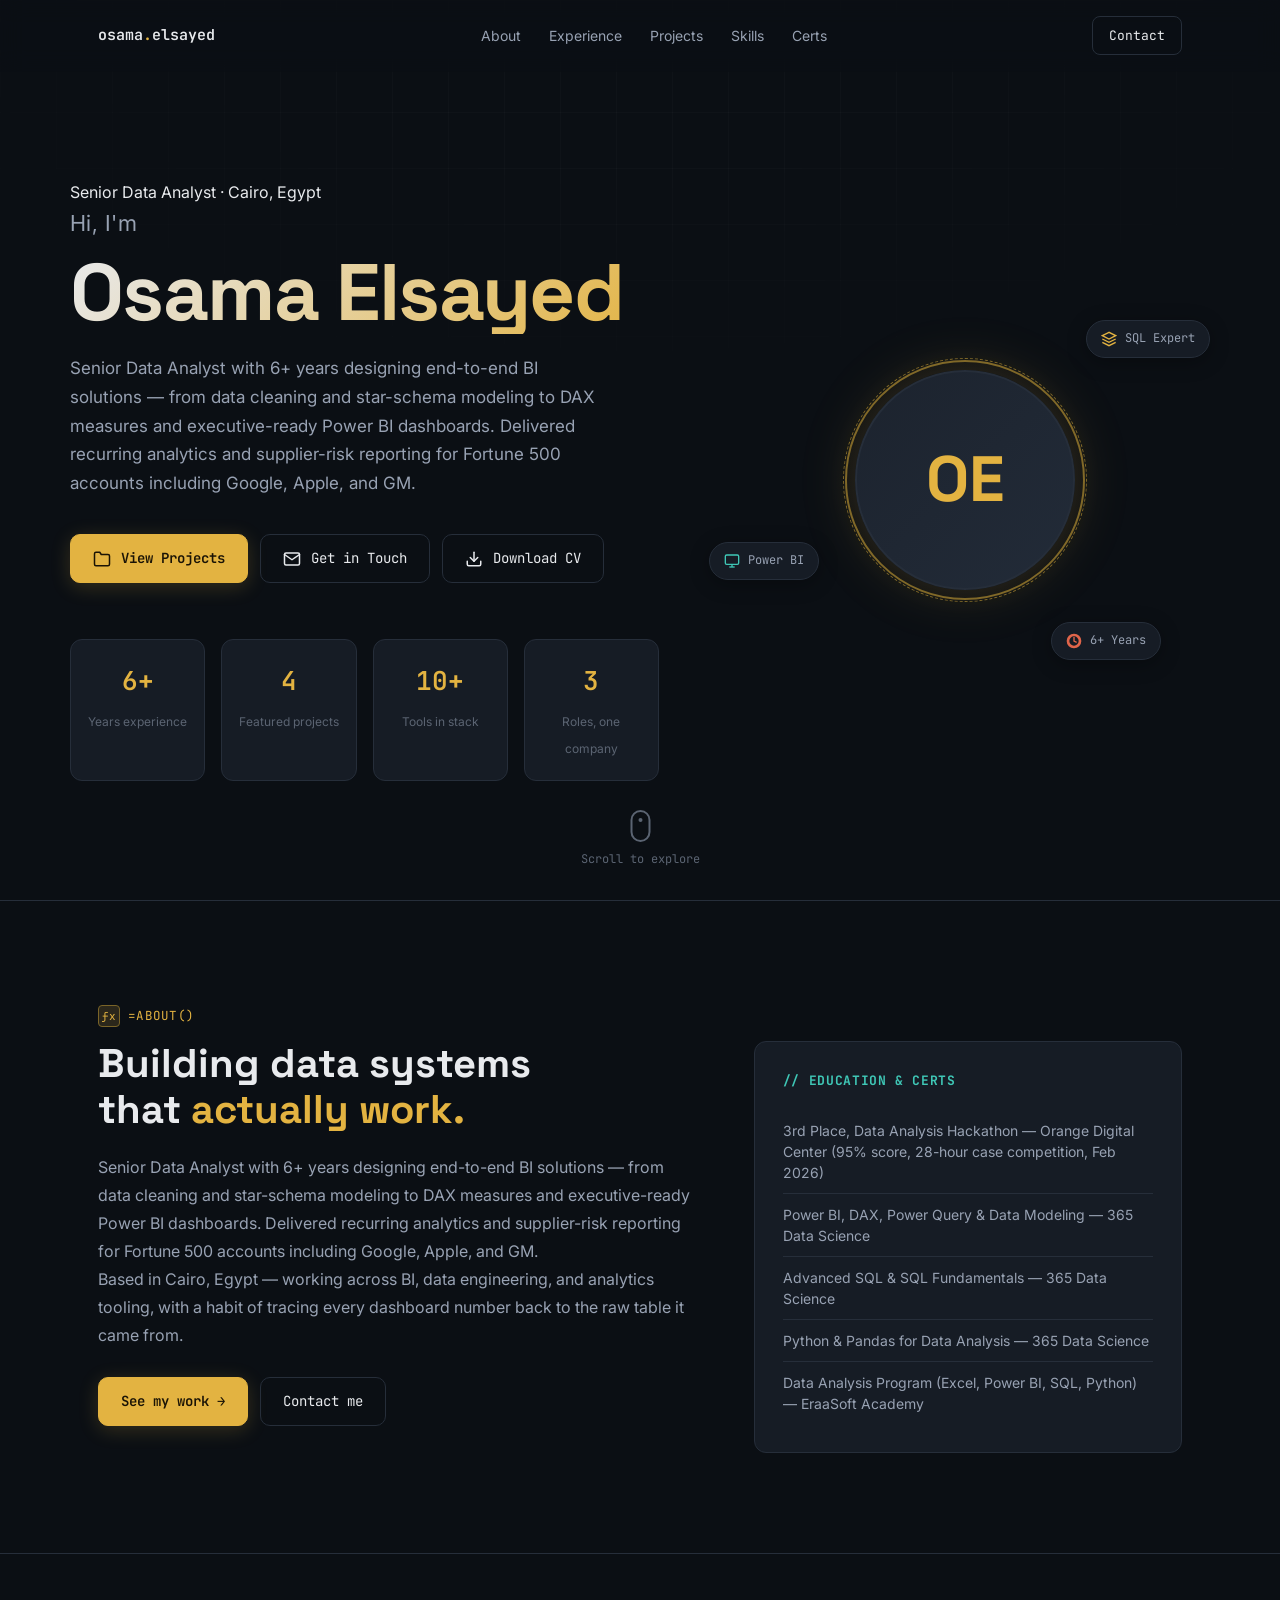
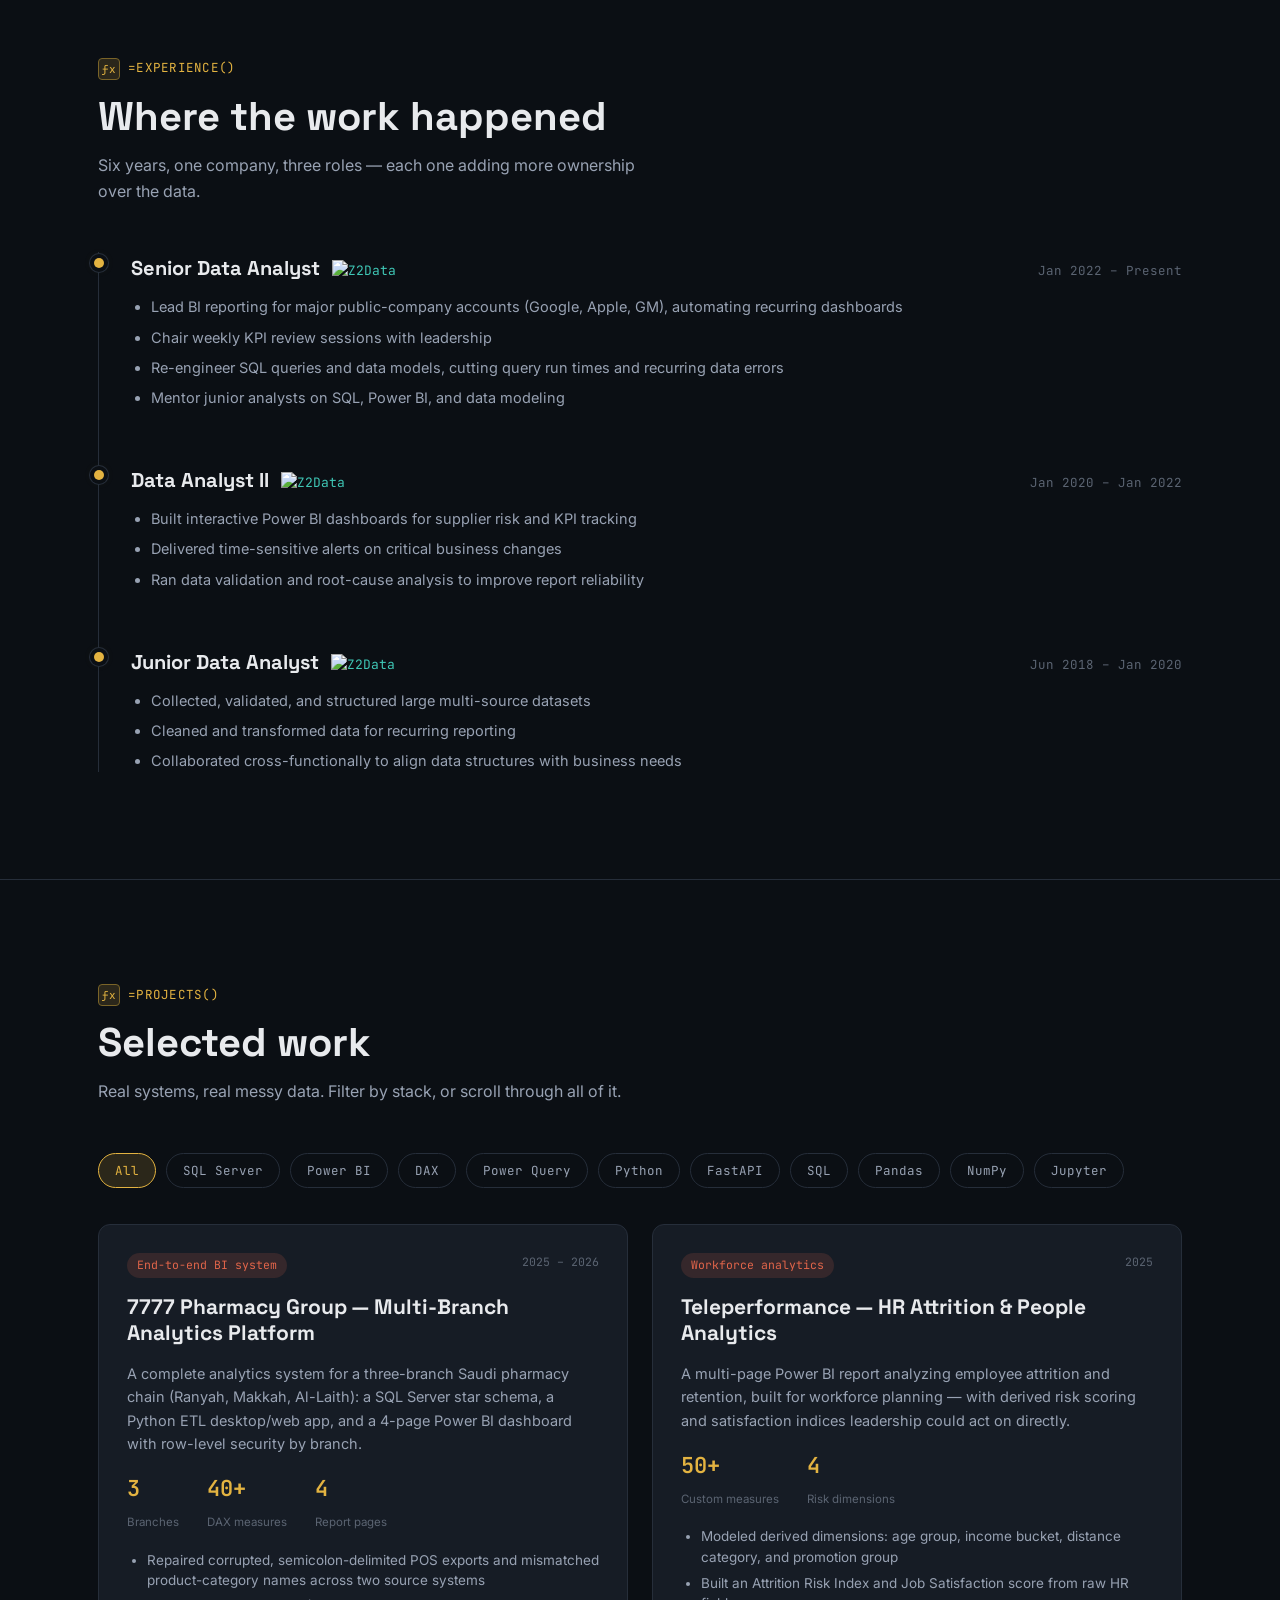
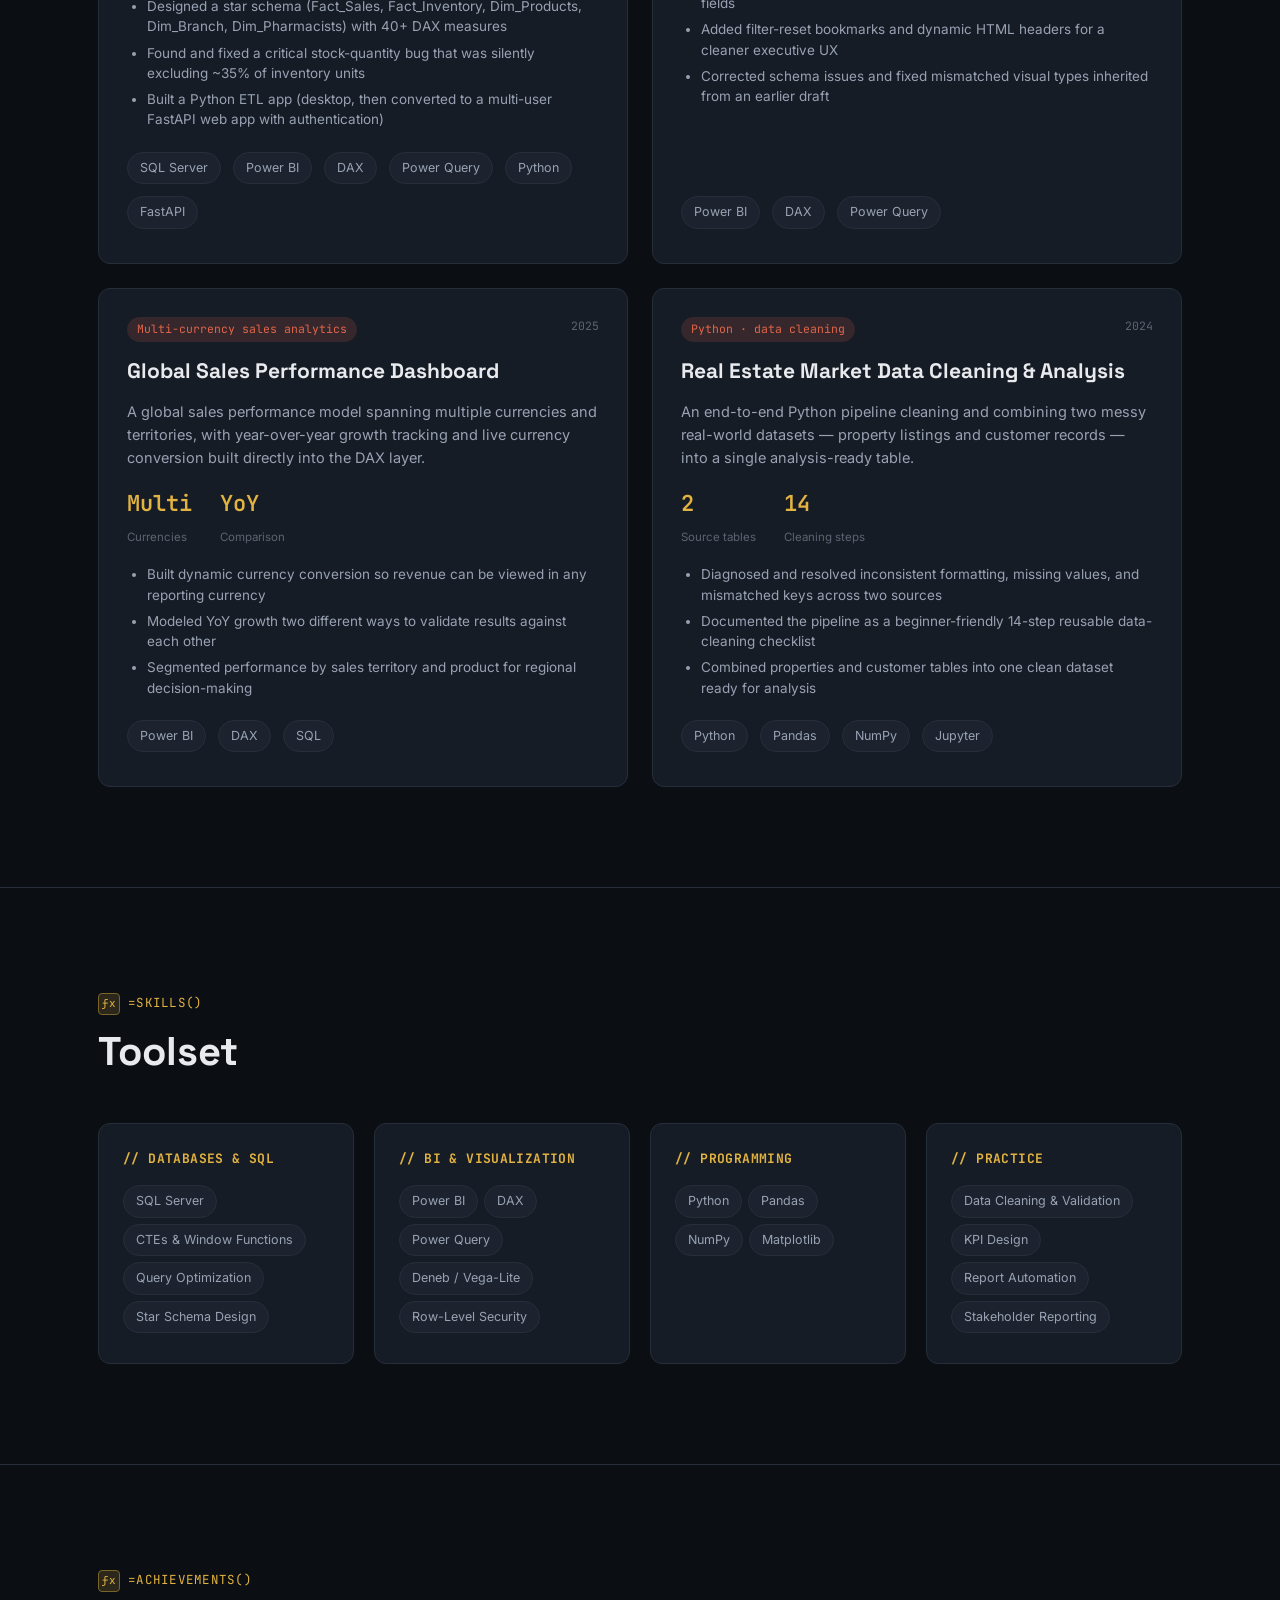
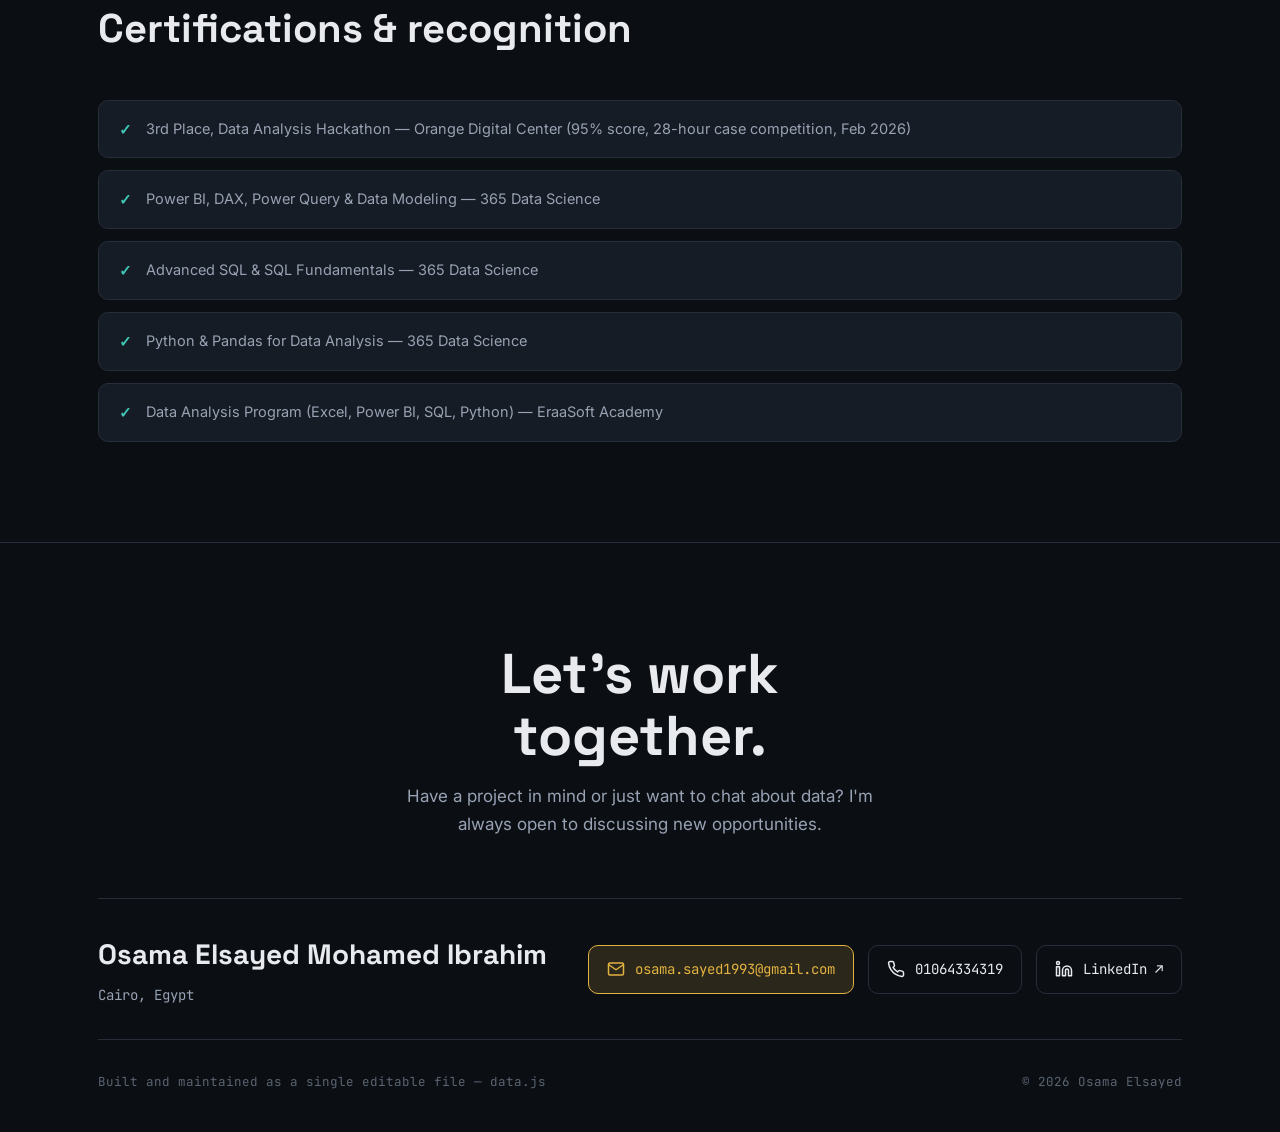
==== index.html @ 9bac0411 "Refactor hero section and update CV button logic Replaced formula bar with a new hero tagline and ad" ====
<!DOCTYPE html>
<html lang="en">
<head>
<meta charset="UTF-8">
<meta name="viewport" content="width=device-width, initial-scale=1.0">
<title>Osama Elsayed — Senior Data Analyst</title>
<meta name="description" content="Osama Elsayed — Senior Data Analyst specializing in SQL, Power BI, DAX, and Python analytics.">
<meta property="og:title" content="Osama Elsayed — Senior Data Analyst">
<meta property="og:description" content="6+ years designing end-to-end BI solutions. SQL, Power BI, DAX, Python.">
<meta property="og:type" content="website">
<meta property="og:url" content="https://osama-elsayed.github.io/osama-portfolio/">
<meta name="twitter:card" content="summary_large_image">
<link rel="preconnect" href="https://fonts.googleapis.com">
<link rel="preconnect" href="https://fonts.gstatic.com" crossorigin>
<link href="https://fonts.googleapis.com/css2?family=Space+Grotesk:wght@400;500;600;700&family=Inter:wght@300;400;500;600;700&family=JetBrains+Mono:wght@400;500;600&display=swap" rel="stylesheet">
<link rel="stylesheet" href="style.css">
<base target="_blank">
</head>
<body>

<!-- Progress bar -->
<div class="progress-bar" id="progressBar"></div>

<!-- Nav -->
<nav class="nav" id="navbar">
  <div class="wrap">
    <a href="#" class="nav-mark">osama<span>.</span>elsayed</a>
    <div class="nav-links" id="navLinks">
      <a href="#about">About</a>
      <a href="#experience">Experience</a>
      <a href="#projects">Projects</a>
      <a href="#skills">Skills</a>
      <a href="#achievements">Certs</a>
    </div>
    <button class="nav-toggle" id="navToggle" aria-label="Toggle menu">
      <span></span><span></span><span></span>
    </button>
    <a class="nav-cta" href="#contact">Contact</a>
  </div>
</nav>

<!-- Hero -->
<header class="hero wrap">
  <div class="hero-inner">
    <div class="hero-content">
      <!-- New clean tag instead of formula bar -->
      <div class="hero-tagline">
        <span class="tagline-dot"></span>
        <span>Senior Data Analyst · Cairo, Egypt</span>
      </div>

      <h1>
        <span class="hero-greeting">Hi, I'm</span>
        <span class="hero-name">Osama Elsayed</span>
      </h1>

      <p class="lede" id="heroSummary"></p>

      <div class="hero-actions">
        <a class="btn btn-primary" href="#projects">
          <svg width="18" height="18" viewBox="0 0 24 24" fill="none" stroke="currentColor" stroke-width="2" stroke-linecap="round" stroke-linejoin="round"><path d="M22 19a2 2 0 0 1-2 2H4a2 2 0 0 1-2-2V5a2 2 0 0 1 2-2h5l2 3h9a2 2 0 0 1 2 2z"></path></svg>
          View Projects
        </a>
        <a class="btn btn-ghost" href="#contact">
          <svg width="18" height="18" viewBox="0 0 24 24" fill="none" stroke="currentColor" stroke-width="2" stroke-linecap="round" stroke-linejoin="round"><path d="M4 4h16c1.1 0 2 .9 2 2v12c0 1.1-.9 2-2 2H4c-1.1 0-2-.9-2-2V6c0-1.1.9-2 2-2z"></path><polyline points="22,6 12,13 2,6"></polyline></svg>
          Get in Touch
        </a>
        <a class="btn btn-cv" id="cvBtn" href="#" target="_blank">
          <svg width="18" height="18" viewBox="0 0 24 24" fill="none" stroke="currentColor" stroke-width="2" stroke-linecap="round" stroke-linejoin="round"><path d="M21 15v4a2 2 0 0 1-2 2H5a2 2 0 0 1-2-2v-4"></path><polyline points="7 10 12 15 17 10"></polyline><line x1="12" y1="15" x2="12" y2="3"></line></svg>
          <span id="cvBtnText">Download CV</span>
        </a>
      </div>

      <div class="hero-stats" id="heroStats"></div>
    </div>

    <div class="hero-visual">
      <div class="hero-avatar">
        <div class="avatar-ring"></div>
        <div class="avatar-inner">
          <span>OE</span>
        </div>
        <div class="avatar-glow"></div>
      </div>
      <div class="hero-floating-badge" style="--delay:0s">
        <svg width="16" height="16" viewBox="0 0 24 24" fill="none" stroke="var(--gold)" stroke-width="2"><path d="M12 2L2 7l10 5 10-5-10-5z"/><path d="M2 17l10 5 10-5"/><path d="M2 12l10 5 10-5"/></svg>
        <span>SQL Expert</span>
      </div>
      <div class="hero-floating-badge" style="--delay:0.5s">
        <svg width="16" height="16" viewBox="0 0 24 24" fill="none" stroke="var(--teal)" stroke-width="2"><rect x="2" y="3" width="20" height="14" rx="2"/><line x1="8" y1="21" x2="16" y2="21"/><line x1="12" y1="17" x2="12" y2="21"/></svg>
        <span>Power BI</span>
      </div>
      <div class="hero-floating-badge" style="--delay:1s">
        <svg width="16" height="16" viewBox="0 0 24 24" fill="none" stroke="var(--coral)" stroke-width="2"><path d="M12 2a10 10 0 1 0 10 10A10 10 0 0 0 12 2zm0 18a8 8 0 1 1 8-8 8 8 0 0 1-8 8z"/><path d="M12 6v6l4 2"/></svg>
        <span>6+ Years</span>
      </div>
    </div>
  </div>

  <div class="scroll-indicator">
    <div class="mouse">
      <div class="wheel"></div>
    </div>
    <span>Scroll to explore</span>
  </div>
</header>

<section id="about">
  <div class="wrap">
    <div class="fx">=ABOUT()</div>
    <div class="about-grid">
      <div class="about-main">
        <h2 class="section-title">Building data systems<br>that <span class="accent">actually work.</span></h2>
        <p id="aboutSummary"></p>
        <p id="aboutSummary2">Based in Cairo, Egypt — working across BI, data engineering, and analytics tooling, with a habit of tracing every dashboard number back to the raw table it came from.</p>
        <div class="about-cta">
          <a href="#projects" class="btn btn-primary">See my work →</a>
          <a href="#contact" class="btn btn-ghost">Contact me</a>
        </div>
      </div>
      <div class="about-card">
        <h4>// EDUCATION & CERTS</h4>
        <ul id="certList"></ul>
      </div>
    </div>
  </div>
</section>

<section id="experience">
  <div class="wrap">
    <div class="section-head">
      <div class="fx">=EXPERIENCE()</div>
      <h2>Where the work happened</h2>
      <p>Six years, one company, three roles — each one adding more ownership over the data.</p>
    </div>
    <div class="timeline" id="timeline"></div>
  </div>
</section>

<section id="projects">
  <div class="wrap">
    <div class="section-head">
      <div class="fx">=PROJECTS()</div>
      <h2>Selected work</h2>
      <p>Real systems, real messy data. Filter by stack, or scroll through all of it.</p>
    </div>
    <div class="filters" id="filters"></div>
    <div class="project-grid" id="projectGrid"></div>
  </div>
</section>

<section id="skills">
  <div class="wrap">
    <div class="section-head">
      <div class="fx">=SKILLS()</div>
      <h2>Toolset</h2>
    </div>
    <div class="skills-grid" id="skillsGrid"></div>
  </div>
</section>

<section id="achievements">
  <div class="wrap">
    <div class="section-head">
      <div class="fx">=ACHIEVEMENTS()</div>
      <h2>Certifications & recognition</h2>
    </div>
    <div class="ach-list" id="achList"></div>
  </div>
</section>

<footer id="contact">
  <div class="wrap">
    <div class="contact-hero">
      <h2>Let's work<br>together.</h2>
      <p>Have a project in mind or just want to chat about data? I'm always open to discussing new opportunities.</p>
    </div>
    <div class="contact-row">
      <div class="contact-info">
        <h3 id="footName"></h3>
        <p class="contact-location" id="footLoc"></p>
      </div>
      <div class="contact-links" id="contactLinks"></div>
    </div>
    <div class="foot-note">
      <span>Built and maintained as a single editable file — data.js</span>
      <span>© 2026 Osama Elsayed</span>
    </div>
  </div>
</footer>

<button class="back-to-top" id="backToTop" aria-label="Back to top">
  <svg width="20" height="20" viewBox="0 0 24 24" fill="none" stroke="currentColor" stroke-width="2.5" stroke-linecap="round" stroke-linejoin="round"><polyline points="18 15 12 9 6 15"></polyline></svg>
</button>

<div class="toast" id="toast">
  <svg width="18" height="18" viewBox="0 0 24 24" fill="none" stroke="var(--teal)" stroke-width="2.5" stroke-linecap="round" stroke-linejoin="round"><polyline points="20 6 9 17 4 12"></polyline></svg>
  <span id="toastMsg">Copied!</span>
</div>

<script src="data.js"></script>
<script>
/* ============================================================
   Rendering layer
   ============================================================ */

// ---- Hero ----
document.getElementById('heroSummary').textContent = PROFILE.summary;
document.getElementById('aboutSummary').textContent = PROFILE.summary;
document.getElementById('footName').textContent = PROFILE.fullName;
document.getElementById('footLoc').textContent = PROFILE.location;

// CV button logic
const cvBtn = document.getElementById('cvBtn');
const cvBtnText = document.getElementById('cvBtnText');
if (PROFILE.cvLink && PROFILE.cvLink.trim() !== '') {
  cvBtn.href = PROFILE.cvLink;
} else {
  cvBtn.href = '#';
  cvBtn.addEventListener('click', (e) => {
    e.preventDefault();
    showToast('CV coming soon — add your PDF link in data.js');
  });
}

document.getElementById('contactLinks').innerHTML = `
  <a href="mailto:${PROFILE.email}" class="contact-link contact-link--primary">
    <svg width="18" height="18" viewBox="0 0 24 24" fill="none" stroke="currentColor" stroke-width="2" stroke-linecap="round" stroke-linejoin="round"><path d="M4 4h16c1.1 0 2 .9 2 2v12c0 1.1-.9 2-2 2H4c-1.1 0-2-.9-2-2V6c0-1.1.9-2 2-2z"></path><polyline points="22,6 12,13 2,6"></polyline></svg>
    ${PROFILE.email}
  </a>
  <a href="tel:${PROFILE.phone}" class="contact-link">
    <svg width="18" height="18" viewBox="0 0 24 24" fill="none" stroke="currentColor" stroke-width="2" stroke-linecap="round" stroke-linejoin="round"><path d="M22 16.92v3a2 2 0 0 1-2.18 2 19.79 19.79 0 0 1-8.63-3.07 19.5 19.5 0 0 1-6-6 19.79 19.79 0 0 1-3.07-8.67A2 2 0 0 1 4.11 2h3a2 2 0 0 1 2 1.72 12.84 12.84 0 0 0 .7 2.81 2 2 0 0 1-.45 2.11L8.09 9.91a16 16 0 0 0 6 6l1.27-1.27a2 2 0 0 1 2.11-.45 12.84 12.84 0 0 0 2.81.7A2 2 0 0 1 22 16.92z"></path></svg>
    ${PROFILE.phone}
  </a>
  <a href="${PROFILE.linkedin}" target="_blank" rel="noopener" class="contact-link">
    <svg width="18" height="18" viewBox="0 0 24 24" fill="none" stroke="currentColor" stroke-width="2" stroke-linecap="round" stroke-linejoin="round"><path d="M16 8a6 6 0 0 1 6 6v7h-4v-7a2 2 0 0 0-2-2 2 2 0 0 0-2 2v7h-4v-7a6 6 0 0 1 6-6z"></path><rect x="2" y="9" width="4" height="12"></rect><circle cx="4" cy="4" r="2"></circle></svg>
    LinkedIn ↗
  </a>
`;

document.getElementById('certList').innerHTML = PROFILE.achievements
  .slice(0, 6)
  .map(a => `<li>${a}</li>`).join('');
document.getElementById('achList').innerHTML = PROFILE.achievements
  .map(a => `<div class="ach-item">${a}</div>`).join('');

// Hero stats
const totalProjects = PROJECTS.length;
const totalTools = new Set(PROJECTS.flatMap(p => p.stack)).size;
document.getElementById('heroStats').innerHTML = `
  <div class="stat-card"><span class="num">6+</span><span class="lbl">Years experience</span></div>
  <div class="stat-card"><span class="num">${totalProjects}</span><span class="lbl">Featured projects</span></div>
  <div class="stat-card"><span class="num">${totalTools}+</span><span class="lbl">Tools in stack</span></div>
  <div class="stat-card"><span class="num">3</span><span class="lbl">Roles, one company</span></div>
`;

// ---- Toast ----
function showToast(msg) {
  const toast = document.getElementById('toast');
  document.getElementById('toastMsg').textContent = msg;
  toast.classList.add('show');
  setTimeout(() => toast.classList.remove('show'), 3000);
}

// ---- Experience timeline ----
document.getElementById('timeline').innerHTML = EXPERIENCE.map((job, idx) => `
  <div class="tl-item" style="--delay:${idx * 0.1}s">
    <div class="tl-head">
      <h3>${job.role}</h3>
      <span class="org">
        ${job.org === 'Z2Data' ? '<img src="Z2_Logo_NEG_RGB.png" alt="Z2Data" class="org-logo">' : job.org}
      </span>
      <span class="period">${job.period}</span>
    </div>
    <ul>${job.points.map(p => `<li>${p}</li>`).join('')}</ul>
  </div>
`).join('');

// ---- Skills ----
document.getElementById('skillsGrid').innerHTML = SKILLS.map((g, idx) => `
  <div class="skill-card" style="--delay:${idx * 0.08}s">
    <h4>// ${g.group.toUpperCase()}</h4>
    <div>${g.items.map(s => `<span class="chip">${s}</span>`).join('')}</div>
  </div>
`).join('');

// ---- Projects + filters ----
const grid = document.getElementById('projectGrid');
const filterBar = document.getElementById('filters');

function renderProjects(list){
  grid.innerHTML = list.map((p, idx) => `
    <article class="project-card" style="--delay:${idx * 0.08}s">
      <div class="pc-top">
        <span class="pc-tag">${p.tag}</span>
        <span class="pc-period">${p.period}</span>
      </div>
      <h3>${p.title}</h3>
      <p class="summary">${p.summary}</p>
      ${p.metrics && p.metrics.length ? `
      <div class="metrics">
        ${p.metrics.map(m => `<div><span class="num">${m.value}</span><span class="lbl">${m.label}</span></div>`).join('')}
      </div>` : ''}
      <ul class="highlights">
        ${p.highlights.slice(0,4).map(h => `<li>${h}</li>`).join('')}
      </ul>
      <div class="stack-row">
        ${p.stack.map(s => `<span class="chip">${s}</span>`).join('')}
      </div>
      ${p.link ? `<a class="pc-link" href="${p.link}" target="_blank" rel="noopener">View project →</a>` : ''}
    </article>
  `).join('');
}

const allTools = ['All', ...Array.from(new Set(PROJECTS.flatMap(p => p.stack)))];
filterBar.innerHTML = allTools.map((t,idx) =>
  `<button class="filter-btn ${idx===0 ? 'active':''}" data-tool="${t}">${t}</button>`
).join('');

filterBar.addEventListener('click', e => {
  const btn = e.target.closest('.filter-btn');
  if(!btn) return;
  filterBar.querySelectorAll('.filter-btn').forEach(b => b.classList.remove('active'));
  btn.classList.add('active');
  const tool = btn.dataset.tool;
  renderProjects(tool === 'All' ? PROJECTS : PROJECTS.filter(p => p.stack.includes(tool)));
});

renderProjects(PROJECTS);

// ---- Mobile nav ----
const navToggle = document.getElementById('navToggle');
const navLinks = document.getElementById('navLinks');
navToggle.addEventListener('click', () => {
  navLinks.classList.toggle('open');
  navToggle.classList.toggle('open');
});

navLinks.querySelectorAll('a').forEach(link => {
  link.addEventListener('click', () => {
    navLinks.classList.remove('open');
    navToggle.classList.remove('open');
  });
});

// ---- Scroll effects ----
const navbar = document.getElementById('navbar');
const backToTop = document.getElementById('backToTop');
const progressBar = document.getElementById('progressBar');

window.addEventListener('scroll', () => {
  const scrollY = window.scrollY;
  const docHeight = document.documentElement.scrollHeight - window.innerHeight;
  const progress = (scrollY / docHeight) * 100;

  progressBar.style.width = progress + '%';

  if (scrollY > 50) {
    navbar.classList.add('scrolled');
  } else {
    navbar.classList.remove('scrolled');
  }

  if (scrollY > 600) {
    backToTop.classList.add('show');
  } else {
    backToTop.classList.remove('show');
  }
});

backToTop.addEventListener('click', () => {
  window.scrollTo({ top: 0, behavior: 'smooth' });
});

// ---- Intersection Observer ----
const observerOptions = {
  threshold: 0.1,
  rootMargin: '0px 0px -50px 0px'
};

const observer = new IntersectionObserver((entries) => {
  entries.forEach(entry => {
    if (entry.isIntersecting) {
      entry.target.classList.add('in-view');
      observer.unobserve(entry.target);
    }
  });
}, observerOptions);

document.querySelectorAll('section, .tl-item, .skill-card, .project-card, .ach-item').forEach(el => {
  el.classList.add('reveal');
  observer.observe(el);
});

// ---- Active nav link ----
const sections = document.querySelectorAll('section[id]');
const navItems = document.querySelectorAll('.nav-links a');

window.addEventListener('scroll', () => {
  let current = '';
  sections.forEach(section => {
    const sectionTop = section.offsetTop;
    if (scrollY >= sectionTop - 200) {
      current = section.getAttribute('id');
    }
  });

  navItems.forEach(link => {
    link.classList.remove('active');
    if (link.getAttribute('href') === '#' + current) {
      link.classList.add('active');
    }
  });
});
</script>
</body>
</html>
---- style.css ----
/* =========================================================
   Design Tokens
   ========================================================= */
:root{
  --bg:        #0B0F14;
  --bg-raise:  #11161D;
  --surface:   #161C25;
  --surface-2: #1C232E;
  --surface-3: #222B38;
  --border:    #262E3A;
  --border-light: #2E3847;
  --text:      #E8EAED;
  --text-dim:  #98A2B3;
  --text-faint:#5B6472;
  --gold:      #E3B341;
  --gold-dim:  #7A6428;
  --gold-glow: rgba(227,179,65,0.15);
  --teal:      #3FC7B6;
  --teal-dim:  rgba(63,199,182,0.15);
  --coral:     #E1654A;
  --coral-dim: rgba(225,101,74,0.15);
  --font-display: "Space Grotesk", "Segoe UI", sans-serif;
  --font-body: "Inter", "Segoe UI", sans-serif;
  --font-mono: "JetBrains Mono", "SFMono-Regular", Consolas, monospace;
  --radius: 12px;
  --radius-sm: 8px;
  --maxw: 1140px;
  --transition: all 0.3s cubic-bezier(0.4, 0, 0.2, 1);
}

*{ box-sizing: border-box; margin: 0; padding: 0; }
html{ scroll-behavior: smooth; }
body{
  background: var(--bg);
  color: var(--text);
  font-family: var(--font-body);
  line-height: 1.65;
  -webkit-font-smoothing: antialiased;
  overflow-x: hidden;
}

/* Subtle grid background */
body::before{
  content:"";
  position: fixed; inset:0;
  background-image:
    linear-gradient(rgba(255,255,255,0.018) 1px, transparent 1px),
    linear-gradient(90deg, rgba(255,255,255,0.018) 1px, transparent 1px);
  background-size: 56px 56px;
  pointer-events: none;
  z-index: 0;
  mask-image: radial-gradient(ellipse 80% 60% at 50% 0%, black 30%, transparent 80%);
}

a{ color: inherit; text-decoration: none; }
::selection{ background: var(--gold-dim); color: var(--text); }

/* Scrollbar */
::-webkit-scrollbar{ width: 8px; }
::-webkit-scrollbar-track{ background: var(--bg); }
::-webkit-scrollbar-thumb{ background: var(--border); border-radius: 4px; }
::-webkit-scrollbar-thumb:hover{ background: var(--text-faint); }

/* =========================================================
   Progress Bar
   ========================================================= */
.progress-bar{
  position: fixed;
  top: 0; left: 0; height: 2px;
  background: linear-gradient(90deg, var(--gold), var(--teal));
  z-index: 1000;
  width: 0%;
  transition: width 0.1s linear;
}

/* =========================================================
   Layout
   ========================================================= */
.wrap{ max-width: var(--maxw); margin: 0 auto; padding: 0 28px; position: relative; z-index: 1; }

:focus-visible{ outline: 2px solid var(--gold); outline-offset: 3px; }

/* =========================================================
   Formula-bar motif
   ========================================================= */
.fx{
  display: inline-flex;
  align-items: center;
  gap: 8px;
  font-family: var(--font-mono);
  font-size: 12.5px;
  color: var(--gold);
  letter-spacing: 0.02em;
  margin-bottom: 14px;
}
.fx::before{
  content: "ƒx";
  display:inline-flex;
  align-items:center;
  justify-content:center;
  width:20px; height:20px;
  border:1px solid var(--gold-dim);
  border-radius:4px;
  font-size:11px;
  color: var(--gold);
  background: var(--gold-glow);
}

/* =========================================================
   Nav
   ========================================================= */
.nav{
  position: fixed; top:0; left:0; right:0; z-index: 50;
  backdrop-filter: blur(12px);
  background: rgba(11,15,20,0.75);
  border-bottom: 1px solid transparent;
  transition: var(--transition);
}
.nav.scrolled{
  background: rgba(11,15,20,0.92);
  border-bottom-color: var(--border);
}
.nav .wrap{ display:flex; align-items:center; justify-content:space-between; padding: 16px 28px; }
.nav-mark{ 
  font-family: var(--font-mono); 
  font-weight:600; 
  font-size:15px; 
  color: var(--text);
  transition: var(--transition);
}
.nav-mark:hover{ color: var(--gold); }
.nav-mark span{ color: var(--gold); }

.nav-links{ display:flex; gap: 28px; font-size: 14px; color: var(--text-dim); align-items: center; }
.nav-links a{ 
  position: relative; 
  padding: 4px 0;
  transition: color 0.2s;
}
.nav-links a::after{
  content: '';
  position: absolute;
  bottom: -2px; left: 0;
  width: 0; height: 2px;
  background: var(--gold);
  border-radius: 2px;
  transition: width 0.3s cubic-bezier(0.4, 0, 0.2, 1);
}
.nav-links a:hover,
.nav-links a.active{ color: var(--text); }
.nav-links a:hover::after,
.nav-links a.active::after{ width: 100%; }

.nav-cta{
  font-family: var(--font-mono); font-size: 13px;
  border: 1px solid var(--border); padding: 8px 16px; border-radius: 8px;
  color: var(--text);
  transition: var(--transition);
}
.nav-cta:hover{ 
  border-color: var(--gold); 
  color: var(--gold); 
  background: var(--gold-glow);
}

/* Mobile toggle */
.nav-toggle{
  display:none;
  flex-direction: column;
  gap: 5px;
  background: none;
  border: none;
  cursor: pointer;
  padding: 4px;
  z-index: 60;
}
.nav-toggle span{
  display: block;
  width: 24px;
  height: 2px;
  background: var(--text);
  border-radius: 2px;
  transition: var(--transition);
}
.nav-toggle.open span:nth-child(1){ transform: rotate(45deg) translate(5px, 5px); }
.nav-toggle.open span:nth-child(2){ opacity: 0; }
.nav-toggle.open span:nth-child(3){ transform: rotate(-45deg) translate(5px, -5px); }

/* =========================================================
   Hero
   ========================================================= */
.hero{ 
  padding: 140px 0 80px; 
  min-height: 100vh;
  display: flex;
  flex-direction: column;
  justify-content: center;
  position: relative;
}

.hero-inner{
  display: grid;
  grid-template-columns: 1.2fr 1fr;
  gap: 60px;
  align-items: center;
}

/* Formula bar */
.formula-bar{
  font-family: var(--font-mono);
  font-size: 13px;
  color: var(--text-dim);
  background: var(--surface);
  border: 1px solid var(--border);
  border-radius: 10px;
  padding: 12px 18px;
  display: flex; align-items: center; gap: 12px;
  max-width: 540px;
  margin-bottom: 32px;
  box-shadow: 0 4px 24px rgba(0,0,0,0.2);
}
.formula-bar .cell-ref{
  color: var(--text-faint);
  border-right: 1px solid var(--border);
  padding-right: 12px;
  font-weight: 500;
}
.formula-bar .typed::after{
  content: "";
  display:inline-block;
  width: 7px; height: 16px;
  background: var(--gold);
  margin-left: 2px;
  vertical-align: -2px;
  animation: blink 1s steps(2) infinite;
}
@keyframes blink{ 50%{ opacity:0; } }

/* Hero badge */
.hero-badge{
  display: inline-flex;
  align-items: center;
  gap: 8px;
  background: var(--surface);
  border: 1px solid var(--border);
  border-radius: 100px;
  padding: 6px 14px;
  font-size: 13px;
  color: var(--text-dim);
  margin-bottom: 20px;
  width: fit-content;
}
.badge-dot{
  width: 8px; height: 8px;
  background: var(--teal);
  border-radius: 50%;
  box-shadow: 0 0 8px var(--teal);
  animation: pulse 2s ease-in-out infinite;
}
@keyframes pulse{
  0%, 100%{ opacity: 1; transform: scale(1); }
  50%{ opacity: 0.6; transform: scale(0.9); }
}

/* Hero typography */
.hero h1{ margin: 0 0 20px; }
.hero-greeting{
  display: block;
  font-family: var(--font-body);
  font-size: clamp(18px, 2.5vw, 22px);
  font-weight: 400;
  color: var(--text-dim);
  margin-bottom: 8px;
  letter-spacing: 0.02em;
}
.hero-name{
  display: block;
  font-family: var(--font-display);
  font-size: clamp(48px, 7vw, 80px);
  font-weight: 700;
  line-height: 1.05;
  letter-spacing: -0.02em;
  background: linear-gradient(135deg, var(--text) 0%, var(--gold) 100%);
  -webkit-background-clip: text;
  -webkit-text-fill-color: transparent;
  background-clip: text;
  position: relative;
}

.role-line{
  font-family: var(--font-mono);
  color: var(--teal);
  font-size: 15px;
  margin-bottom: 24px;
  display: flex;
  align-items: center;
  gap: 10px;
}
.role-line::before{
  content: '>';
  color: var(--gold);
}

.lede{
  max-width: 540px;
  font-size: 17px;
  color: var(--text-dim);
  margin-bottom: 36px;
  line-height: 1.7;
}

/* Buttons */
.hero-actions{ display:flex; gap:12px; flex-wrap:wrap; align-items: center; }
.btn{
  font-family: var(--font-mono);
  font-size: 14px;
  padding: 12px 22px;
  border-radius: 10px;
  display: inline-flex; align-items:center; gap:10px;
  border: 1px solid var(--border);
  cursor: pointer;
  transition: var(--transition);
  background: transparent;
  color: var(--text);
}
.btn svg{ flex-shrink: 0; }

.btn-primary{ 
  background: var(--gold); 
  color: #1a1305; 
  border-color: var(--gold); 
  font-weight: 600; 
  box-shadow: 0 4px 20px rgba(227,179,65,0.2);
}
.btn-primary:hover{ 
  background: #f0c458; 
  border-color: #f0c458;
  transform: translateY(-2px);
  box-shadow: 0 8px 30px rgba(227,179,65,0.3);
}

.btn-ghost:hover{ 
  border-color: var(--text-dim); 
  background: var(--surface);
  transform: translateY(-2px);
}

.btn-secondary{
  border-color: var(--border);
  color: var(--text-dim);
}
.btn-secondary:hover{
  border-color: var(--teal);
  color: var(--teal);
  background: var(--teal-dim);
  transform: translateY(-2px);
}

/* Hero stats */
.hero-stats{
  display:grid; 
  grid-template-columns: repeat(4, 1fr);
  gap: 16px; 
  margin-top: 56px;
}
.stat-card{
  background: var(--surface);
  border: 1px solid var(--border);
  border-radius: var(--radius);
  padding: 20px 16px;
  text-align: center;
  transition: var(--transition);
}
.stat-card:hover{
  border-color: var(--border-light);
  transform: translateY(-3px);
  box-shadow: 0 8px 32px rgba(0,0,0,0.3);
}
.stat-card .num{ 
  font-family: var(--font-mono); 
  color: var(--gold); 
  font-size: 26px; 
  font-weight: 600;
  display:block; 
  margin-bottom: 4px;
}
.stat-card .lbl{ 
  font-size: 12px; 
  color: var(--text-faint); 
  line-height: 1.4;
}

/* Hero visual (right side) */
.hero-visual{
  position: relative;
  display: flex;
  align-items: center;
  justify-content: center;
  min-height: 400px;
}

.hero-avatar{
  position: relative;
  width: 220px;
  height: 220px;
}
.avatar-ring{
  position: absolute;
  inset: -10px;
  border: 2px solid var(--gold-dim);
  border-radius: 50%;
  animation: spin-slow 20s linear infinite;
}
.avatar-ring::before{
  content: '';
  position: absolute;
  inset: -4px;
  border: 1px dashed var(--gold-dim);
  border-radius: 50%;
  animation: spin-slow 30s linear infinite reverse;
}
@keyframes spin-slow{
  from{ transform: rotate(0deg); }
  to{ transform: rotate(360deg); }
}

.avatar-inner{
  width: 100%;
  height: 100%;
  border-radius: 50%;
  background: linear-gradient(135deg, var(--surface-2), var(--surface-3));
  border: 2px solid var(--border);
  display: flex;
  align-items: center;
  justify-content: center;
  font-family: var(--font-display);
  font-size: 64px;
  font-weight: 700;
  color: var(--gold);
  position: relative;
  z-index: 2;
  box-shadow: 0 0 60px var(--gold-glow);
}

.avatar-glow{
  position: absolute;
  inset: -30px;
  background: radial-gradient(circle, var(--gold-glow) 0%, transparent 70%);
  border-radius: 50%;
  z-index: 1;
  animation: pulse-glow 4s ease-in-out infinite;
}
@keyframes pulse-glow{
  0%, 100%{ opacity: 0.5; transform: scale(1); }
  50%{ opacity: 0.8; transform: scale(1.05); }
}

.hero-floating-badge{
  position: absolute;
  display: flex;
  align-items: center;
  gap: 8px;
  background: var(--surface);
  border: 1px solid var(--border);
  border-radius: 100px;
  padding: 8px 14px;
  font-size: 12px;
  font-family: var(--font-mono);
  color: var(--text-dim);
  box-shadow: 0 4px 20px rgba(0,0,0,0.3);
  animation: float 6s ease-in-out infinite;
  animation-delay: var(--delay);
}
.hero-floating-badge:nth-child(2){ top: 10%; right: 0; }
.hero-floating-badge:nth-child(3){ bottom: 25%; left: -10px; }
.hero-floating-badge:nth-child(4){ bottom: 5%; right: 10%; }

@keyframes float{
  0%, 100%{ transform: translateY(0); }
  50%{ transform: translateY(-10px); }
}

/* Scroll indicator */
.scroll-indicator{
  position: absolute;
  bottom: 30px;
  left: 50%;
  transform: translateX(-50%);
  display: flex;
  flex-direction: column;
  align-items: center;
  gap: 8px;
  color: var(--text-faint);
  font-size: 12px;
  font-family: var(--font-mono);
  animation: fade-in-up 1s ease 2s both;
}
.mouse{
  width: 20px;
  height: 32px;
  border: 2px solid var(--text-faint);
  border-radius: 12px;
  position: relative;
}
.wheel{
  width: 4px;
  height: 4px;
  background: var(--text-faint);
  border-radius: 50%;
  position: absolute;
  top: 6px;
  left: 50%;
  transform: translateX(-50%);
  animation: scroll-wheel 2s ease-in-out infinite;
}
@keyframes scroll-wheel{
  0%{ top: 6px; opacity: 1; }
  100%{ top: 18px; opacity: 0; }
}
@keyframes fade-in-up{
  from{ opacity: 0; transform: translateX(-50%) translateY(10px); }
  to{ opacity: 1; transform: translateX(-50%) translateY(0); }
}

/* =========================================================
   Section shell
   ========================================================= */
section{ padding: 100px 0; border-top: 1px solid var(--border); position: relative; }
.section-head{ margin-bottom: 48px; }
.section-head h2{
  font-family: var(--font-display);
  font-size: clamp(28px, 3.6vw, 40px);
  margin: 0 0 12px;
  line-height: 1.15;
}
.section-head p{ color: var(--text-dim); max-width: 560px; margin:0; font-size: 16px; }

.section-title{
  font-family: var(--font-display);
  font-size: clamp(28px, 3.6vw, 40px);
  margin-bottom: 20px;
  line-height: 1.15;
}
.accent{ color: var(--gold); }

/* =========================================================
   About
   ========================================================= */
.about-grid{ display:grid; grid-template-columns: 1.4fr 1fr; gap: 56px; align-items: start; }
.about-main p{ color: var(--text-dim); font-size: 16px; line-height: 1.75; }
.about-cta{ display: flex; gap: 12px; margin-top: 28px; flex-wrap: wrap; }

.about-card{
  background: var(--surface); 
  border: 1px solid var(--border); 
  border-radius: var(--radius);
  padding: 28px;
  position: sticky;
  top: 100px;
}
.about-card h4{ 
  font-family: var(--font-mono); 
  font-size:13px; 
  color: var(--teal); 
  margin: 0 0 18px; 
  letter-spacing: 0.05em;
}
.about-card ul{ margin:0; padding:0; list-style:none; }
.about-card li{
  font-size: 14px; 
  color: var(--text-dim);
  padding: 10px 0; 
  border-bottom: 1px solid var(--border);
  line-height: 1.5;
}
.about-card li:last-child{ border-bottom:none; }

/* =========================================================
   Skills
   ========================================================= */
.skills-grid{ display:grid; grid-template-columns: repeat(4, 1fr); gap: 20px; }
.skill-card{ 
  background: var(--surface); 
  border:1px solid var(--border); 
  border-radius: var(--radius); 
  padding: 24px;
  transition: var(--transition);
}
.skill-card:hover{
  border-color: var(--border-light);
  transform: translateY(-4px);
  box-shadow: 0 12px 40px rgba(0,0,0,0.25);
}
.skill-card h4{ 
  font-family: var(--font-mono); 
  font-size: 13px; 
  color: var(--gold); 
  margin: 0 0 16px;
  letter-spacing: 0.03em;
}
.chip{
  display:inline-block; 
  font-size: 12.5px; 
  color: var(--text-dim);
  border: 1px solid var(--border); 
  border-radius: 20px; 
  padding: 5px 12px;
  margin: 0 6px 6px 0; 
  background: var(--surface-2);
  transition: var(--transition);
}
.chip:hover{
  border-color: var(--gold-dim);
  color: var(--text);
  background: var(--gold-glow);
}

/* =========================================================
   Experience timeline
   ========================================================= */
.timeline{ position:relative; padding-left: 32px; border-left: 1px solid var(--border); }
.tl-item{ position: relative; padding-bottom: 48px; }
.tl-item:last-child{ padding-bottom: 0; }
.tl-item::before{
  content:""; 
  position:absolute; 
  left:-37px; 
  top:6px;
  width:10px; 
  height:10px; 
  border-radius:50%;
  background: var(--gold); 
  box-shadow: 0 0 0 4px var(--bg), 0 0 0 5px var(--border), 0 0 12px var(--gold-glow);
  transition: var(--transition);
}
.tl-item:hover::before{
  background: var(--teal);
  box-shadow: 0 0 0 4px var(--bg), 0 0 0 5px var(--teal), 0 0 16px var(--teal-dim);
}
.tl-head{ display:flex; align-items:baseline; gap:12px; flex-wrap:wrap; margin-bottom:10px; }
.tl-head h3{ font-family: var(--font-display); font-size: 20px; margin:0; }
.tl-head .org{ color: var(--teal); font-family: var(--font-mono); font-size: 13px; }
.tl-head .period{ color: var(--text-faint); font-family: var(--font-mono); font-size: 12.5px; margin-left:auto; }
.tl-item ul{ margin: 0; padding-left: 20px; color: var(--text-dim); font-size: 14.5px; }
.tl-item li{ margin-bottom: 7px; line-height: 1.6; }

/* =========================================================
   Projects
   ========================================================= */
.filters{ display:flex; gap:10px; flex-wrap:wrap; margin-bottom: 36px; }
.filter-btn{
  font-family: var(--font-mono); 
  font-size: 12.5px;
  border: 1px solid var(--border); 
  border-radius: 20px;
  padding: 8px 16px; 
  color: var(--text-dim); 
  background: transparent; 
  cursor: pointer;
  transition: var(--transition);
}
.filter-btn:hover{ 
  border-color: var(--border-light); 
  color: var(--text);
  background: var(--surface);
}
.filter-btn.active{ 
  border-color: var(--gold); 
  color: var(--gold); 
  background: var(--gold-glow);
}

.project-grid{ display:grid; grid-template-columns: repeat(2, 1fr); gap: 24px; }
.project-card{
  background: var(--surface); 
  border: 1px solid var(--border); 
  border-radius: var(--radius);
  padding: 28px; 
  display:flex; 
  flex-direction:column; 
  gap: 16px;
  transition: var(--transition);
  position: relative;
  overflow: hidden;
}
.project-card::before{
  content: '';
  position: absolute;
  top: 0; left: 0; right: 0;
  height: 3px;
  background: linear-gradient(90deg, var(--gold), var(--teal));
  opacity: 0;
  transition: opacity 0.3s;
}
.project-card:hover{ 
  transform: translateY(-5px); 
  border-color: var(--border-light);
  box-shadow: 0 16px 48px rgba(0,0,0,0.3);
}
.project-card:hover::before{ opacity: 1; }

.pc-top{ display:flex; justify-content:space-between; align-items:flex-start; gap: 12px; }
.pc-tag{ 
  font-family: var(--font-mono); 
  font-size: 11.5px; 
  color: var(--coral);
  background: var(--coral-dim);
  padding: 3px 10px;
  border-radius: 100px;
}
.pc-period{ font-family: var(--font-mono); font-size: 11.5px; color: var(--text-faint); white-space:nowrap; }
.project-card h3{ font-family: var(--font-display); font-size: 21px; margin: 0; line-height: 1.25; }
.project-card .summary{ color: var(--text-dim); font-size: 14.5px; margin:0; line-height: 1.6; }
.project-card .metrics{ display:flex; gap: 28px; }
.project-card .metrics div span.num{ 
  font-family: var(--font-mono); 
  color: var(--gold); 
  font-size: 22px; 
  font-weight: 600;
  display:block; 
}
.project-card .metrics div span.lbl{ font-size: 11.5px; color: var(--text-faint); }
.project-card .highlights{ margin:0; padding-left: 20px; color: var(--text-dim); font-size: 13.5px; }
.project-card .highlights li{ margin-bottom: 6px; line-height: 1.5; }
.stack-row{ display:flex; flex-wrap:wrap; gap: 6px; margin-top: auto; }
.pc-link{ 
  font-family: var(--font-mono); 
  font-size: 13px; 
  color: var(--teal); 
  margin-top: 4px;
  display: inline-flex;
  align-items: center;
  gap: 6px;
  transition: var(--transition);
}
.pc-link:hover{ 
  color: var(--gold);
  gap: 10px;
}
.pc-link::after{
  content: '→';
  transition: transform 0.3s;
}
.pc-link:hover::after{ transform: translateX(4px); }

/* =========================================================
   Achievements
   ========================================================= */
.ach-list{ display:grid; gap: 12px; }
.ach-item{
  display:flex; 
  gap: 14px; 
  align-items:flex-start;
  background: var(--surface); 
  border:1px solid var(--border); 
  border-radius: 10px;
  padding: 16px 20px; 
  font-size: 14.5px; 
  color: var(--text-dim);
  transition: var(--transition);
}
.ach-item:hover{
  border-color: var(--border-light);
  transform: translateX(4px);
}
.ach-item::before{ 
  content:"✓"; 
  color: var(--teal); 
  font-family: var(--font-mono); 
  font-weight: 600;
  flex-shrink: 0;
  margin-top: 1px;
}

/* =========================================================
   Footer / Contact
   ========================================================= */
footer{ padding: 100px 0 40px; border-top: 1px solid var(--border); }

.contact-hero{
  text-align: center;
  margin-bottom: 60px;
}
.contact-hero h2{
  font-family: var(--font-display);
  font-size: clamp(36px, 5vw, 56px);
  margin-bottom: 16px;
  line-height: 1.1;
}
.contact-hero p{
  color: var(--text-dim);
  font-size: 17px;
  max-width: 480px;
  margin: 0 auto;
}

.contact-row{ 
  display:flex; 
  justify-content:space-between; 
  align-items:center; 
  flex-wrap:wrap; 
  gap: 28px;
  padding: 32px 0;
  border-top: 1px solid var(--border);
  border-bottom: 1px solid var(--border);
  margin-bottom: 32px;
}
.contact-info h3{ 
  font-family: var(--font-display); 
  font-size: clamp(22px, 3vw, 28px); 
  margin:0 0 6px; 
}
.contact-location{ 
  color: var(--text-dim); 
  font-family: var(--font-mono); 
  font-size: 14px;
}

.contact-links{ display:flex; gap: 14px; flex-wrap:wrap; }
.contact-link{
  font-family: var(--font-mono); 
  font-size: 14px; 
  color: var(--text);
  border: 1px solid var(--border); 
  border-radius: 10px; 
  padding: 12px 18px;
  display: inline-flex;
  align-items: center;
  gap: 10px;
  transition: var(--transition);
}
.contact-link:hover{ 
  border-color: var(--gold); 
  color: var(--gold); 
  background: var(--gold-glow);
  transform: translateY(-2px);
}
.contact-link--primary{
  border-color: var(--gold);
  color: var(--gold);
  background: var(--gold-glow);
}
.contact-link--primary:hover{
  background: var(--gold);
  color: #1a1305;
}

.foot-note{ 
  display: flex;
  justify-content: space-between;
  align-items: center;
  font-size: 12.5px; 
  color: var(--text-faint); 
  font-family: var(--font-mono);
  flex-wrap: wrap;
  gap: 8px;
}

/* =========================================================
   Back to top
   ========================================================= */
.back-to-top{
  position: fixed;
  bottom: 28px;
  right: 28px;
  width: 44px;
  height: 44px;
  border-radius: 50%;
  background: var(--surface);
  border: 1px solid var(--border);
  color: var(--text-dim);
  display: flex;
  align-items: center;
  justify-content: center;
  cursor: pointer;
  opacity: 0;
  transform: translateY(20px);
  transition: var(--transition);
  z-index: 100;
}
.back-to-top.show{
  opacity: 1;
  transform: translateY(0);
}
.back-to-top:hover{
  border-color: var(--gold);
  color: var(--gold);
  background: var(--gold-glow);
  transform: translateY(-4px);
}

/* =========================================================
   Toast notification
   ========================================================= */
.toast{
  position: fixed;
  bottom: 28px;
  left: 50%;
  transform: translateX(-50%) translateY(100px);
  background: var(--surface);
  border: 1px solid var(--border);
  border-radius: 10px;
  padding: 14px 24px;
  display: flex;
  align-items: center;
  gap: 10px;
  font-size: 14px;
  color: var(--text);
  box-shadow: 0 8px 32px rgba(0,0,0,0.4);
  z-index: 200;
  opacity: 0;
  transition: all 0.4s cubic-bezier(0.4, 0, 0.2, 1);
  pointer-events: none;
}
.toast.show{
  transform: translateX(-50%) translateY(0);
  opacity: 1;
}

/* =========================================================
   Scroll reveal animations
   ========================================================= */
.reveal{
  opacity: 0;
  transform: translateY(30px);
  transition: opacity 0.7s cubic-bezier(0.4, 0, 0.2, 1), transform 0.7s cubic-bezier(0.4, 0, 0.2, 1);
}
.reveal.in-view{
  opacity: 1;
  transform: translateY(0);
}

/* Stagger children */
.tl-item.reveal{ transition-delay: var(--delay, 0s); }
.skill-card.reveal{ transition-delay: var(--delay, 0s); }
.project-card.reveal{ transition-delay: var(--delay, 0s); }

/* =========================================================
   Responsive
   ========================================================= */
@media (max-width: 960px){
  .hero-inner{ grid-template-columns: 1fr; text-align: center; gap: 48px; }
  .hero-content{ order: 2; }
  .hero-visual{ order: 1; min-height: 280px; }
  .formula-bar{ margin: 0 auto 28px; }
  .hero-badge{ margin: 0 auto 20px; }
  .lede{ margin: 0 auto 32px; }
  .hero-actions{ justify-content: center; }
  .hero-stats{ grid-template-columns: repeat(2, 1fr); }
  .about-grid{ grid-template-columns: 1fr; }
  .about-card{ position: static; }
  .skills-grid{ grid-template-columns: repeat(2, 1fr); }
  .project-grid{ grid-template-columns: 1fr; }
  .contact-row{ flex-direction:column; align-items:flex-start; }
  .contact-hero h2 br{ display: none; }
}

@media (max-width: 640px){
  .nav-links{ 
    display: none; 
    position: fixed;
    top: 0; left: 0; right: 0; bottom: 0;
    background: rgba(11,15,20,0.98);
    backdrop-filter: blur(20px);
    flex-direction: column;
    align-items: center;
    justify-content: center;
    gap: 32px;
    font-size: 18px;
    z-index: 55;
  }
  .nav-links.open{ display: flex; }
  .nav-toggle{ display: flex; }
  .nav-cta{ display: none; }
  .hero{ padding: 120px 0 60px; min-height: auto; }
  .hero-name{ font-size: 42px; }
  .hero-stats{ grid-template-columns: repeat(2, 1fr); gap: 10px; }
  .stat-card{ padding: 16px 12px; }
  .stat-card .num{ font-size: 22px; }
  .skills-grid{ grid-template-columns: 1fr; }
  section{ padding: 64px 0; }
  .foot-note{ flex-direction: column; text-align: center; }
}

@media (prefers-reduced-motion: reduce){
  *{ animation-duration: 0.001ms !important; transition-duration: 0.001ms !important; }
  .reveal{ opacity: 1; transform: none; }
}
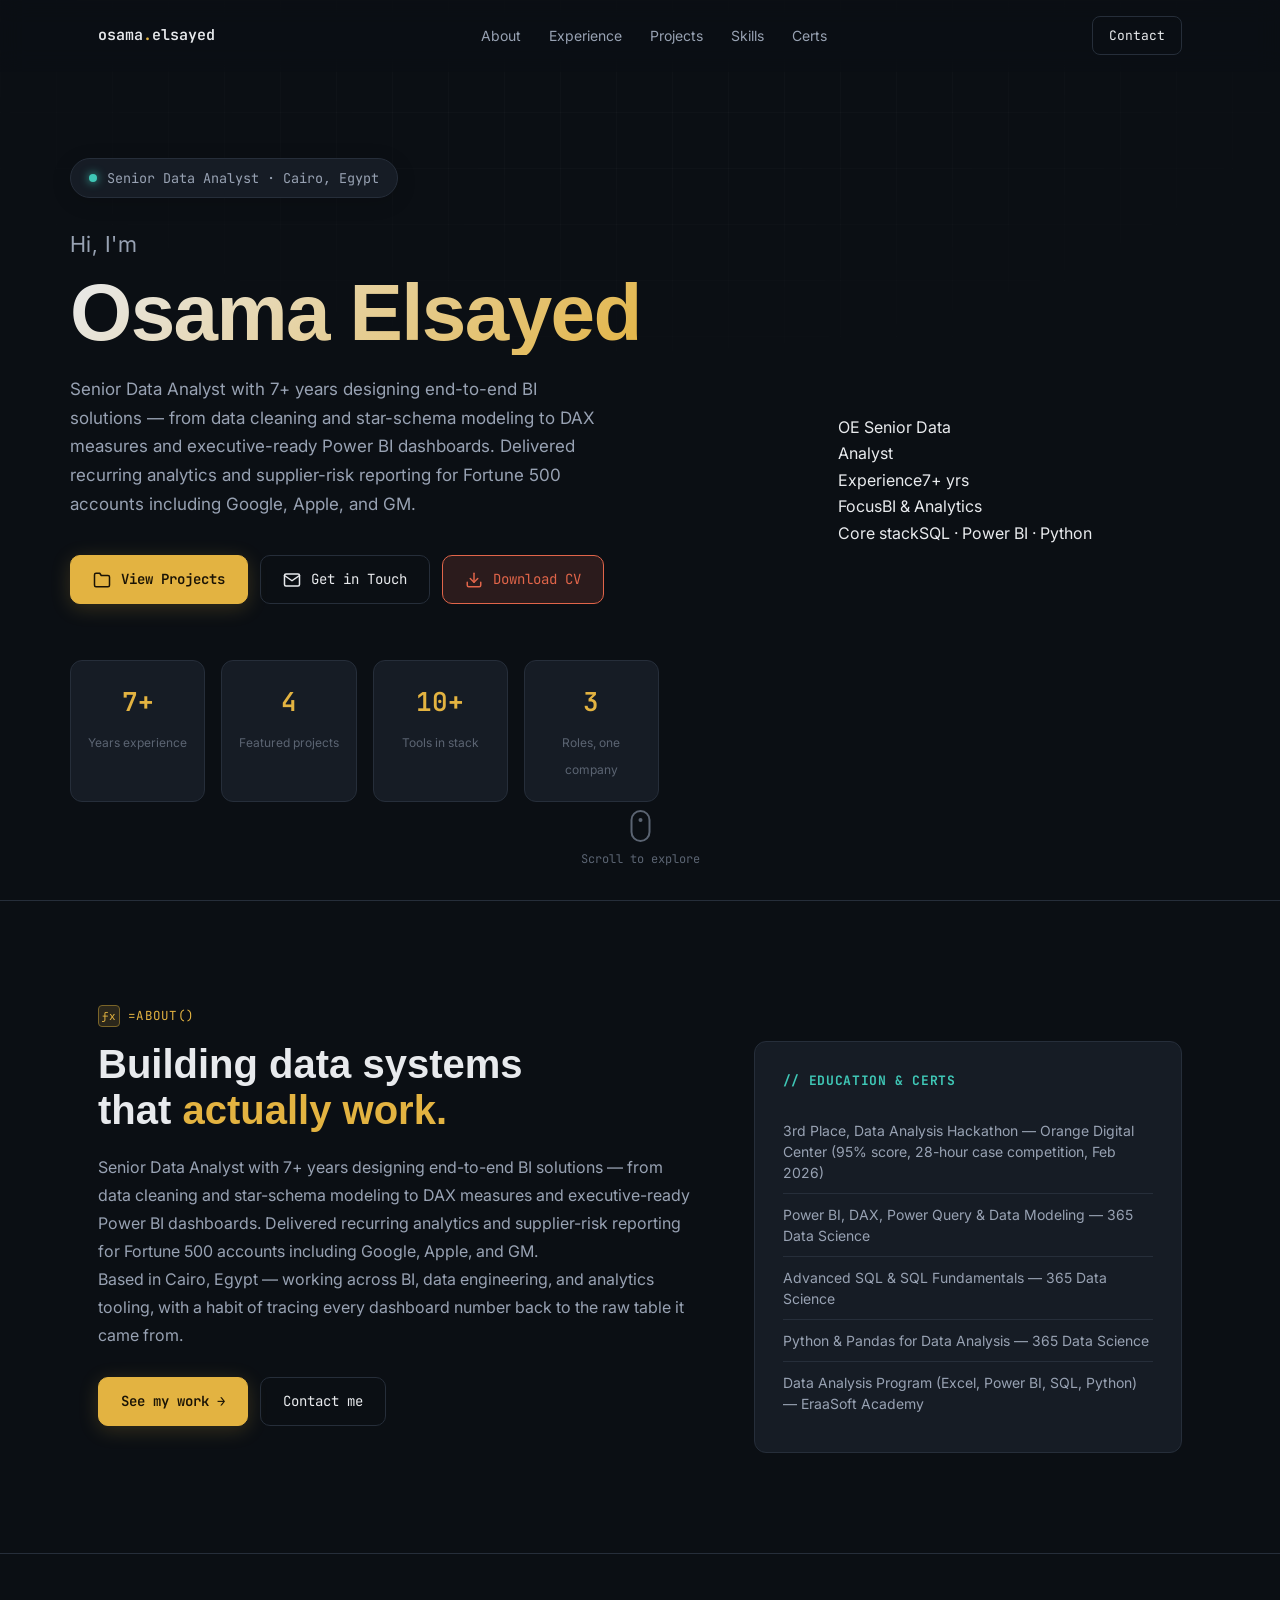
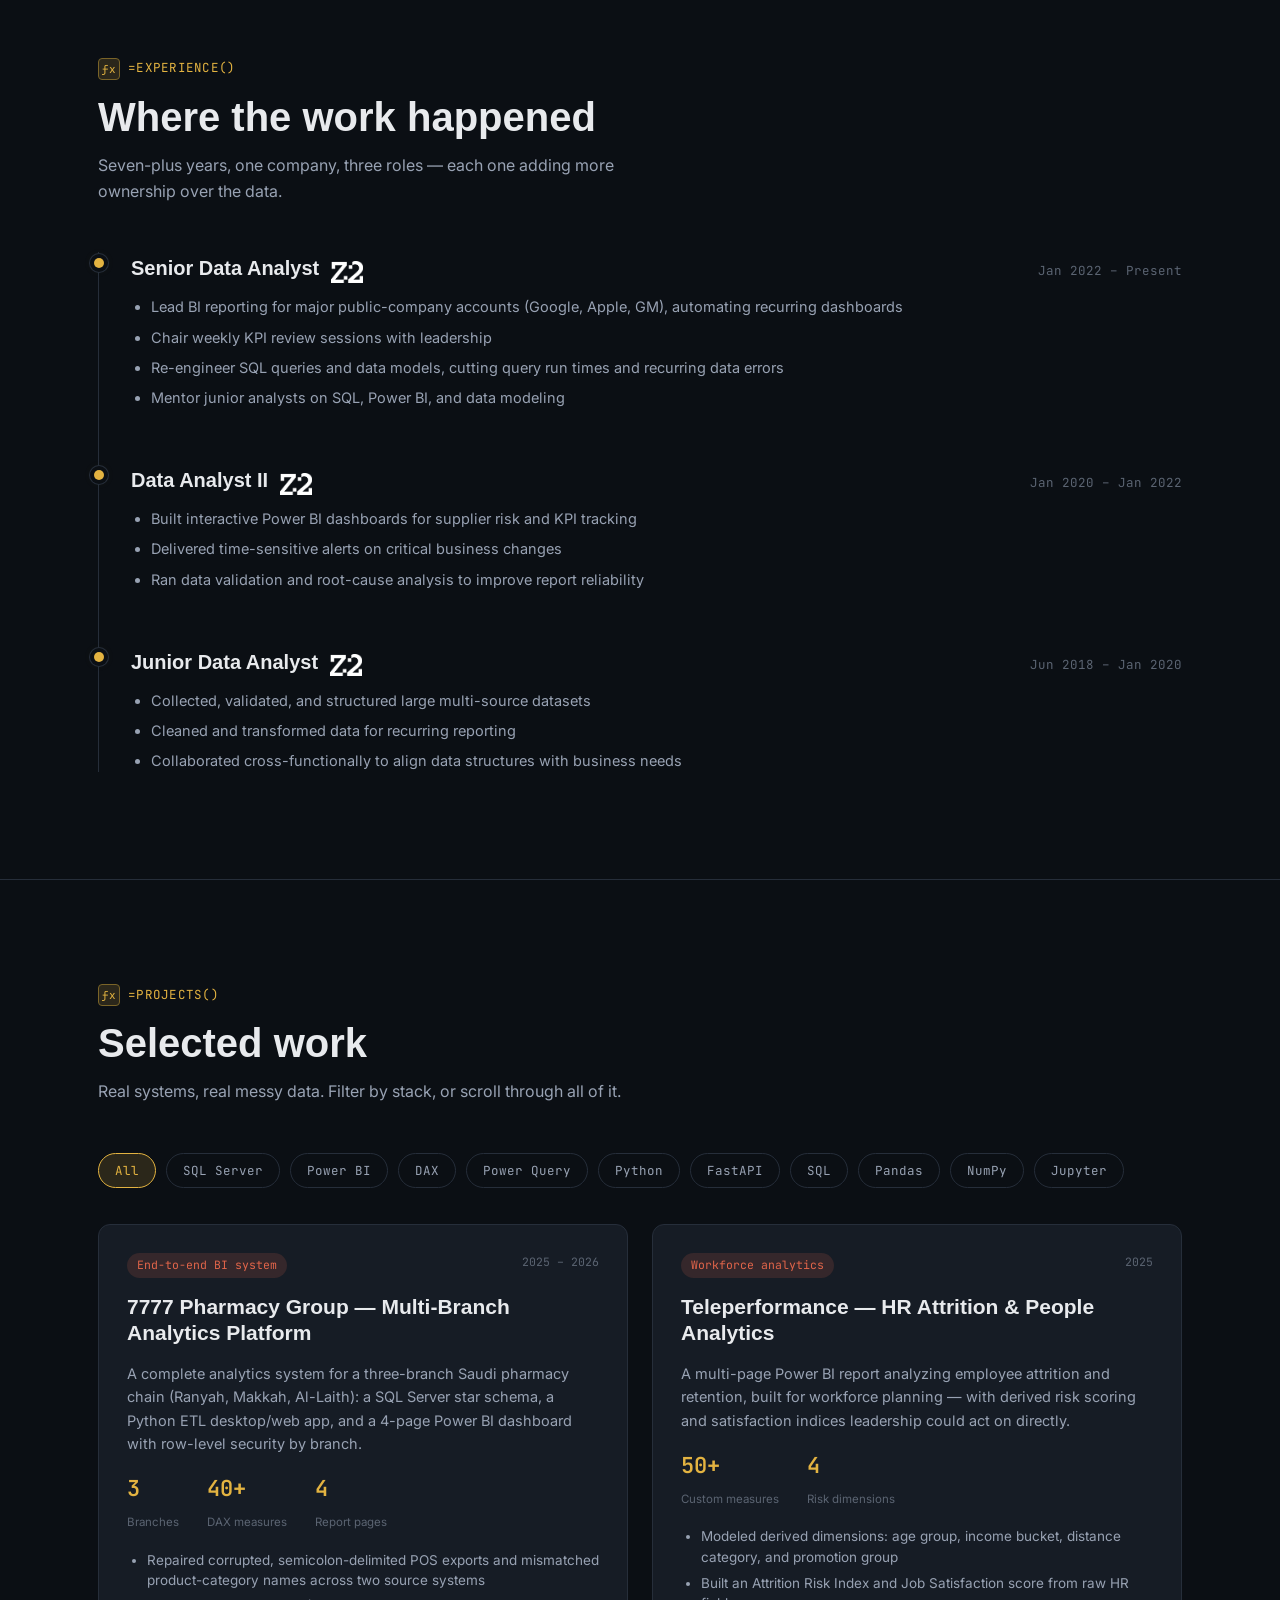
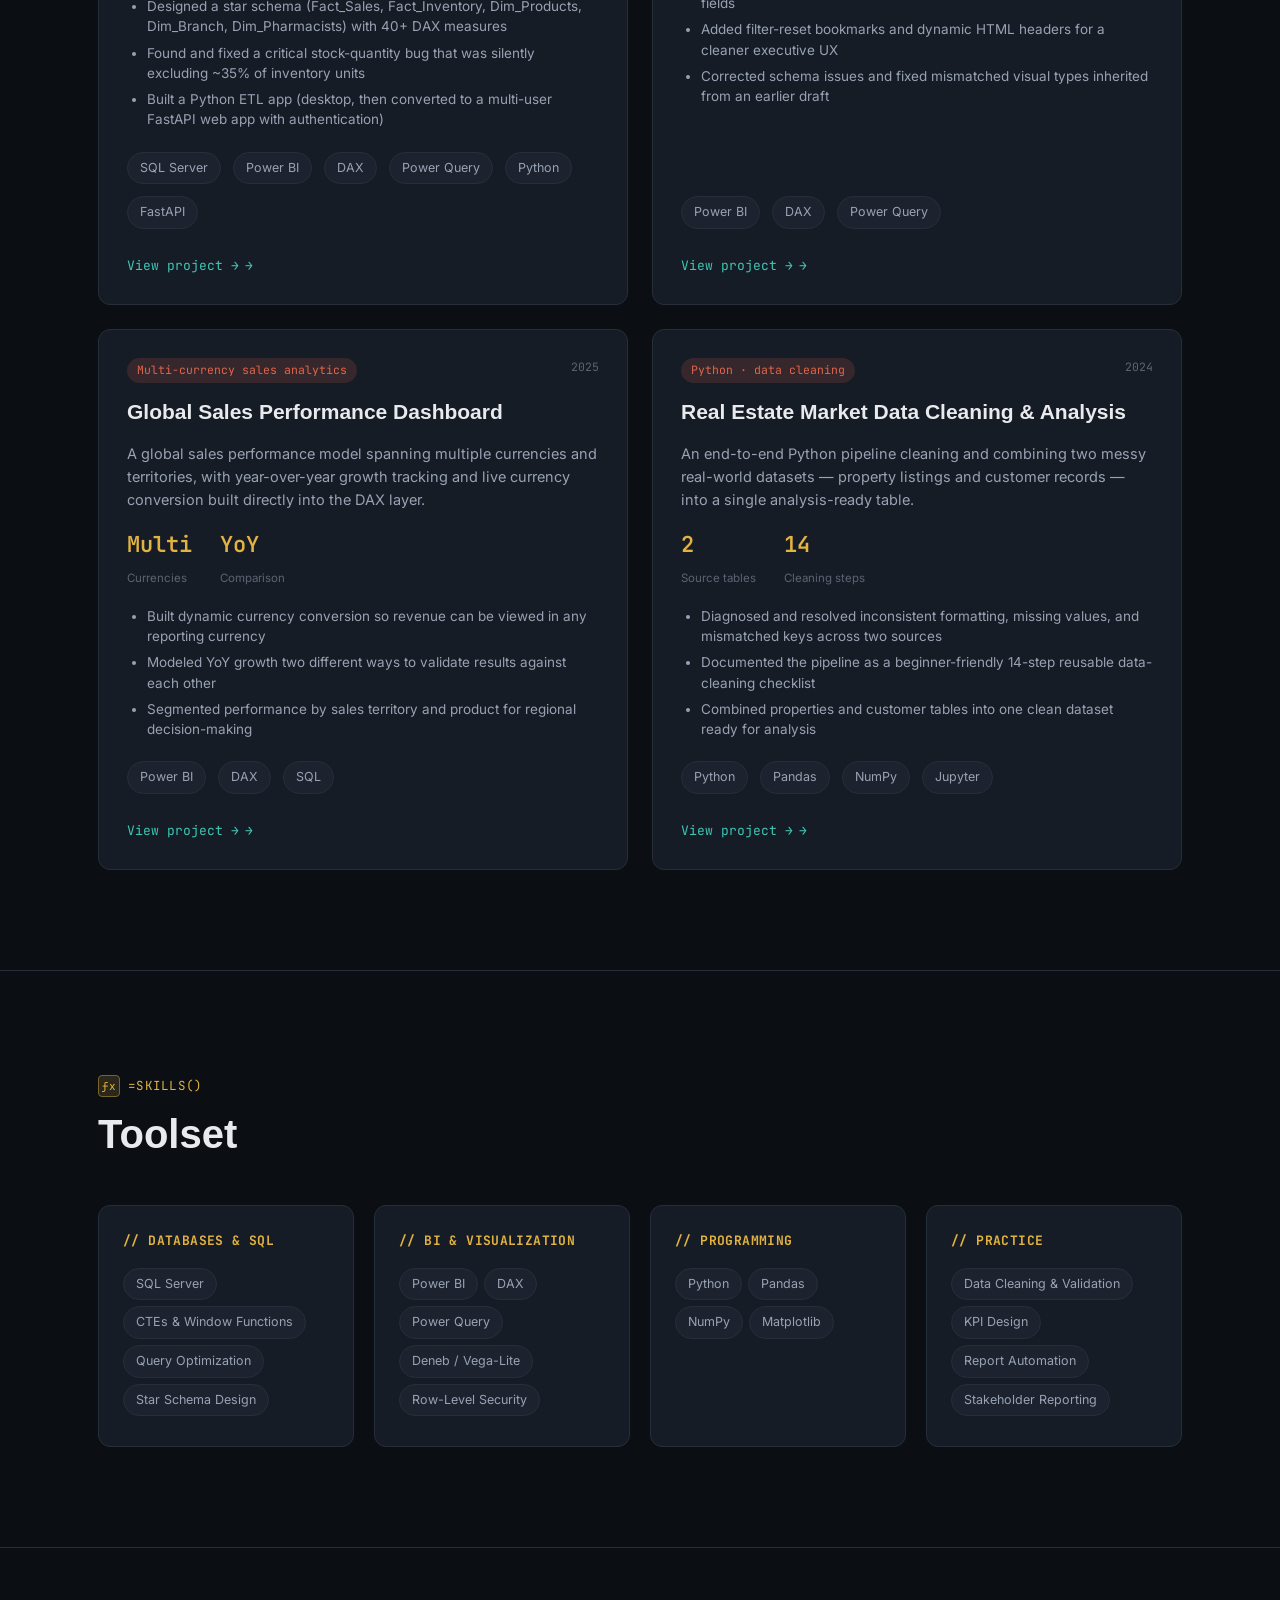
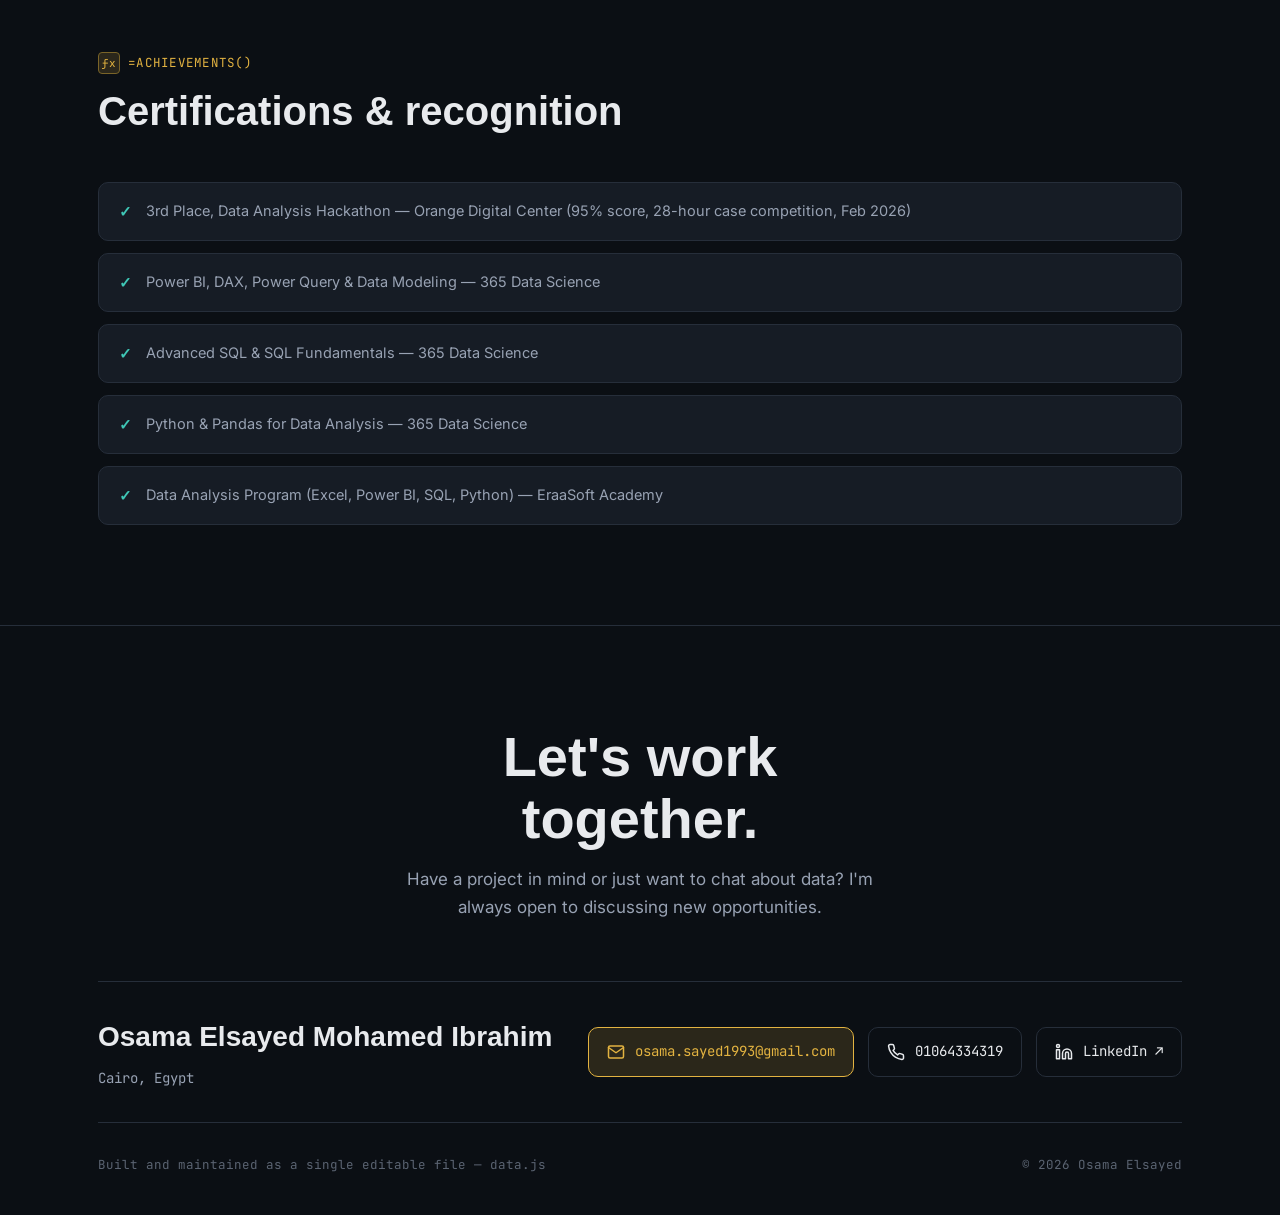
==== commit 1c35d6eb: "Update experience years from 6 to 7" ====
--- a/index.html
+++ b/index.html
@@ -6,15 +6,14 @@
 <title>Osama Elsayed — Senior Data Analyst</title>
 <meta name="description" content="Osama Elsayed — Senior Data Analyst specializing in SQL, Power BI, DAX, and Python analytics.">
 <meta property="og:title" content="Osama Elsayed — Senior Data Analyst">
-<meta property="og:description" content="6+ years designing end-to-end BI solutions. SQL, Power BI, DAX, Python.">
+<meta property="og:description" content="7+ years designing end-to-end BI solutions. SQL, Power BI, DAX, Python.">
 <meta property="og:type" content="website">
 <meta property="og:url" content="https://osama-elsayed.github.io/osama-portfolio/">
 <meta name="twitter:card" content="summary_large_image">
 <link rel="preconnect" href="https://fonts.googleapis.com">
 <link rel="preconnect" href="https://fonts.gstatic.com" crossorigin>
-<link href="https://fonts.googleapis.com/css2?family=Space+Grotesk:wght@400;500;600;700&family=Inter:wght@300;400;500;600;700&family=JetBrains+Mono:wght@400;500;600&display=swap" rel="stylesheet">
+<link href="https://fonts.googleapis.com/css2?family=Fraunces:opsz,wght@9..144,500;9..144,600;9..144,700&family=Inter:wght@300;400;500;600;700&family=JetBrains+Mono:wght@400;500;600&display=swap" rel="stylesheet">
 <link rel="stylesheet" href="style.css">
-<base target="_blank">
 </head>
 <body>
 
@@ -24,7 +23,7 @@
 <!-- Nav -->
 <nav class="nav" id="navbar">
   <div class="wrap">
-    <a href="#" class="nav-mark">osama<span>.</span>elsayed</a>
+    <a href="#top" class="nav-mark">osama<span>.</span>elsayed</a>
     <div class="nav-links" id="navLinks">
       <a href="#about">About</a>
       <a href="#experience">Experience</a>
@@ -40,10 +39,9 @@
 </nav>
 
 <!-- Hero -->
-<header class="hero wrap">
+<header class="hero wrap" id="top">
   <div class="hero-inner">
     <div class="hero-content">
-      <!-- New clean tag instead of formula bar -->
       <div class="hero-tagline">
         <span class="tagline-dot"></span>
         <span>Senior Data Analyst · Cairo, Egypt</span>
@@ -65,7 +63,7 @@
           <svg width="18" height="18" viewBox="0 0 24 24" fill="none" stroke="currentColor" stroke-width="2" stroke-linecap="round" stroke-linejoin="round"><path d="M4 4h16c1.1 0 2 .9 2 2v12c0 1.1-.9 2-2 2H4c-1.1 0-2-.9-2-2V6c0-1.1.9-2 2-2z"></path><polyline points="22,6 12,13 2,6"></polyline></svg>
           Get in Touch
         </a>
-        <a class="btn btn-cv" id="cvBtn" href="#" target="_blank">
+        <a class="btn btn-cv" id="cvBtn" href="#" target="_blank" rel="noopener">
           <svg width="18" height="18" viewBox="0 0 24 24" fill="none" stroke="currentColor" stroke-width="2" stroke-linecap="round" stroke-linejoin="round"><path d="M21 15v4a2 2 0 0 1-2 2H5a2 2 0 0 1-2-2v-4"></path><polyline points="7 10 12 15 17 10"></polyline><line x1="12" y1="15" x2="12" y2="3"></line></svg>
           <span id="cvBtnText">Download CV</span>
         </a>
@@ -75,24 +73,12 @@
     </div>
 
     <div class="hero-visual">
-      <div class="hero-avatar">
-        <div class="avatar-ring"></div>
-        <div class="avatar-inner">
-          <span>OE</span>
+      <div class="kpi-panel">
+        <div class="kpi-panel-head">
+          <span class="kpi-mark">OE</span>
+          <span class="kpi-role">Senior Data<br>Analyst</span>
         </div>
-        <div class="avatar-glow"></div>
-      </div>
-      <div class="hero-floating-badge" style="--delay:0s">
-        <svg width="16" height="16" viewBox="0 0 24 24" fill="none" stroke="var(--gold)" stroke-width="2"><path d="M12 2L2 7l10 5 10-5-10-5z"/><path d="M2 17l10 5 10-5"/><path d="M2 12l10 5 10-5"/></svg>
-        <span>SQL Expert</span>
-      </div>
-      <div class="hero-floating-badge" style="--delay:0.5s">
-        <svg width="16" height="16" viewBox="0 0 24 24" fill="none" stroke="var(--teal)" stroke-width="2"><rect x="2" y="3" width="20" height="14" rx="2"/><line x1="8" y1="21" x2="16" y2="21"/><line x1="12" y1="17" x2="12" y2="21"/></svg>
-        <span>Power BI</span>
-      </div>
-      <div class="hero-floating-badge" style="--delay:1s">
-        <svg width="16" height="16" viewBox="0 0 24 24" fill="none" stroke="var(--coral)" stroke-width="2"><path d="M12 2a10 10 0 1 0 10 10A10 10 0 0 0 12 2zm0 18a8 8 0 1 1 8-8 8 8 0 0 1-8 8z"/><path d="M12 6v6l4 2"/></svg>
-        <span>6+ Years</span>
+        <div class="kpi-rows" id="kpiRows"></div>
       </div>
     </div>
   </div>
@@ -131,7 +117,7 @@
     <div class="section-head">
       <div class="fx">=EXPERIENCE()</div>
       <h2>Where the work happened</h2>
-      <p>Six years, one company, three roles — each one adding more ownership over the data.</p>
+      <p>Seven-plus years, one company, three roles — each one adding more ownership over the data.</p>
     </div>
     <div class="timeline" id="timeline"></div>
   </div>
@@ -194,7 +180,7 @@
 </button>
 
 <div class="toast" id="toast">
-  <svg width="18" height="18" viewBox="0 0 24 24" fill="none" stroke="var(--teal)" stroke-width="2.5" stroke-linecap="round" stroke-linejoin="round"><polyline points="20 6 9 17 4 12"></polyline></svg>
+  <svg width="18" height="18" viewBox="0 0 24 24" fill="none" stroke="var(--gold)" stroke-width="2.5" stroke-linecap="round" stroke-linejoin="round"><polyline points="20 6 9 17 4 12"></polyline></svg>
   <span id="toastMsg">Copied!</span>
 </div>
 
@@ -210,12 +196,12 @@
 document.getElementById('footName').textContent = PROFILE.fullName;
 document.getElementById('footLoc').textContent = PROFILE.location;
 
-// CV button logic
+// CV button logic — this is the ONLY button that should always open a new tab
 const cvBtn = document.getElementById('cvBtn');
-const cvBtnText = document.getElementById('cvBtnText');
 if (PROFILE.cvLink && PROFILE.cvLink.trim() !== '') {
   cvBtn.href = PROFILE.cvLink;
 } else {
+  cvBtn.removeAttribute('target');
   cvBtn.href = '#';
   cvBtn.addEventListener('click', (e) => {
     e.preventDefault();
@@ -223,6 +209,7 @@
   });
 }
 
+// Contact links: mailto/tel stay in this tab; LinkedIn is external, opens a new tab
 document.getElementById('contactLinks').innerHTML = `
   <a href="mailto:${PROFILE.email}" class="contact-link contact-link--primary">
     <svg width="18" height="18" viewBox="0 0 24 24" fill="none" stroke="currentColor" stroke-width="2" stroke-linecap="round" stroke-linejoin="round"><path d="M4 4h16c1.1 0 2 .9 2 2v12c0 1.1-.9 2-2 2H4c-1.1 0-2-.9-2-2V6c0-1.1.9-2 2-2z"></path><polyline points="22,6 12,13 2,6"></polyline></svg>
@@ -247,11 +234,19 @@
 // Hero stats
 const totalProjects = PROJECTS.length;
 const totalTools = new Set(PROJECTS.flatMap(p => p.stack)).size;
+const years = PROFILE.yearsExperience || '7+';
 document.getElementById('heroStats').innerHTML = `
-  <div class="stat-card"><span class="num">6+</span><span class="lbl">Years experience</span></div>
+  <div class="stat-card"><span class="num">${years}</span><span class="lbl">Years experience</span></div>
   <div class="stat-card"><span class="num">${totalProjects}</span><span class="lbl">Featured projects</span></div>
   <div class="stat-card"><span class="num">${totalTools}+</span><span class="lbl">Tools in stack</span></div>
   <div class="stat-card"><span class="num">3</span><span class="lbl">Roles, one company</span></div>
+`;
+
+// Hero KPI panel (signature visual element)
+document.getElementById('kpiRows').innerHTML = `
+  <div class="kpi-row"><span class="kpi-label">Experience</span><span class="kpi-value">${years} yrs</span></div>
+  <div class="kpi-row"><span class="kpi-label">Focus</span><span class="kpi-value">BI &amp; Analytics</span></div>
+  <div class="kpi-row"><span class="kpi-label">Core stack</span><span class="kpi-value">SQL · Power BI · Python</span></div>
 `;
 
 // ---- Toast ----
@@ -314,7 +309,7 @@
 
 const allTools = ['All', ...Array.from(new Set(PROJECTS.flatMap(p => p.stack)))];
 filterBar.innerHTML = allTools.map((t,idx) =>
-  `<button class="filter-btn ${idx===0 ? 'active':''}" data-tool="${t}">${t}</button>`
+  `<button type="button" class="filter-btn ${idx===0 ? 'active':''}" data-tool="${t}">${t}</button>`
 ).join('');
 
 filterBar.addEventListener('click', e => {
--- a/style.css
+++ b/style.css
@@ -205,61 +205,32 @@
   align-items: center;
 }
 
-/* Formula bar */
-.formula-bar{
-  font-family: var(--font-mono);
-  font-size: 13px;
-  color: var(--text-dim);
-  background: var(--surface);
-  border: 1px solid var(--border);
-  border-radius: 10px;
-  padding: 12px 18px;
-  display: flex; align-items: center; gap: 12px;
-  max-width: 540px;
-  margin-bottom: 32px;
-  box-shadow: 0 4px 24px rgba(0,0,0,0.2);
-}
-.formula-bar .cell-ref{
-  color: var(--text-faint);
-  border-right: 1px solid var(--border);
-  padding-right: 12px;
-  font-weight: 500;
-}
-.formula-bar .typed::after{
-  content: "";
-  display:inline-block;
-  width: 7px; height: 16px;
-  background: var(--gold);
-  margin-left: 2px;
-  vertical-align: -2px;
-  animation: blink 1s steps(2) infinite;
-}
-@keyframes blink{ 50%{ opacity:0; } }
-
-/* Hero badge */
-.hero-badge{
+/* Hero tagline (replaces formula bar) */
+.hero-tagline{
   display: inline-flex;
   align-items: center;
-  gap: 8px;
+  gap: 10px;
   background: var(--surface);
   border: 1px solid var(--border);
   border-radius: 100px;
-  padding: 6px 14px;
-  font-size: 13px;
+  padding: 8px 18px;
+  font-size: 13.5px;
+  font-family: var(--font-mono);
   color: var(--text-dim);
-  margin-bottom: 20px;
+  margin-bottom: 28px;
   width: fit-content;
-}
-.badge-dot{
+  box-shadow: 0 4px 20px rgba(0,0,0,0.15);
+}
+.tagline-dot{
   width: 8px; height: 8px;
   background: var(--teal);
   border-radius: 50%;
-  box-shadow: 0 0 8px var(--teal);
-  animation: pulse 2s ease-in-out infinite;
+  box-shadow: 0 0 10px var(--teal);
+  animation: pulse 2.5s ease-in-out infinite;
 }
 @keyframes pulse{
   0%, 100%{ opacity: 1; transform: scale(1); }
-  50%{ opacity: 0.6; transform: scale(0.9); }
+  50%{ opacity: 0.5; transform: scale(0.85); }
 }
 
 /* Hero typography */
@@ -354,6 +325,19 @@
   color: var(--teal);
   background: var(--teal-dim);
   transform: translateY(-2px);
+}
+
+.btn-cv{
+  border-color: var(--coral);
+  color: var(--coral);
+  background: var(--coral-dim);
+}
+.btn-cv:hover{
+  background: var(--coral);
+  color: var(--bg);
+  border-color: var(--coral);
+  transform: translateY(-2px);
+  box-shadow: 0 4px 20px var(--coral-dim);
 }
 
 /* Hero stats */
@@ -641,6 +625,16 @@
 .tl-head h3{ font-family: var(--font-display); font-size: 20px; margin:0; }
 .tl-head .org{ color: var(--teal); font-family: var(--font-mono); font-size: 13px; }
 .tl-head .period{ color: var(--text-faint); font-family: var(--font-mono); font-size: 12.5px; margin-left:auto; }
+.org-logo{
+  height: 22px;
+  width: auto;
+  vertical-align: middle;
+  filter: brightness(1.2);
+  transition: var(--transition);
+}
+.tl-item:hover .org-logo{
+  filter: brightness(1.5) drop-shadow(0 0 8px rgba(227,179,65,0.3));
+}
 .tl-item ul{ margin: 0; padding-left: 20px; color: var(--text-dim); font-size: 14.5px; }
 .tl-item li{ margin-bottom: 7px; line-height: 1.6; }
 
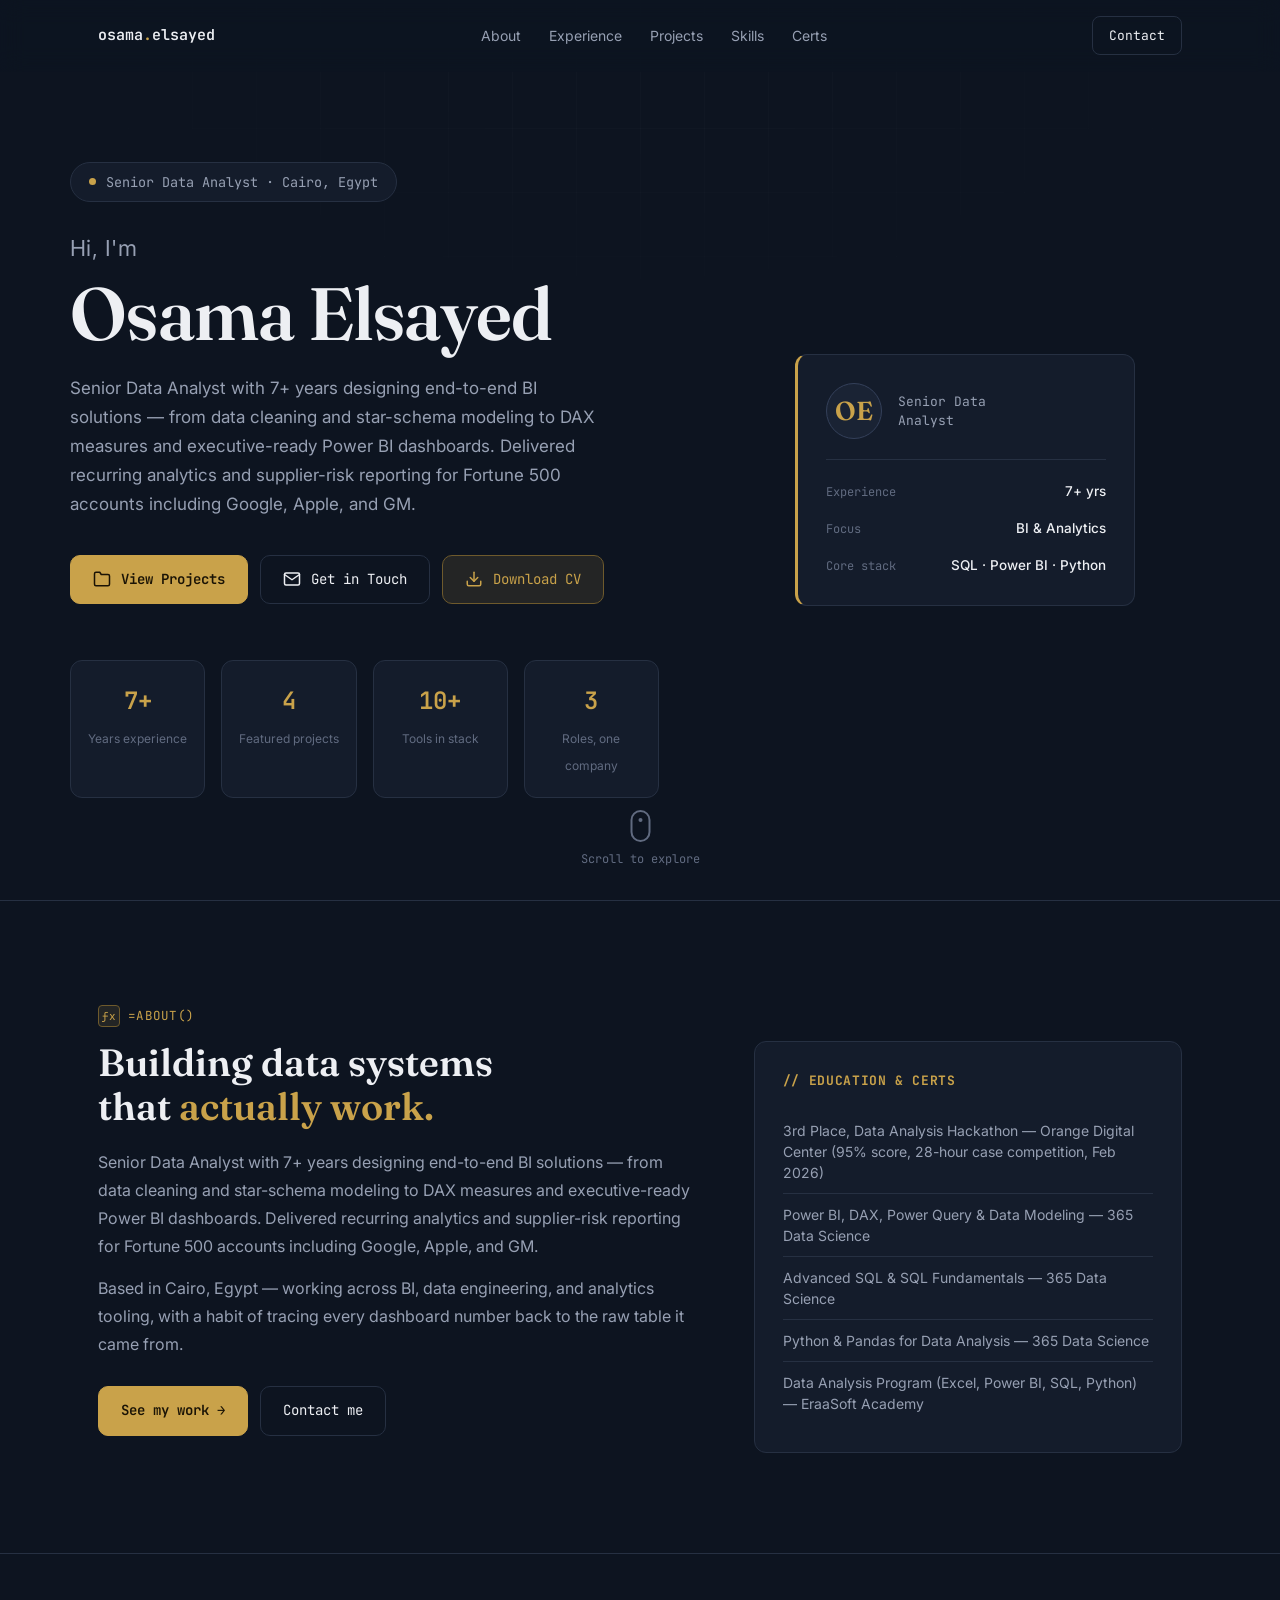
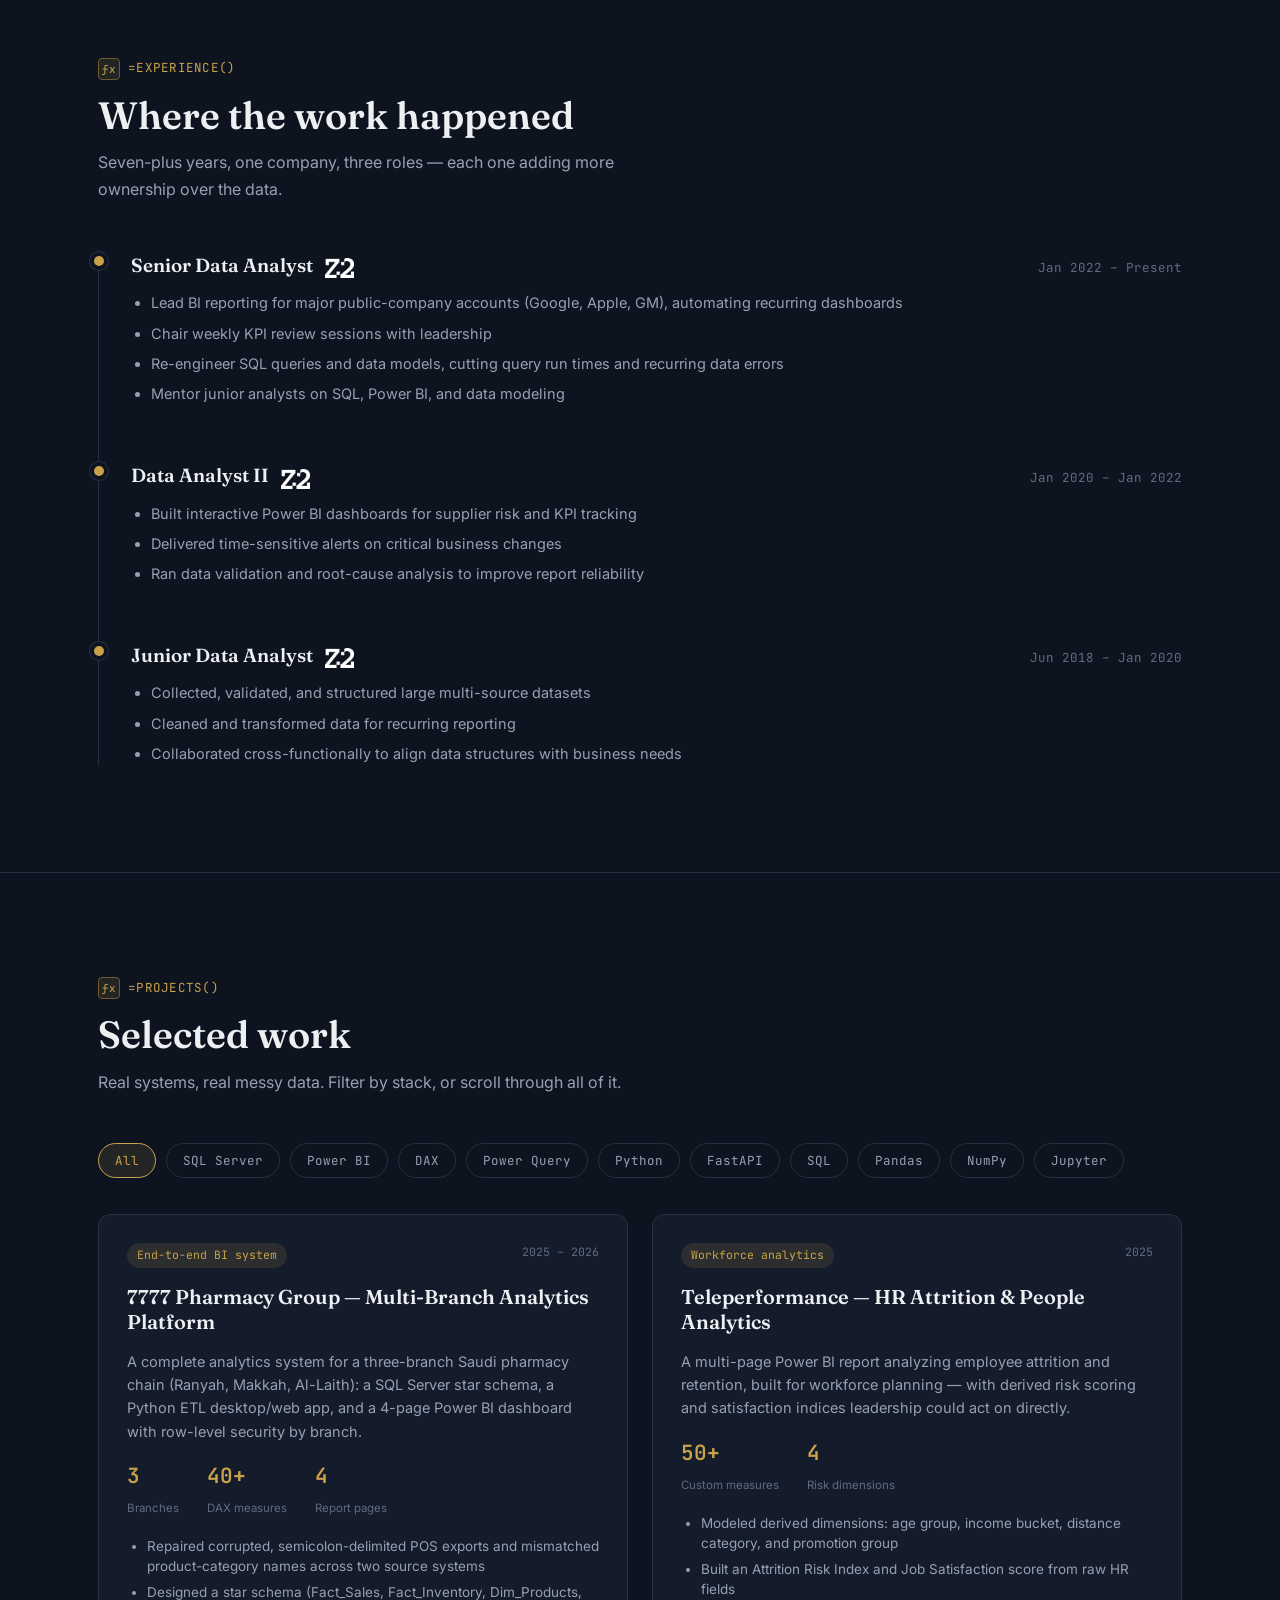
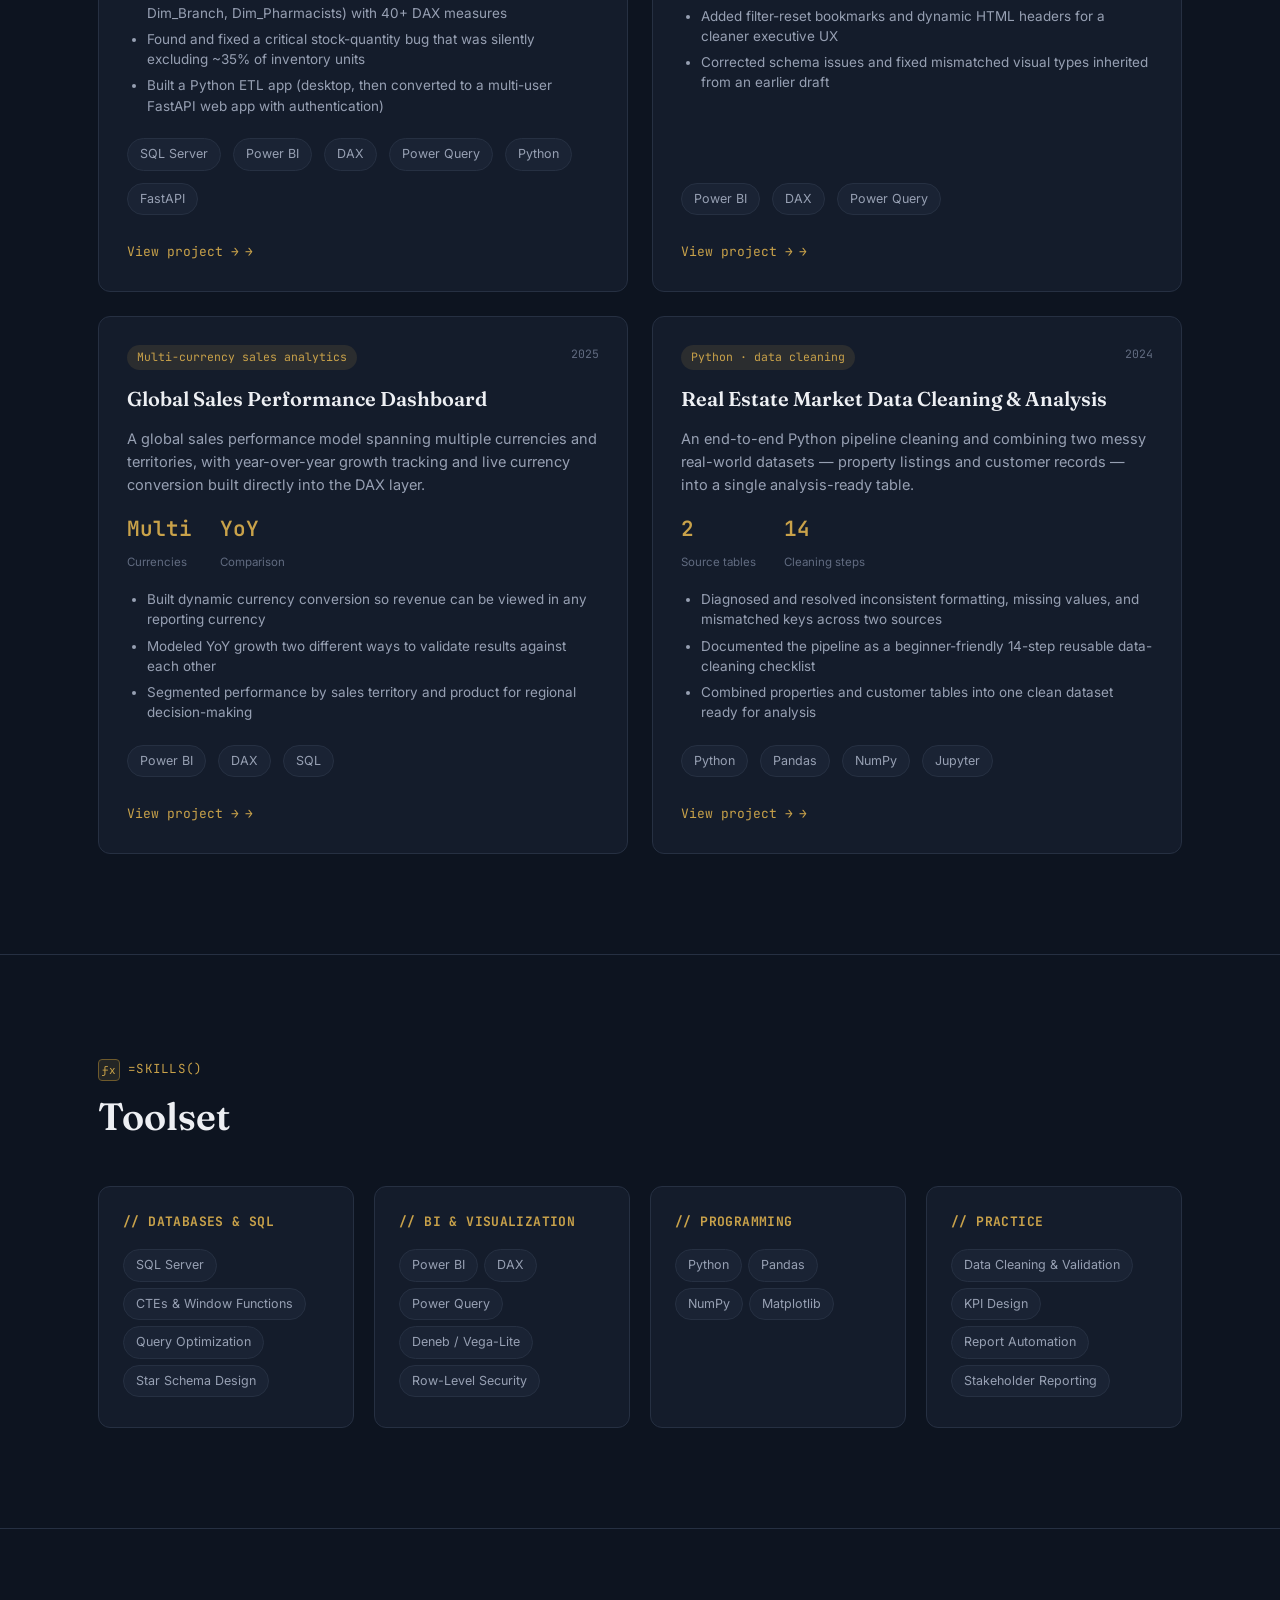
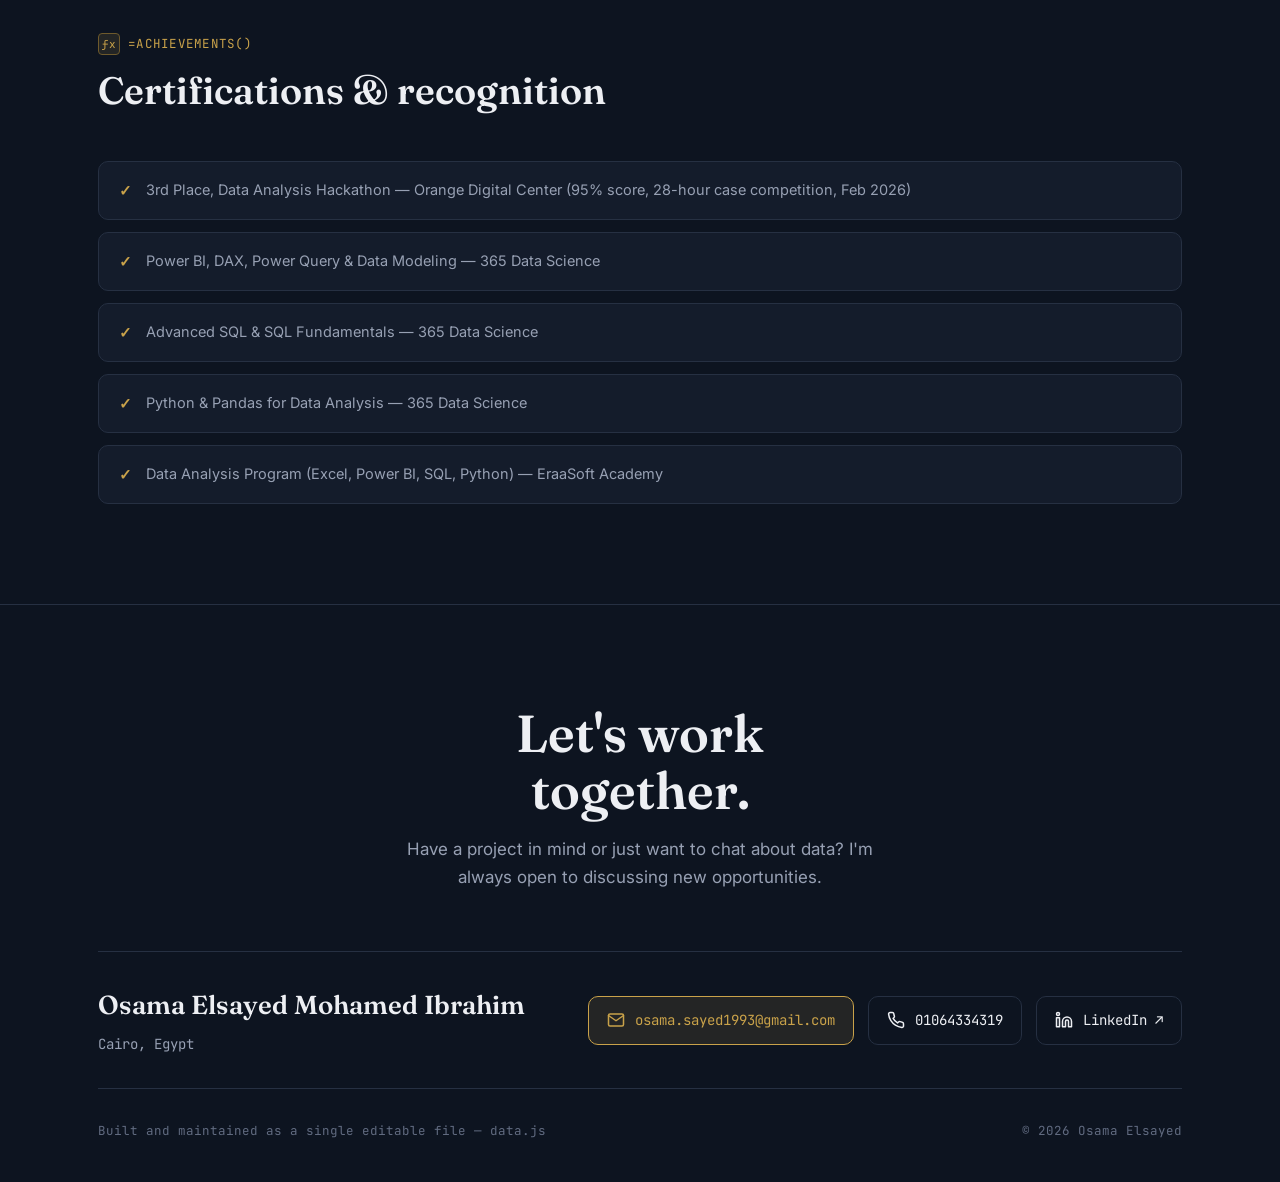
==== commit 8b873fbb: "Update index.html" ====
--- a/index.html
+++ b/index.html
@@ -408,5 +408,9 @@
   });
 });
 </script>
+
+<!-- Cloudflare Web Analytics -->
+<script type='module' src='https://static.cloudflareinsights.com/beacon.min.js' data-cf-beacon='{"token": "fb844975cdf34a92829efd3a410f9fb7"}'></script>
+<!-- End Cloudflare Web Analytics -->
 </body>
 </html>
--- a/style.css
+++ b/style.css
@@ -1,31 +1,26 @@
 /* =========================================================
-   Design Tokens
+   Design Tokens — premium, single-accent, restrained
    ========================================================= */
 :root{
-  --bg:        #0B0F14;
-  --bg-raise:  #11161D;
-  --surface:   #161C25;
-  --surface-2: #1C232E;
-  --surface-3: #222B38;
-  --border:    #262E3A;
-  --border-light: #2E3847;
-  --text:      #E8EAED;
-  --text-dim:  #98A2B3;
-  --text-faint:#5B6472;
-  --gold:      #E3B341;
-  --gold-dim:  #7A6428;
-  --gold-glow: rgba(227,179,65,0.15);
-  --teal:      #3FC7B6;
-  --teal-dim:  rgba(63,199,182,0.15);
-  --coral:     #E1654A;
-  --coral-dim: rgba(225,101,74,0.15);
-  --font-display: "Space Grotesk", "Segoe UI", sans-serif;
+  --bg:        #0D1420;
+  --surface:   #141C2B;
+  --surface-2: #1A2334;
+  --surface-3: #212B3E;
+  --border:    #263042;
+  --border-light: #34405A;
+  --text:      #EDEFF3;
+  --text-dim:  #97A0B3;
+  --text-faint:#616B80;
+  --gold:      #C9A24A;
+  --gold-dim:  #6E5A2C;
+  --gold-glow: rgba(201,162,74,0.12);
+  --font-display: "Fraunces", "Georgia", serif;
   --font-body: "Inter", "Segoe UI", sans-serif;
   --font-mono: "JetBrains Mono", "SFMono-Regular", Consolas, monospace;
   --radius: 12px;
   --radius-sm: 8px;
   --maxw: 1140px;
-  --transition: all 0.3s cubic-bezier(0.4, 0, 0.2, 1);
+  --transition: all 0.25s cubic-bezier(0.4, 0, 0.2, 1);
 }
 
 *{ box-sizing: border-box; margin: 0; padding: 0; }
@@ -39,35 +34,34 @@
   overflow-x: hidden;
 }
 
-/* Subtle grid background */
+/* Quiet grid backdrop */
 body::before{
   content:"";
   position: fixed; inset:0;
   background-image:
-    linear-gradient(rgba(255,255,255,0.018) 1px, transparent 1px),
-    linear-gradient(90deg, rgba(255,255,255,0.018) 1px, transparent 1px);
-  background-size: 56px 56px;
+    linear-gradient(rgba(255,255,255,0.015) 1px, transparent 1px),
+    linear-gradient(90deg, rgba(255,255,255,0.015) 1px, transparent 1px);
+  background-size: 64px 64px;
   pointer-events: none;
   z-index: 0;
-  mask-image: radial-gradient(ellipse 80% 60% at 50% 0%, black 30%, transparent 80%);
+  mask-image: radial-gradient(ellipse 70% 55% at 50% 0%, black 25%, transparent 75%);
 }
 
 a{ color: inherit; text-decoration: none; }
 ::selection{ background: var(--gold-dim); color: var(--text); }
 
-/* Scrollbar */
 ::-webkit-scrollbar{ width: 8px; }
 ::-webkit-scrollbar-track{ background: var(--bg); }
 ::-webkit-scrollbar-thumb{ background: var(--border); border-radius: 4px; }
 ::-webkit-scrollbar-thumb:hover{ background: var(--text-faint); }
 
 /* =========================================================
-   Progress Bar
+   Progress bar — single accent, no gradient mixing
    ========================================================= */
 .progress-bar{
   position: fixed;
   top: 0; left: 0; height: 2px;
-  background: linear-gradient(90deg, var(--gold), var(--teal));
+  background: var(--gold);
   z-index: 1000;
   width: 0%;
   transition: width 0.1s linear;
@@ -77,7 +71,6 @@
    Layout
    ========================================================= */
 .wrap{ max-width: var(--maxw); margin: 0 auto; padding: 0 28px; position: relative; z-index: 1; }
-
 :focus-visible{ outline: 2px solid var(--gold); outline-offset: 3px; }
 
 /* =========================================================
@@ -112,19 +105,19 @@
 .nav{
   position: fixed; top:0; left:0; right:0; z-index: 50;
   backdrop-filter: blur(12px);
-  background: rgba(11,15,20,0.75);
+  background: rgba(13,20,32,0.75);
   border-bottom: 1px solid transparent;
   transition: var(--transition);
 }
 .nav.scrolled{
-  background: rgba(11,15,20,0.92);
+  background: rgba(13,20,32,0.94);
   border-bottom-color: var(--border);
 }
 .nav .wrap{ display:flex; align-items:center; justify-content:space-between; padding: 16px 28px; }
-.nav-mark{ 
-  font-family: var(--font-mono); 
-  font-weight:600; 
-  font-size:15px; 
+.nav-mark{
+  font-family: var(--font-mono);
+  font-weight:600;
+  font-size:15px;
   color: var(--text);
   transition: var(--transition);
 }
@@ -132,8 +125,8 @@
 .nav-mark span{ color: var(--gold); }
 
 .nav-links{ display:flex; gap: 28px; font-size: 14px; color: var(--text-dim); align-items: center; }
-.nav-links a{ 
-  position: relative; 
+.nav-links a{
+  position: relative;
   padding: 4px 0;
   transition: color 0.2s;
 }
@@ -144,7 +137,7 @@
   width: 0; height: 2px;
   background: var(--gold);
   border-radius: 2px;
-  transition: width 0.3s cubic-bezier(0.4, 0, 0.2, 1);
+  transition: width 0.25s cubic-bezier(0.4, 0, 0.2, 1);
 }
 .nav-links a:hover,
 .nav-links a.active{ color: var(--text); }
@@ -157,13 +150,12 @@
   color: var(--text);
   transition: var(--transition);
 }
-.nav-cta:hover{ 
-  border-color: var(--gold); 
-  color: var(--gold); 
+.nav-cta:hover{
+  border-color: var(--gold);
+  color: var(--gold);
   background: var(--gold-glow);
 }
 
-/* Mobile toggle */
 .nav-toggle{
   display:none;
   flex-direction: column;
@@ -189,8 +181,8 @@
 /* =========================================================
    Hero
    ========================================================= */
-.hero{ 
-  padding: 140px 0 80px; 
+.hero{
+  padding: 140px 0 80px;
   min-height: 100vh;
   display: flex;
   flex-direction: column;
@@ -205,7 +197,6 @@
   align-items: center;
 }
 
-/* Hero tagline (replaces formula bar) */
 .hero-tagline{
   display: inline-flex;
   align-items: center;
@@ -219,21 +210,13 @@
   color: var(--text-dim);
   margin-bottom: 28px;
   width: fit-content;
-  box-shadow: 0 4px 20px rgba(0,0,0,0.15);
 }
 .tagline-dot{
-  width: 8px; height: 8px;
-  background: var(--teal);
+  width: 7px; height: 7px;
+  background: var(--gold);
   border-radius: 50%;
-  box-shadow: 0 0 10px var(--teal);
-  animation: pulse 2.5s ease-in-out infinite;
-}
-@keyframes pulse{
-  0%, 100%{ opacity: 1; transform: scale(1); }
-  50%{ opacity: 0.5; transform: scale(0.85); }
-}
-
-/* Hero typography */
+}
+
 .hero h1{ margin: 0 0 20px; }
 .hero-greeting{
   display: block;
@@ -247,29 +230,11 @@
 .hero-name{
   display: block;
   font-family: var(--font-display);
-  font-size: clamp(48px, 7vw, 80px);
-  font-weight: 700;
-  line-height: 1.05;
-  letter-spacing: -0.02em;
-  background: linear-gradient(135deg, var(--text) 0%, var(--gold) 100%);
-  -webkit-background-clip: text;
-  -webkit-text-fill-color: transparent;
-  background-clip: text;
-  position: relative;
-}
-
-.role-line{
-  font-family: var(--font-mono);
-  color: var(--teal);
-  font-size: 15px;
-  margin-bottom: 24px;
-  display: flex;
-  align-items: center;
-  gap: 10px;
-}
-.role-line::before{
-  content: '>';
-  color: var(--gold);
+  font-size: clamp(46px, 6.5vw, 74px);
+  font-weight: 600;
+  line-height: 1.08;
+  letter-spacing: -0.01em;
+  color: var(--text);
 }
 
 .lede{
@@ -280,7 +245,7 @@
   line-height: 1.7;
 }
 
-/* Buttons */
+/* Buttons — one filled style, one outline, one CV accent (same gold family) */
 .hero-actions{ display:flex; gap:12px; flex-wrap:wrap; align-items: center; }
 .btn{
   font-family: var(--font-mono);
@@ -296,55 +261,41 @@
 }
 .btn svg{ flex-shrink: 0; }
 
-.btn-primary{ 
-  background: var(--gold); 
-  color: #1a1305; 
-  border-color: var(--gold); 
-  font-weight: 600; 
-  box-shadow: 0 4px 20px rgba(227,179,65,0.2);
-}
-.btn-primary:hover{ 
-  background: #f0c458; 
-  border-color: #f0c458;
+.btn-primary{
+  background: var(--gold);
+  color: #1A1305;
+  border-color: var(--gold);
+  font-weight: 600;
+}
+.btn-primary:hover{
+  background: #DAB768;
+  border-color: #DAB768;
   transform: translateY(-2px);
-  box-shadow: 0 8px 30px rgba(227,179,65,0.3);
-}
-
-.btn-ghost:hover{ 
-  border-color: var(--text-dim); 
+}
+
+.btn-ghost:hover{
+  border-color: var(--text-dim);
   background: var(--surface);
   transform: translateY(-2px);
 }
 
-.btn-secondary{
-  border-color: var(--border);
-  color: var(--text-dim);
-}
-.btn-secondary:hover{
-  border-color: var(--teal);
-  color: var(--teal);
-  background: var(--teal-dim);
+.btn-cv{
+  border-color: var(--gold-dim);
+  color: var(--gold);
+  background: var(--gold-glow);
+}
+.btn-cv:hover{
+  background: var(--gold);
+  color: #1A1305;
+  border-color: var(--gold);
   transform: translateY(-2px);
-}
-
-.btn-cv{
-  border-color: var(--coral);
-  color: var(--coral);
-  background: var(--coral-dim);
-}
-.btn-cv:hover{
-  background: var(--coral);
-  color: var(--bg);
-  border-color: var(--coral);
-  transform: translateY(-2px);
-  box-shadow: 0 4px 20px var(--coral-dim);
 }
 
 /* Hero stats */
 .hero-stats{
-  display:grid; 
+  display:grid;
   grid-template-columns: repeat(4, 1fr);
-  gap: 16px; 
+  gap: 16px;
   margin-top: 56px;
 }
 .stat-card{
@@ -358,111 +309,76 @@
 .stat-card:hover{
   border-color: var(--border-light);
   transform: translateY(-3px);
-  box-shadow: 0 8px 32px rgba(0,0,0,0.3);
-}
-.stat-card .num{ 
-  font-family: var(--font-mono); 
-  color: var(--gold); 
-  font-size: 26px; 
-  font-weight: 600;
-  display:block; 
+}
+.stat-card .num{
+  font-family: var(--font-mono);
+  color: var(--gold);
+  font-size: 24px;
+  font-weight: 600;
+  display:block;
   margin-bottom: 4px;
 }
-.stat-card .lbl{ 
-  font-size: 12px; 
-  color: var(--text-faint); 
+.stat-card .lbl{
+  font-size: 12px;
+  color: var(--text-faint);
   line-height: 1.4;
 }
 
-/* Hero visual (right side) */
+/* Hero visual — a single quiet signature element, no spinning rings or badges */
 .hero-visual{
-  position: relative;
   display: flex;
   align-items: center;
   justify-content: center;
-  min-height: 400px;
-}
-
-.hero-avatar{
-  position: relative;
-  width: 220px;
-  height: 220px;
-}
-.avatar-ring{
-  position: absolute;
-  inset: -10px;
-  border: 2px solid var(--gold-dim);
+}
+
+.kpi-panel{
+  width: 100%;
+  max-width: 340px;
+  background: var(--surface);
+  border: 1px solid var(--border);
+  border-radius: var(--radius);
+  padding: 28px;
+  border-left: 3px solid var(--gold);
+}
+.kpi-panel-head{
+  display: flex;
+  align-items: center;
+  gap: 16px;
+  padding-bottom: 20px;
+  margin-bottom: 20px;
+  border-bottom: 1px solid var(--border);
+}
+.kpi-mark{
+  font-family: var(--font-display);
+  font-weight: 600;
+  font-size: 26px;
+  color: var(--gold);
+  width: 56px;
+  height: 56px;
+  flex-shrink: 0;
   border-radius: 50%;
-  animation: spin-slow 20s linear infinite;
-}
-.avatar-ring::before{
-  content: '';
-  position: absolute;
-  inset: -4px;
-  border: 1px dashed var(--gold-dim);
-  border-radius: 50%;
-  animation: spin-slow 30s linear infinite reverse;
-}
-@keyframes spin-slow{
-  from{ transform: rotate(0deg); }
-  to{ transform: rotate(360deg); }
-}
-
-.avatar-inner{
-  width: 100%;
-  height: 100%;
-  border-radius: 50%;
-  background: linear-gradient(135deg, var(--surface-2), var(--surface-3));
-  border: 2px solid var(--border);
+  background: var(--surface-2);
+  border: 1px solid var(--border-light);
   display: flex;
   align-items: center;
   justify-content: center;
-  font-family: var(--font-display);
-  font-size: 64px;
-  font-weight: 700;
-  color: var(--gold);
-  position: relative;
-  z-index: 2;
-  box-shadow: 0 0 60px var(--gold-glow);
-}
-
-.avatar-glow{
-  position: absolute;
-  inset: -30px;
-  background: radial-gradient(circle, var(--gold-glow) 0%, transparent 70%);
-  border-radius: 50%;
-  z-index: 1;
-  animation: pulse-glow 4s ease-in-out infinite;
-}
-@keyframes pulse-glow{
-  0%, 100%{ opacity: 0.5; transform: scale(1); }
-  50%{ opacity: 0.8; transform: scale(1.05); }
-}
-
-.hero-floating-badge{
-  position: absolute;
+}
+.kpi-role{
+  font-family: var(--font-mono);
+  font-size: 13px;
+  color: var(--text-dim);
+  line-height: 1.5;
+}
+.kpi-rows{ display: flex; flex-direction: column; gap: 14px; }
+.kpi-row{
   display: flex;
-  align-items: center;
-  gap: 8px;
-  background: var(--surface);
-  border: 1px solid var(--border);
-  border-radius: 100px;
-  padding: 8px 14px;
-  font-size: 12px;
-  font-family: var(--font-mono);
-  color: var(--text-dim);
-  box-shadow: 0 4px 20px rgba(0,0,0,0.3);
-  animation: float 6s ease-in-out infinite;
-  animation-delay: var(--delay);
-}
-.hero-floating-badge:nth-child(2){ top: 10%; right: 0; }
-.hero-floating-badge:nth-child(3){ bottom: 25%; left: -10px; }
-.hero-floating-badge:nth-child(4){ bottom: 5%; right: 10%; }
-
-@keyframes float{
-  0%, 100%{ transform: translateY(0); }
-  50%{ transform: translateY(-10px); }
-}
+  justify-content: space-between;
+  align-items: baseline;
+  gap: 12px;
+  font-size: 13.5px;
+}
+.kpi-label{ color: var(--text-faint); font-family: var(--font-mono); font-size: 12px; }
+.kpi-value{ color: var(--text); font-weight: 500; text-align: right; }
 
 /* Scroll indicator */
 .scroll-indicator{
@@ -477,7 +393,7 @@
   color: var(--text-faint);
   font-size: 12px;
   font-family: var(--font-mono);
-  animation: fade-in-up 1s ease 2s both;
+  animation: fade-in-up 1s ease 1.2s both;
 }
 .mouse{
   width: 20px;
@@ -513,7 +429,8 @@
 .section-head{ margin-bottom: 48px; }
 .section-head h2{
   font-family: var(--font-display);
-  font-size: clamp(28px, 3.6vw, 40px);
+  font-weight: 600;
+  font-size: clamp(28px, 3.6vw, 38px);
   margin: 0 0 12px;
   line-height: 1.15;
 }
@@ -521,7 +438,8 @@
 
 .section-title{
   font-family: var(--font-display);
-  font-size: clamp(28px, 3.6vw, 40px);
+  font-weight: 600;
+  font-size: clamp(28px, 3.6vw, 38px);
   margin-bottom: 20px;
   line-height: 1.15;
 }
@@ -532,28 +450,29 @@
    ========================================================= */
 .about-grid{ display:grid; grid-template-columns: 1.4fr 1fr; gap: 56px; align-items: start; }
 .about-main p{ color: var(--text-dim); font-size: 16px; line-height: 1.75; }
+.about-main p + p{ margin-top: 14px; }
 .about-cta{ display: flex; gap: 12px; margin-top: 28px; flex-wrap: wrap; }
 
 .about-card{
-  background: var(--surface); 
-  border: 1px solid var(--border); 
+  background: var(--surface);
+  border: 1px solid var(--border);
   border-radius: var(--radius);
   padding: 28px;
   position: sticky;
   top: 100px;
 }
-.about-card h4{ 
-  font-family: var(--font-mono); 
-  font-size:13px; 
-  color: var(--teal); 
-  margin: 0 0 18px; 
+.about-card h4{
+  font-family: var(--font-mono);
+  font-size:13px;
+  color: var(--gold);
+  margin: 0 0 18px;
   letter-spacing: 0.05em;
 }
 .about-card ul{ margin:0; padding:0; list-style:none; }
 .about-card li{
-  font-size: 14px; 
-  color: var(--text-dim);
-  padding: 10px 0; 
+  font-size: 14px;
+  color: var(--text-dim);
+  padding: 10px 0;
   border-bottom: 1px solid var(--border);
   line-height: 1.5;
 }
@@ -563,33 +482,32 @@
    Skills
    ========================================================= */
 .skills-grid{ display:grid; grid-template-columns: repeat(4, 1fr); gap: 20px; }
-.skill-card{ 
-  background: var(--surface); 
-  border:1px solid var(--border); 
-  border-radius: var(--radius); 
+.skill-card{
+  background: var(--surface);
+  border:1px solid var(--border);
+  border-radius: var(--radius);
   padding: 24px;
   transition: var(--transition);
 }
 .skill-card:hover{
   border-color: var(--border-light);
-  transform: translateY(-4px);
-  box-shadow: 0 12px 40px rgba(0,0,0,0.25);
-}
-.skill-card h4{ 
-  font-family: var(--font-mono); 
-  font-size: 13px; 
-  color: var(--gold); 
+  transform: translateY(-3px);
+}
+.skill-card h4{
+  font-family: var(--font-mono);
+  font-size: 13px;
+  color: var(--gold);
   margin: 0 0 16px;
   letter-spacing: 0.03em;
 }
 .chip{
-  display:inline-block; 
-  font-size: 12.5px; 
-  color: var(--text-dim);
-  border: 1px solid var(--border); 
-  border-radius: 20px; 
+  display:inline-block;
+  font-size: 12.5px;
+  color: var(--text-dim);
+  border: 1px solid var(--border);
+  border-radius: 20px;
   padding: 5px 12px;
-  margin: 0 6px 6px 0; 
+  margin: 0 6px 6px 0;
   background: var(--surface-2);
   transition: var(--transition);
 }
@@ -606,34 +524,26 @@
 .tl-item{ position: relative; padding-bottom: 48px; }
 .tl-item:last-child{ padding-bottom: 0; }
 .tl-item::before{
-  content:""; 
-  position:absolute; 
-  left:-37px; 
+  content:"";
+  position:absolute;
+  left:-37px;
   top:6px;
-  width:10px; 
-  height:10px; 
+  width:10px;
+  height:10px;
   border-radius:50%;
-  background: var(--gold); 
-  box-shadow: 0 0 0 4px var(--bg), 0 0 0 5px var(--border), 0 0 12px var(--gold-glow);
-  transition: var(--transition);
-}
-.tl-item:hover::before{
-  background: var(--teal);
-  box-shadow: 0 0 0 4px var(--bg), 0 0 0 5px var(--teal), 0 0 16px var(--teal-dim);
+  background: var(--gold);
+  box-shadow: 0 0 0 4px var(--bg), 0 0 0 5px var(--border);
+  transition: var(--transition);
 }
 .tl-head{ display:flex; align-items:baseline; gap:12px; flex-wrap:wrap; margin-bottom:10px; }
-.tl-head h3{ font-family: var(--font-display); font-size: 20px; margin:0; }
-.tl-head .org{ color: var(--teal); font-family: var(--font-mono); font-size: 13px; }
+.tl-head h3{ font-family: var(--font-display); font-weight: 600; font-size: 19px; margin:0; }
+.tl-head .org{ color: var(--gold); font-family: var(--font-mono); font-size: 13px; }
 .tl-head .period{ color: var(--text-faint); font-family: var(--font-mono); font-size: 12.5px; margin-left:auto; }
 .org-logo{
-  height: 22px;
+  height: 20px;
   width: auto;
   vertical-align: middle;
-  filter: brightness(1.2);
-  transition: var(--transition);
-}
-.tl-item:hover .org-logo{
-  filter: brightness(1.5) drop-shadow(0 0 8px rgba(227,179,65,0.3));
+  filter: brightness(1.15);
 }
 .tl-item ul{ margin: 0; padding-left: 20px; color: var(--text-dim); font-size: 14.5px; }
 .tl-item li{ margin-bottom: 7px; line-height: 1.6; }
@@ -643,97 +553,81 @@
    ========================================================= */
 .filters{ display:flex; gap:10px; flex-wrap:wrap; margin-bottom: 36px; }
 .filter-btn{
-  font-family: var(--font-mono); 
+  font-family: var(--font-mono);
   font-size: 12.5px;
-  border: 1px solid var(--border); 
+  border: 1px solid var(--border);
   border-radius: 20px;
-  padding: 8px 16px; 
-  color: var(--text-dim); 
-  background: transparent; 
+  padding: 8px 16px;
+  color: var(--text-dim);
+  background: transparent;
   cursor: pointer;
   transition: var(--transition);
 }
-.filter-btn:hover{ 
-  border-color: var(--border-light); 
+.filter-btn:hover{
+  border-color: var(--border-light);
   color: var(--text);
   background: var(--surface);
 }
-.filter-btn.active{ 
-  border-color: var(--gold); 
-  color: var(--gold); 
+.filter-btn.active{
+  border-color: var(--gold);
+  color: var(--gold);
   background: var(--gold-glow);
 }
 
 .project-grid{ display:grid; grid-template-columns: repeat(2, 1fr); gap: 24px; }
 .project-card{
-  background: var(--surface); 
-  border: 1px solid var(--border); 
+  background: var(--surface);
+  border: 1px solid var(--border);
   border-radius: var(--radius);
-  padding: 28px; 
-  display:flex; 
-  flex-direction:column; 
+  padding: 28px;
+  display:flex;
+  flex-direction:column;
   gap: 16px;
   transition: var(--transition);
-  position: relative;
-  overflow: hidden;
-}
-.project-card::before{
-  content: '';
-  position: absolute;
-  top: 0; left: 0; right: 0;
-  height: 3px;
-  background: linear-gradient(90deg, var(--gold), var(--teal));
-  opacity: 0;
-  transition: opacity 0.3s;
-}
-.project-card:hover{ 
-  transform: translateY(-5px); 
+}
+.project-card:hover{
+  transform: translateY(-4px);
   border-color: var(--border-light);
-  box-shadow: 0 16px 48px rgba(0,0,0,0.3);
-}
-.project-card:hover::before{ opacity: 1; }
+}
 
 .pc-top{ display:flex; justify-content:space-between; align-items:flex-start; gap: 12px; }
-.pc-tag{ 
-  font-family: var(--font-mono); 
-  font-size: 11.5px; 
-  color: var(--coral);
-  background: var(--coral-dim);
+.pc-tag{
+  font-family: var(--font-mono);
+  font-size: 11.5px;
+  color: var(--gold);
+  background: var(--gold-glow);
   padding: 3px 10px;
   border-radius: 100px;
 }
 .pc-period{ font-family: var(--font-mono); font-size: 11.5px; color: var(--text-faint); white-space:nowrap; }
-.project-card h3{ font-family: var(--font-display); font-size: 21px; margin: 0; line-height: 1.25; }
+.project-card h3{ font-family: var(--font-display); font-weight: 600; font-size: 20px; margin: 0; line-height: 1.25; }
 .project-card .summary{ color: var(--text-dim); font-size: 14.5px; margin:0; line-height: 1.6; }
 .project-card .metrics{ display:flex; gap: 28px; }
-.project-card .metrics div span.num{ 
-  font-family: var(--font-mono); 
-  color: var(--gold); 
-  font-size: 22px; 
-  font-weight: 600;
-  display:block; 
+.project-card .metrics div span.num{
+  font-family: var(--font-mono);
+  color: var(--gold);
+  font-size: 21px;
+  font-weight: 600;
+  display:block;
 }
 .project-card .metrics div span.lbl{ font-size: 11.5px; color: var(--text-faint); }
 .project-card .highlights{ margin:0; padding-left: 20px; color: var(--text-dim); font-size: 13.5px; }
 .project-card .highlights li{ margin-bottom: 6px; line-height: 1.5; }
 .stack-row{ display:flex; flex-wrap:wrap; gap: 6px; margin-top: auto; }
-.pc-link{ 
-  font-family: var(--font-mono); 
-  font-size: 13px; 
-  color: var(--teal); 
+.pc-link{
+  font-family: var(--font-mono);
+  font-size: 13px;
+  color: var(--gold);
   margin-top: 4px;
   display: inline-flex;
   align-items: center;
   gap: 6px;
   transition: var(--transition);
 }
-.pc-link:hover{ 
-  color: var(--gold);
-  gap: 10px;
-}
+.pc-link:hover{ gap: 10px; }
 .pc-link::after{
   content: '→';
-  transition: transform 0.3s;
+  transition: transform 0.25s;
 }
 .pc-link:hover::after{ transform: translateX(4px); }
 
@@ -742,14 +636,14 @@
    ========================================================= */
 .ach-list{ display:grid; gap: 12px; }
 .ach-item{
-  display:flex; 
-  gap: 14px; 
+  display:flex;
+  gap: 14px;
   align-items:flex-start;
-  background: var(--surface); 
-  border:1px solid var(--border); 
+  background: var(--surface);
+  border:1px solid var(--border);
   border-radius: 10px;
-  padding: 16px 20px; 
-  font-size: 14.5px; 
+  padding: 16px 20px;
+  font-size: 14.5px;
   color: var(--text-dim);
   transition: var(--transition);
 }
@@ -757,10 +651,10 @@
   border-color: var(--border-light);
   transform: translateX(4px);
 }
-.ach-item::before{ 
-  content:"✓"; 
-  color: var(--teal); 
-  font-family: var(--font-mono); 
+.ach-item::before{
+  content:"✓";
+  color: var(--gold);
+  font-family: var(--font-mono);
   font-weight: 600;
   flex-shrink: 0;
   margin-top: 1px;
@@ -777,7 +671,8 @@
 }
 .contact-hero h2{
   font-family: var(--font-display);
-  font-size: clamp(36px, 5vw, 56px);
+  font-weight: 600;
+  font-size: clamp(34px, 5vw, 52px);
   margin-bottom: 16px;
   line-height: 1.1;
 }
@@ -788,44 +683,45 @@
   margin: 0 auto;
 }
 
-.contact-row{ 
-  display:flex; 
-  justify-content:space-between; 
-  align-items:center; 
-  flex-wrap:wrap; 
+.contact-row{
+  display:flex;
+  justify-content:space-between;
+  align-items:center;
+  flex-wrap:wrap;
   gap: 28px;
   padding: 32px 0;
   border-top: 1px solid var(--border);
   border-bottom: 1px solid var(--border);
   margin-bottom: 32px;
 }
-.contact-info h3{ 
-  font-family: var(--font-display); 
-  font-size: clamp(22px, 3vw, 28px); 
-  margin:0 0 6px; 
-}
-.contact-location{ 
-  color: var(--text-dim); 
-  font-family: var(--font-mono); 
+.contact-info h3{
+  font-family: var(--font-display);
+  font-weight: 600;
+  font-size: clamp(20px, 3vw, 26px);
+  margin:0 0 6px;
+}
+.contact-location{
+  color: var(--text-dim);
+  font-family: var(--font-mono);
   font-size: 14px;
 }
 
 .contact-links{ display:flex; gap: 14px; flex-wrap:wrap; }
 .contact-link{
-  font-family: var(--font-mono); 
-  font-size: 14px; 
+  font-family: var(--font-mono);
+  font-size: 14px;
   color: var(--text);
-  border: 1px solid var(--border); 
-  border-radius: 10px; 
+  border: 1px solid var(--border);
+  border-radius: 10px;
   padding: 12px 18px;
   display: inline-flex;
   align-items: center;
   gap: 10px;
   transition: var(--transition);
 }
-.contact-link:hover{ 
-  border-color: var(--gold); 
-  color: var(--gold); 
+.contact-link:hover{
+  border-color: var(--gold);
+  color: var(--gold);
   background: var(--gold-glow);
   transform: translateY(-2px);
 }
@@ -836,15 +732,15 @@
 }
 .contact-link--primary:hover{
   background: var(--gold);
-  color: #1a1305;
-}
-
-.foot-note{ 
+  color: #1A1305;
+}
+
+.foot-note{
   display: flex;
   justify-content: space-between;
   align-items: center;
-  font-size: 12.5px; 
-  color: var(--text-faint); 
+  font-size: 12.5px;
+  color: var(--text-faint);
   font-family: var(--font-mono);
   flex-wrap: wrap;
   gap: 8px;
@@ -903,7 +799,7 @@
   box-shadow: 0 8px 32px rgba(0,0,0,0.4);
   z-index: 200;
   opacity: 0;
-  transition: all 0.4s cubic-bezier(0.4, 0, 0.2, 1);
+  transition: all 0.35s cubic-bezier(0.4, 0, 0.2, 1);
   pointer-events: none;
 }
 .toast.show{
@@ -912,19 +808,17 @@
 }
 
 /* =========================================================
-   Scroll reveal animations
+   Scroll reveal
    ========================================================= */
 .reveal{
   opacity: 0;
-  transform: translateY(30px);
-  transition: opacity 0.7s cubic-bezier(0.4, 0, 0.2, 1), transform 0.7s cubic-bezier(0.4, 0, 0.2, 1);
+  transform: translateY(24px);
+  transition: opacity 0.6s cubic-bezier(0.4, 0, 0.2, 1), transform 0.6s cubic-bezier(0.4, 0, 0.2, 1);
 }
 .reveal.in-view{
   opacity: 1;
   transform: translateY(0);
 }
-
-/* Stagger children */
 .tl-item.reveal{ transition-delay: var(--delay, 0s); }
 .skill-card.reveal{ transition-delay: var(--delay, 0s); }
 .project-card.reveal{ transition-delay: var(--delay, 0s); }
@@ -933,14 +827,14 @@
    Responsive
    ========================================================= */
 @media (max-width: 960px){
-  .hero-inner{ grid-template-columns: 1fr; text-align: center; gap: 48px; }
+  .hero-inner{ grid-template-columns: 1fr; text-align: center; gap: 44px; }
   .hero-content{ order: 2; }
-  .hero-visual{ order: 1; min-height: 280px; }
-  .formula-bar{ margin: 0 auto 28px; }
-  .hero-badge{ margin: 0 auto 20px; }
+  .hero-visual{ order: 1; }
+  .hero-tagline{ margin: 0 auto 28px; }
   .lede{ margin: 0 auto 32px; }
   .hero-actions{ justify-content: center; }
   .hero-stats{ grid-template-columns: repeat(2, 1fr); }
+  .kpi-panel{ margin: 0 auto; }
   .about-grid{ grid-template-columns: 1fr; }
   .about-card{ position: static; }
   .skills-grid{ grid-template-columns: repeat(2, 1fr); }
@@ -950,11 +844,11 @@
 }
 
 @media (max-width: 640px){
-  .nav-links{ 
-    display: none; 
+  .nav-links{
+    display: none;
     position: fixed;
     top: 0; left: 0; right: 0; bottom: 0;
-    background: rgba(11,15,20,0.98);
+    background: rgba(13,20,32,0.98);
     backdrop-filter: blur(20px);
     flex-direction: column;
     align-items: center;
@@ -967,10 +861,10 @@
   .nav-toggle{ display: flex; }
   .nav-cta{ display: none; }
   .hero{ padding: 120px 0 60px; min-height: auto; }
-  .hero-name{ font-size: 42px; }
+  .hero-name{ font-size: 40px; }
   .hero-stats{ grid-template-columns: repeat(2, 1fr); gap: 10px; }
   .stat-card{ padding: 16px 12px; }
-  .stat-card .num{ font-size: 22px; }
+  .stat-card .num{ font-size: 21px; }
   .skills-grid{ grid-template-columns: 1fr; }
   section{ padding: 64px 0; }
   .foot-note{ flex-direction: column; text-align: center; }
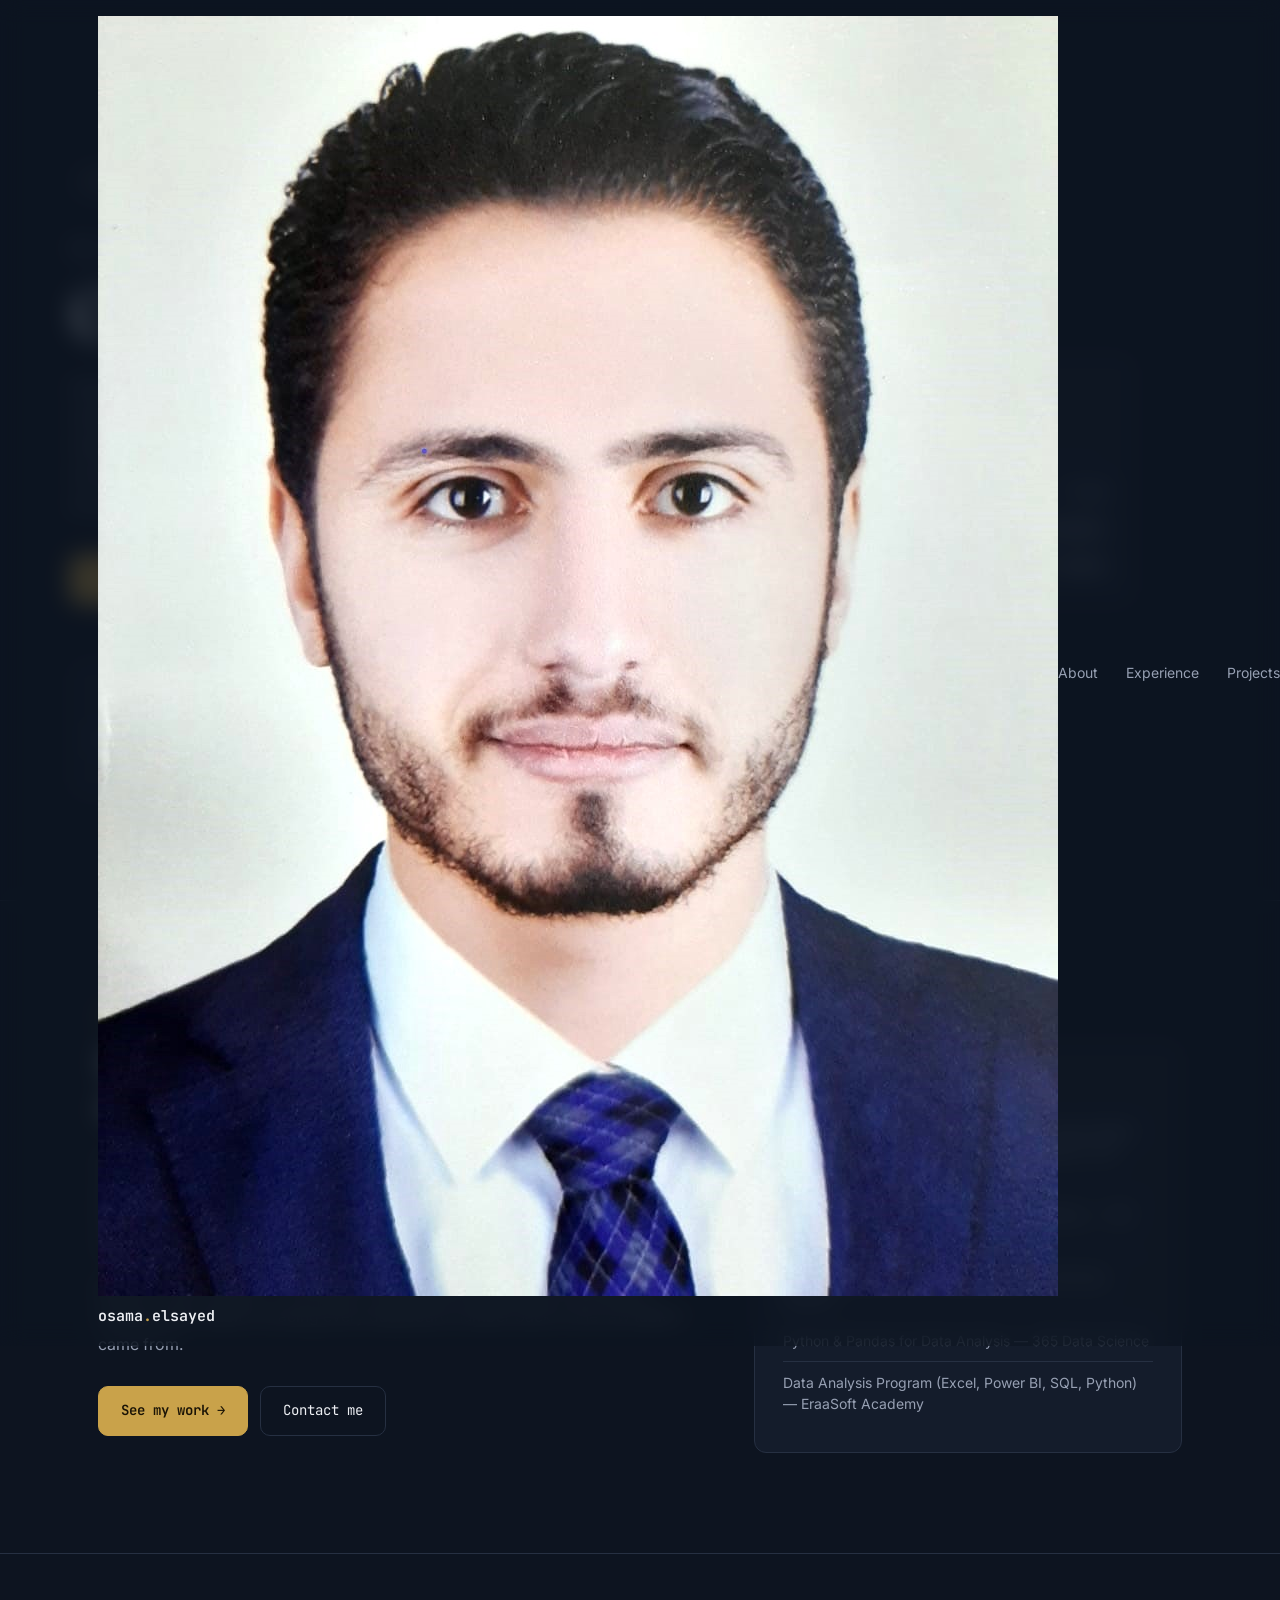
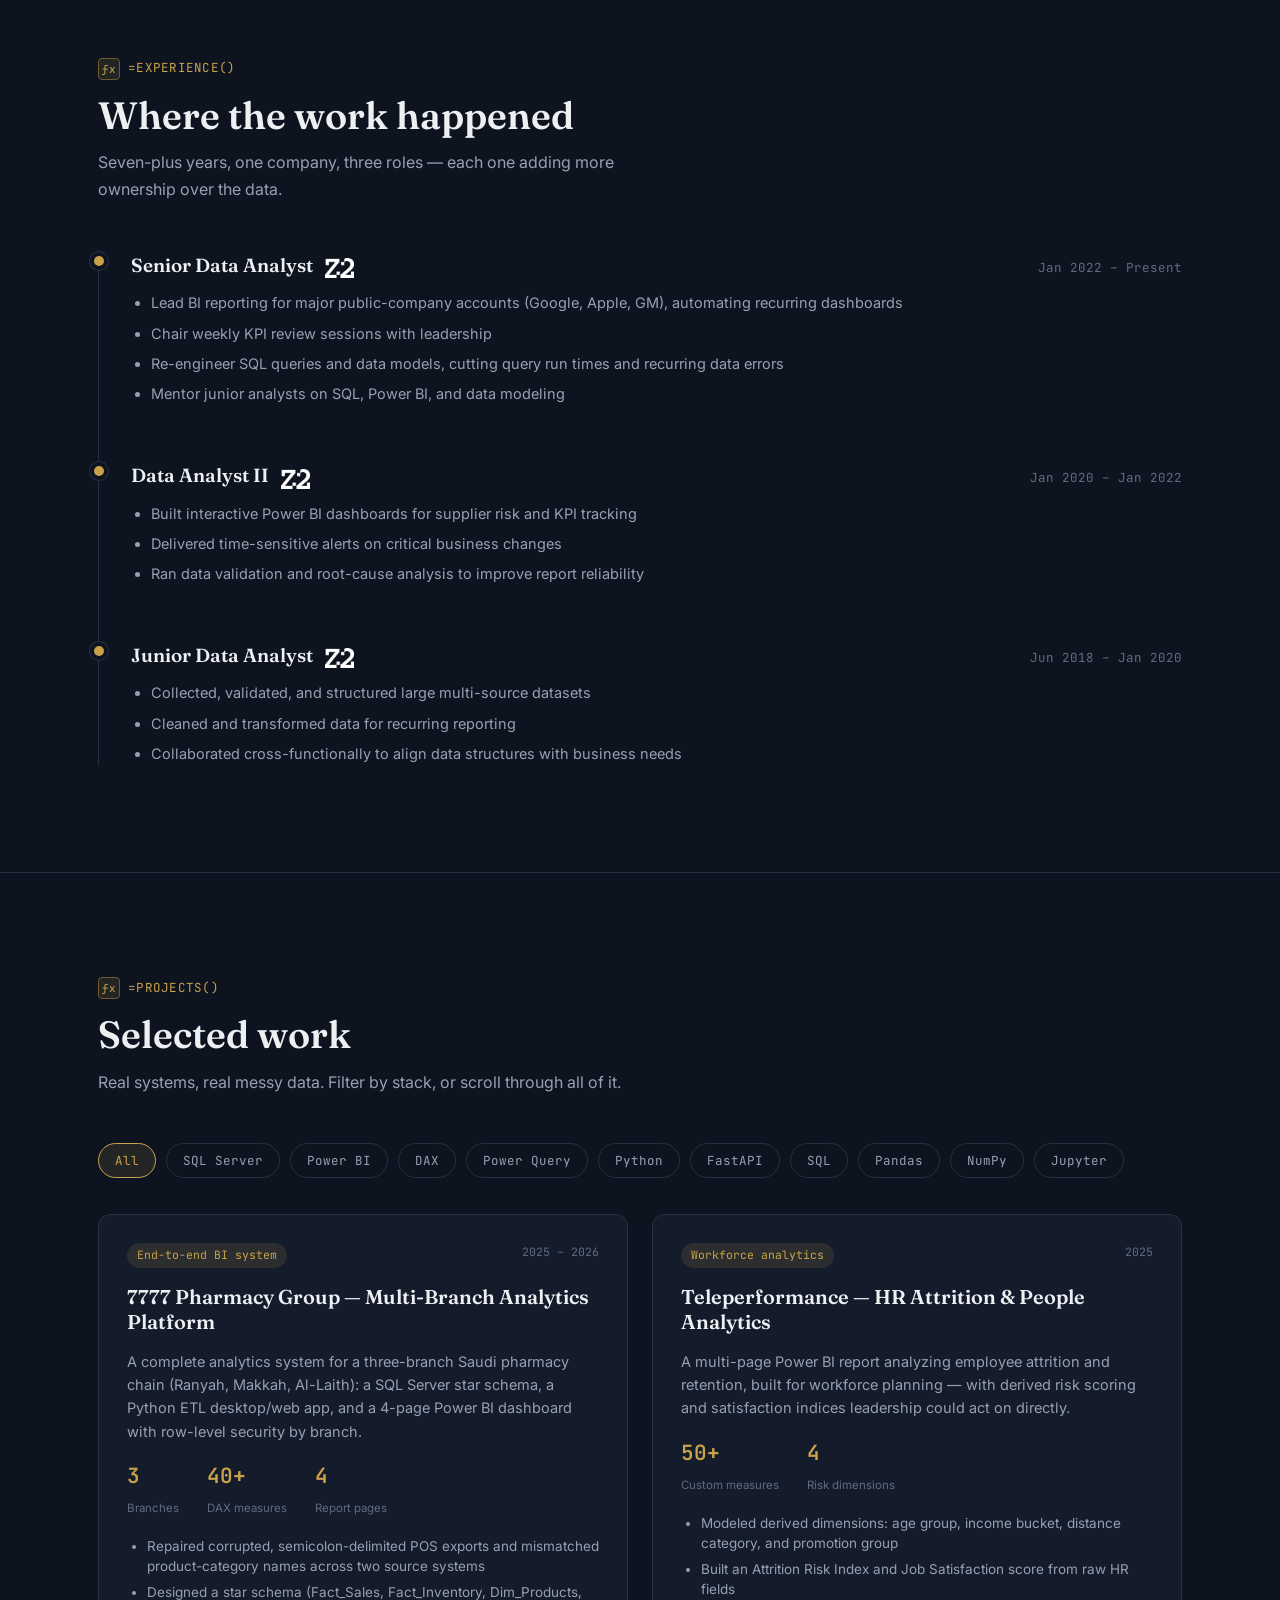
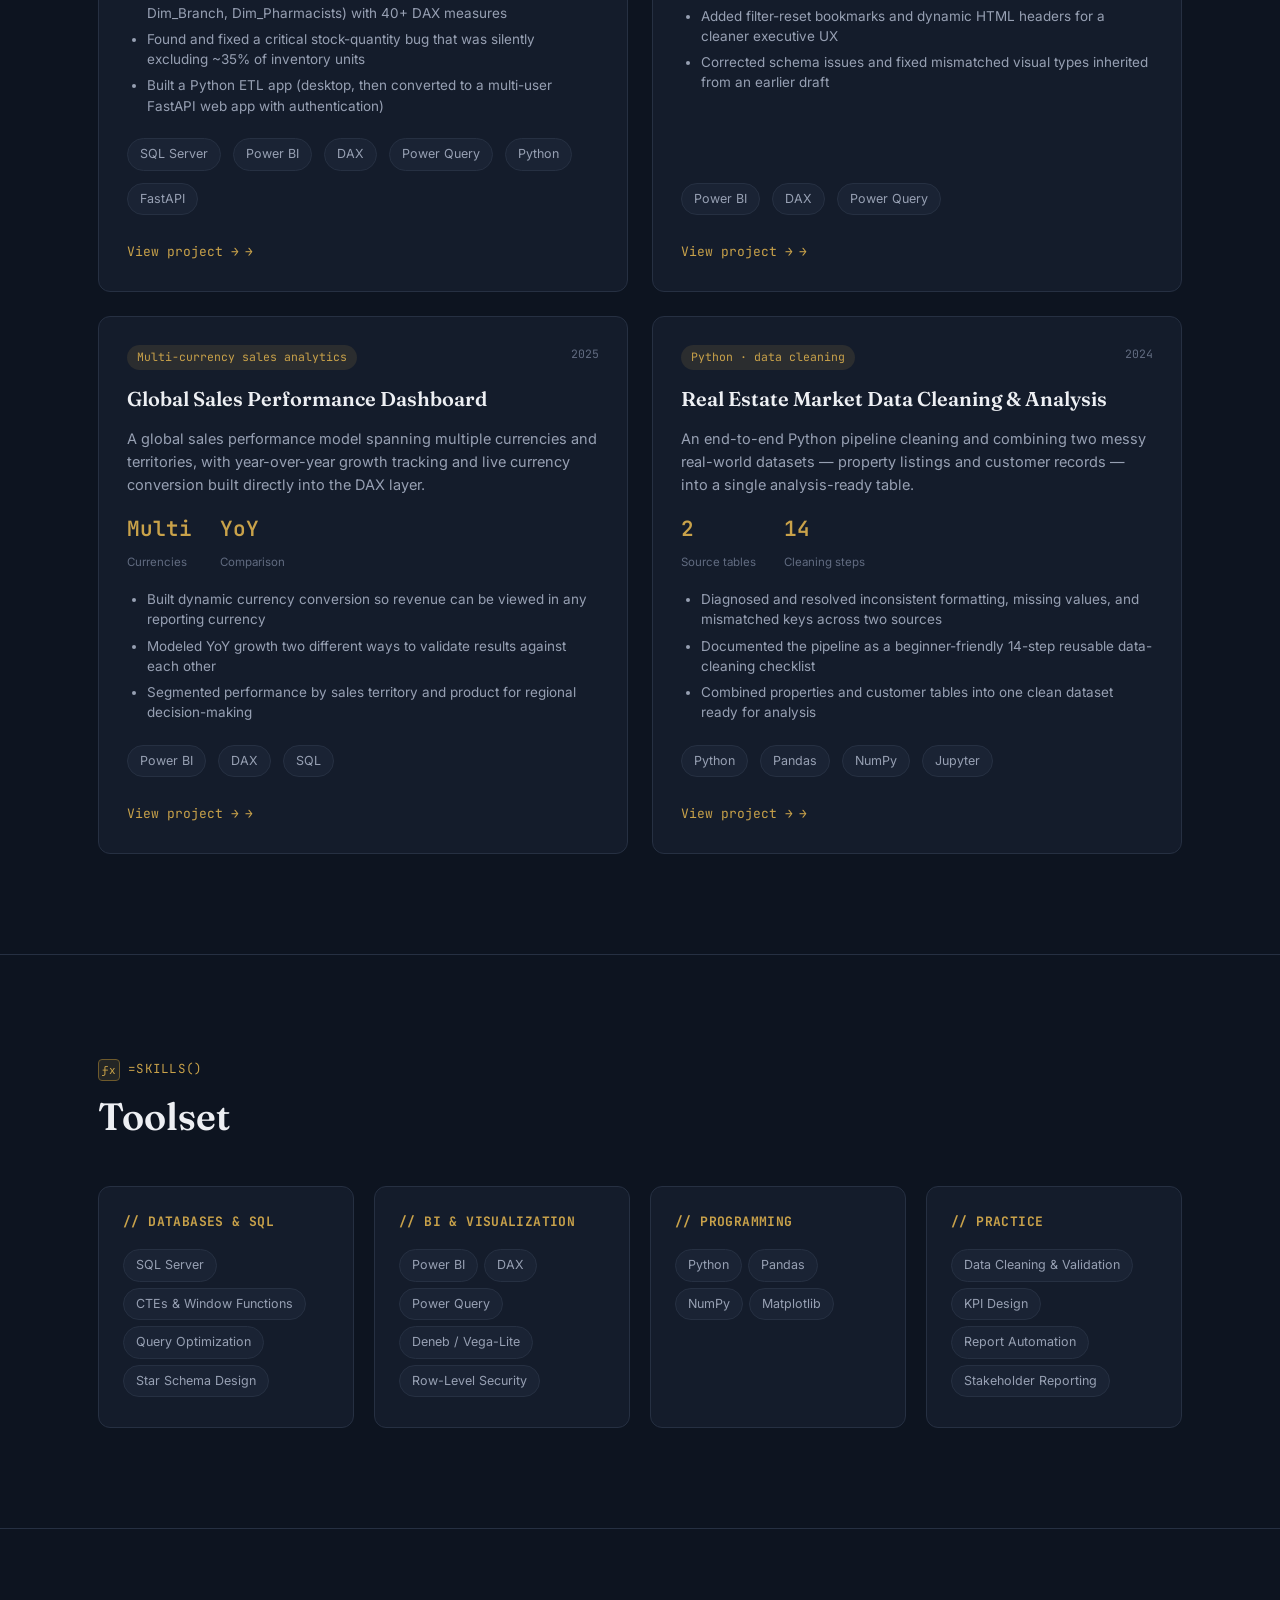
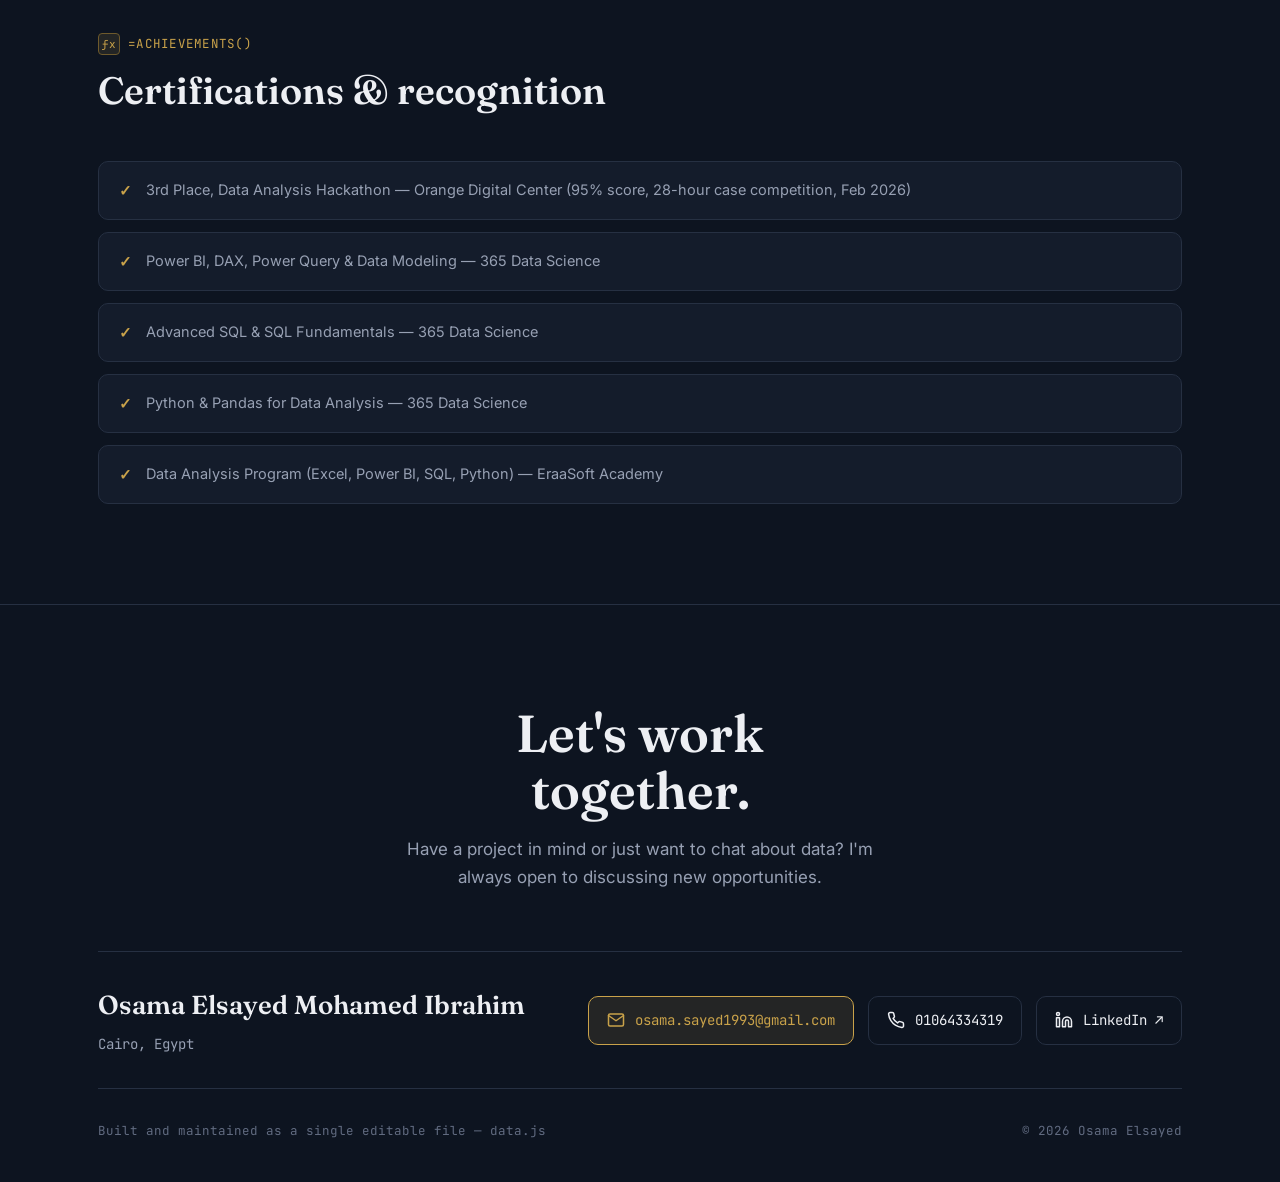
==== commit c89ba541: "Update index.html" ====
--- a/index.html
+++ b/index.html
@@ -23,7 +23,10 @@
 <!-- Nav -->
 <nav class="nav" id="navbar">
   <div class="wrap">
-    <a href="#top" class="nav-mark">osama<span>.</span>elsayed</a>
+    <a href="#top" class="nav-mark">
+      <img src="profile.jpg" alt="Osama Elsayed" class="nav-avatar">
+      osama<span>.</span>elsayed
+    </a>
     <div class="nav-links" id="navLinks">
       <a href="#about">About</a>
       <a href="#experience">Experience</a>
@@ -75,7 +78,7 @@
     <div class="hero-visual">
       <div class="kpi-panel">
         <div class="kpi-panel-head">
-          <span class="kpi-mark">OE</span>
+          <img src="profile.jpg" alt="Osama Elsayed" class="kpi-mark">
           <span class="kpi-role">Senior Data<br>Analyst</span>
         </div>
         <div class="kpi-rows" id="kpiRows"></div>
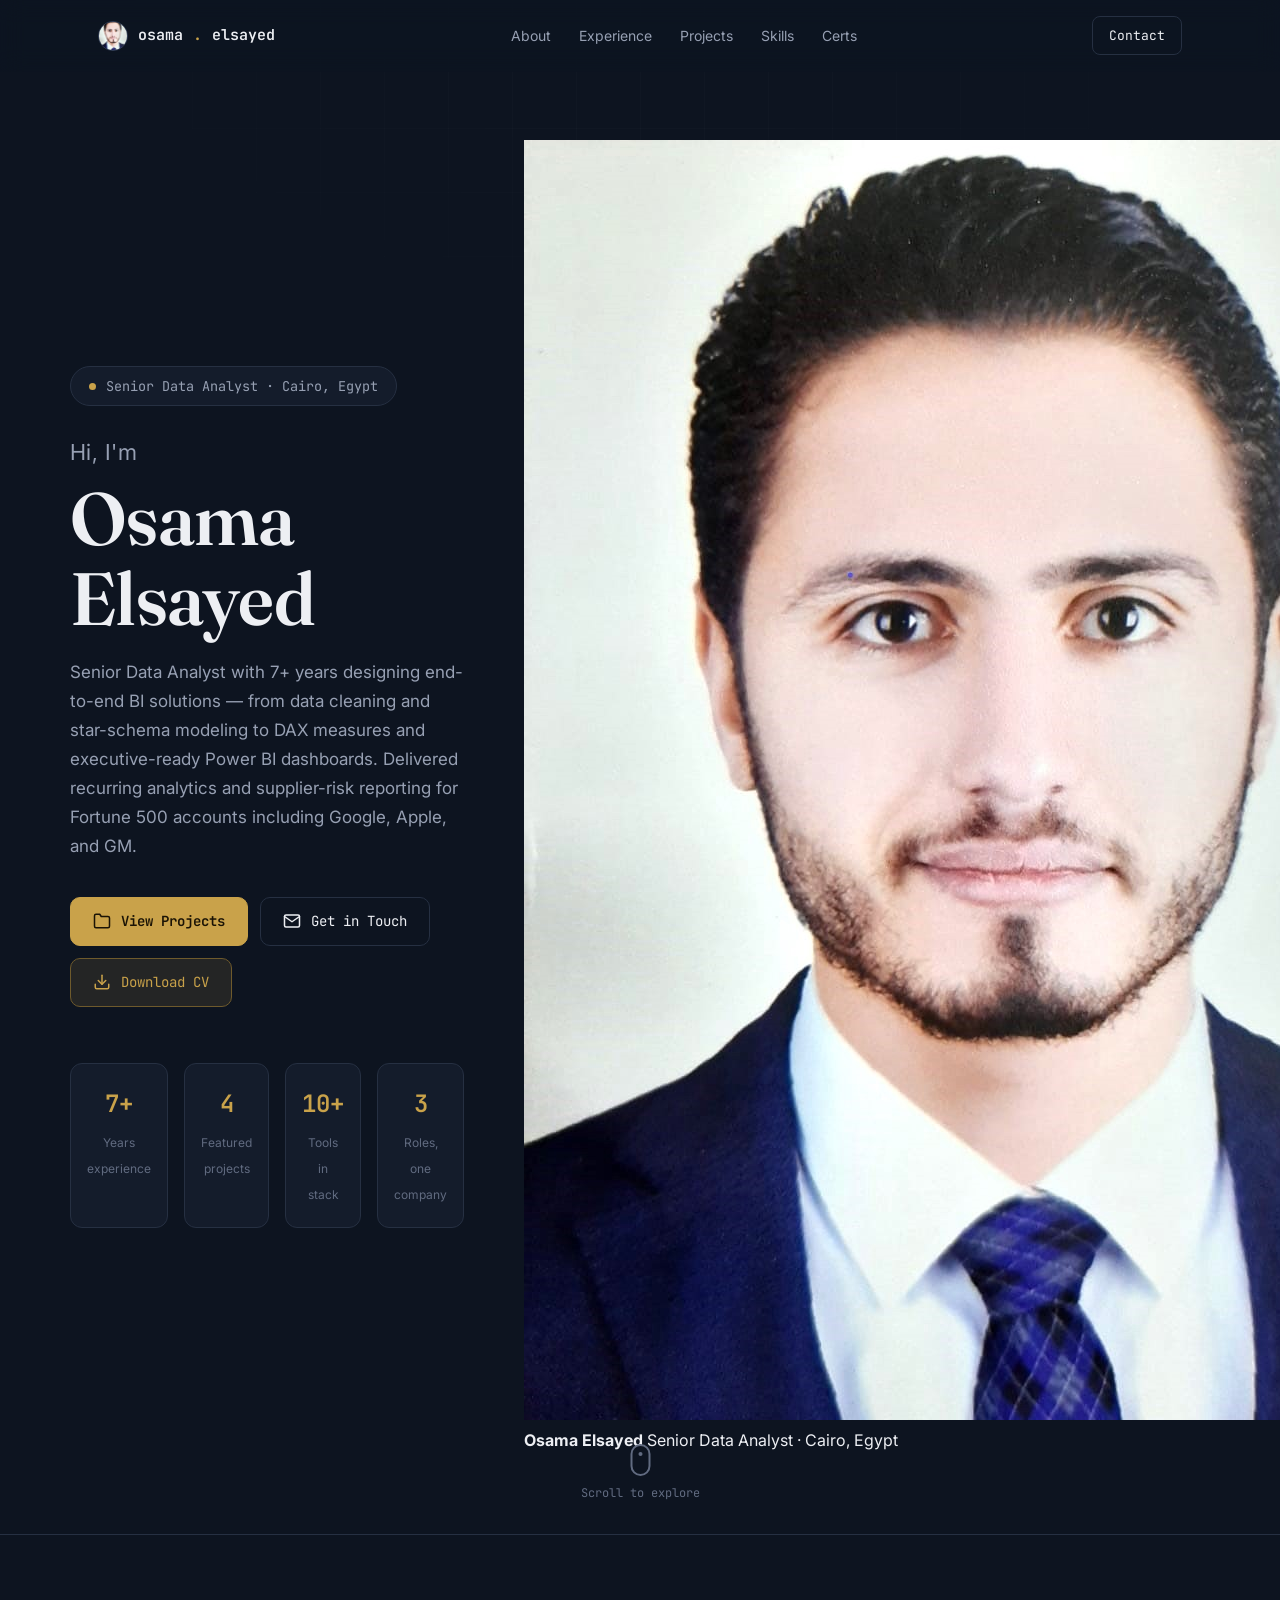
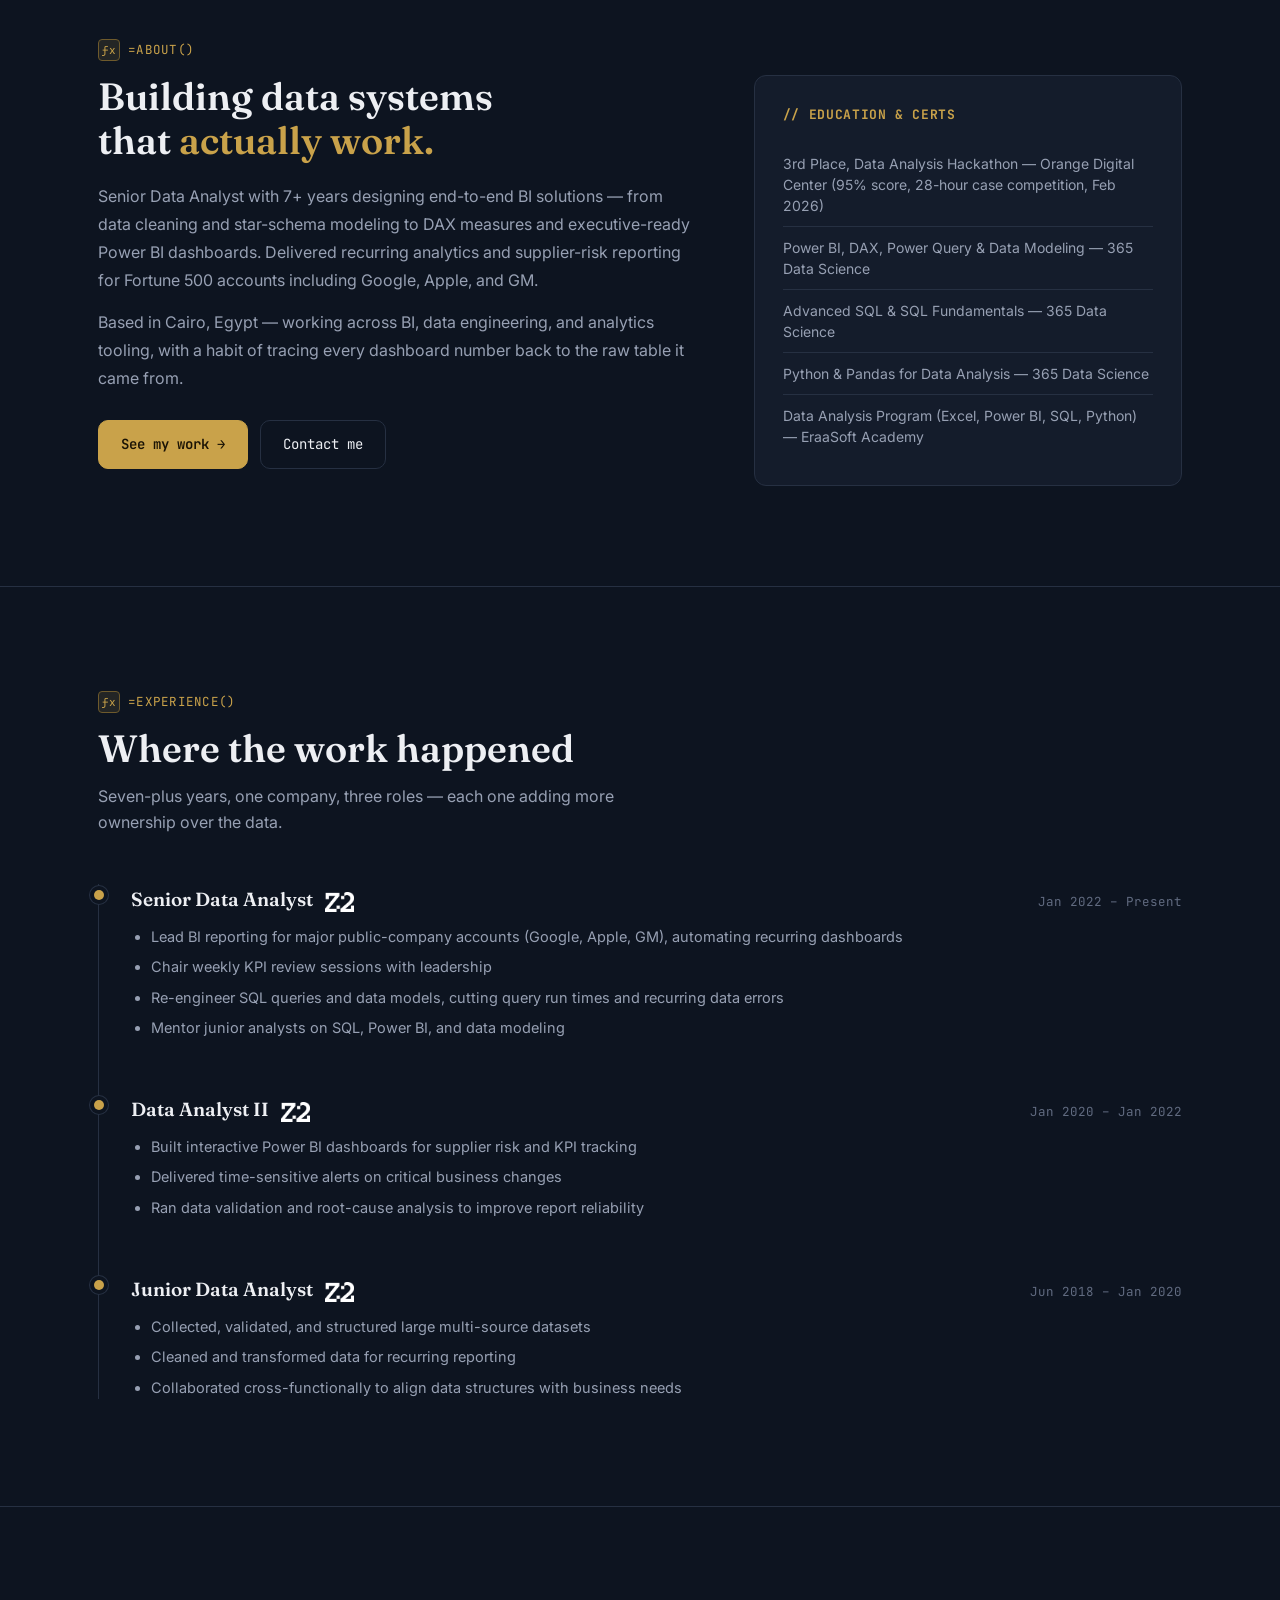
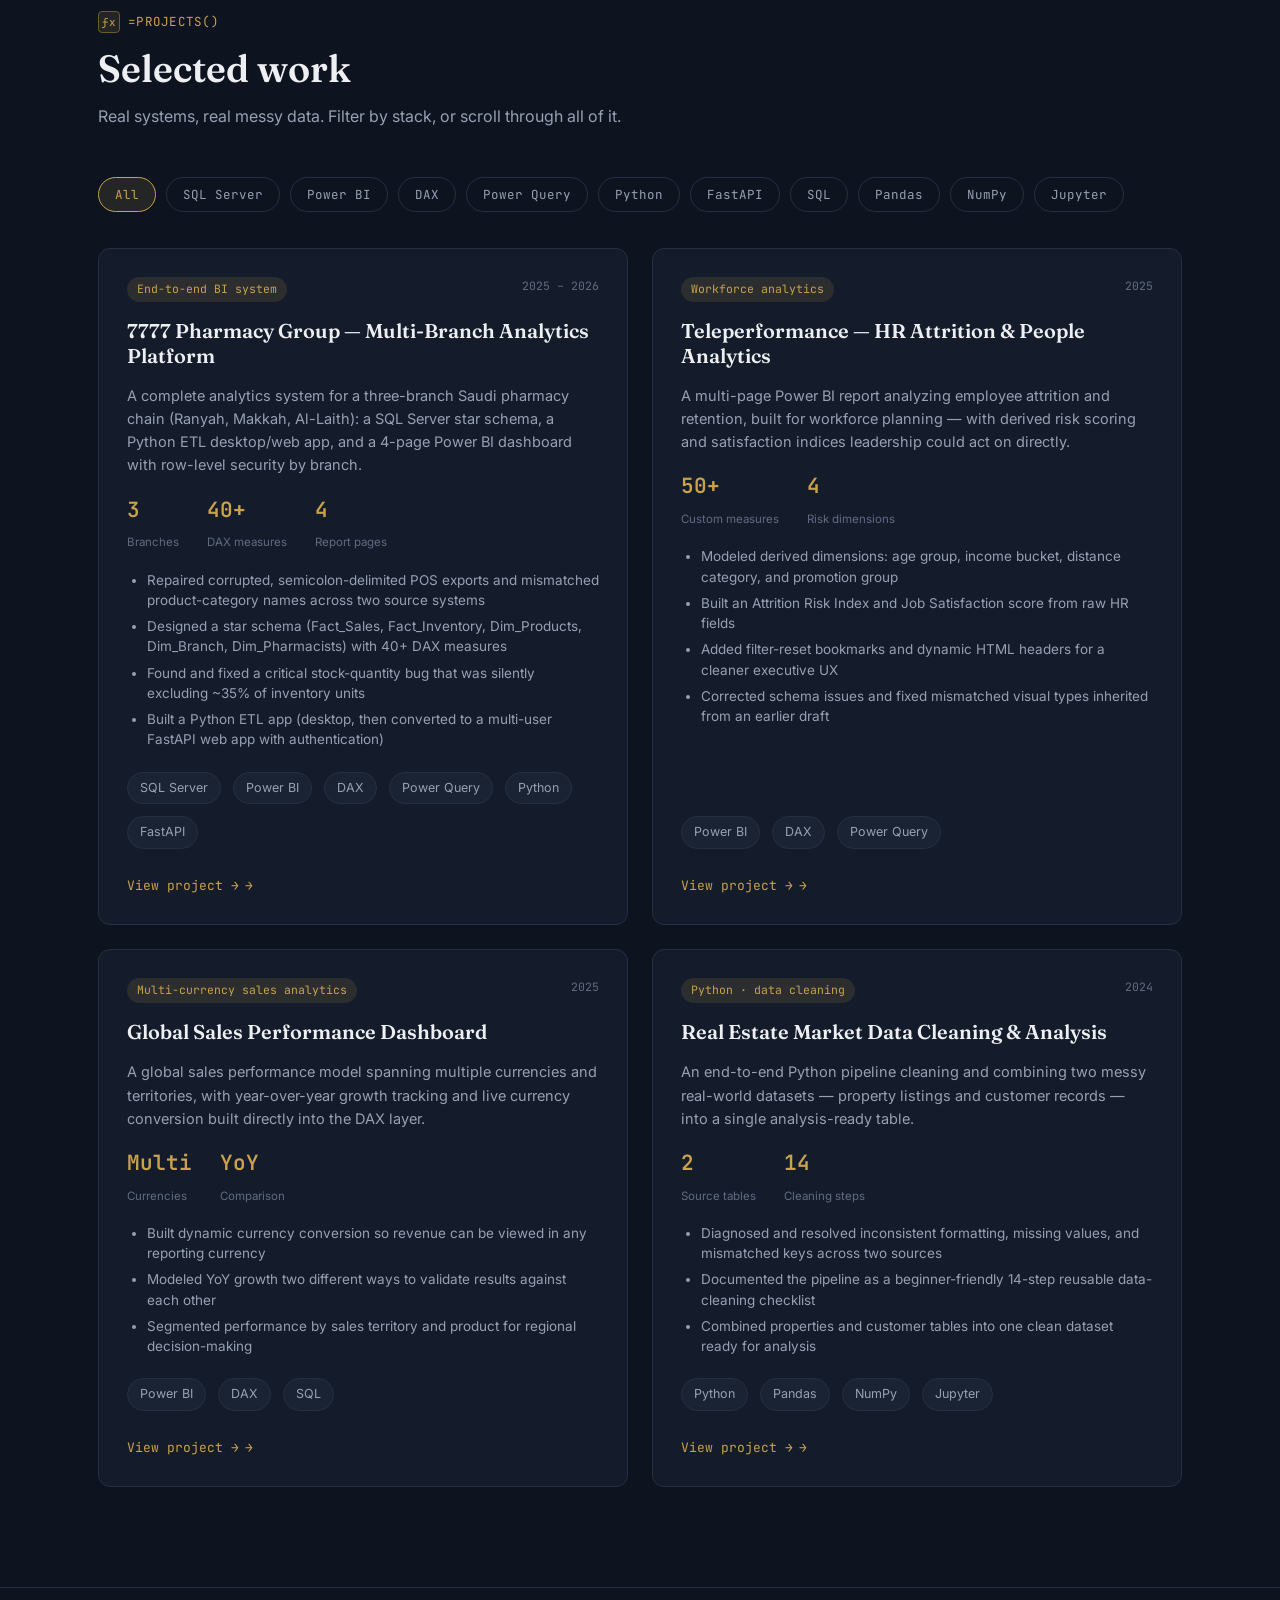
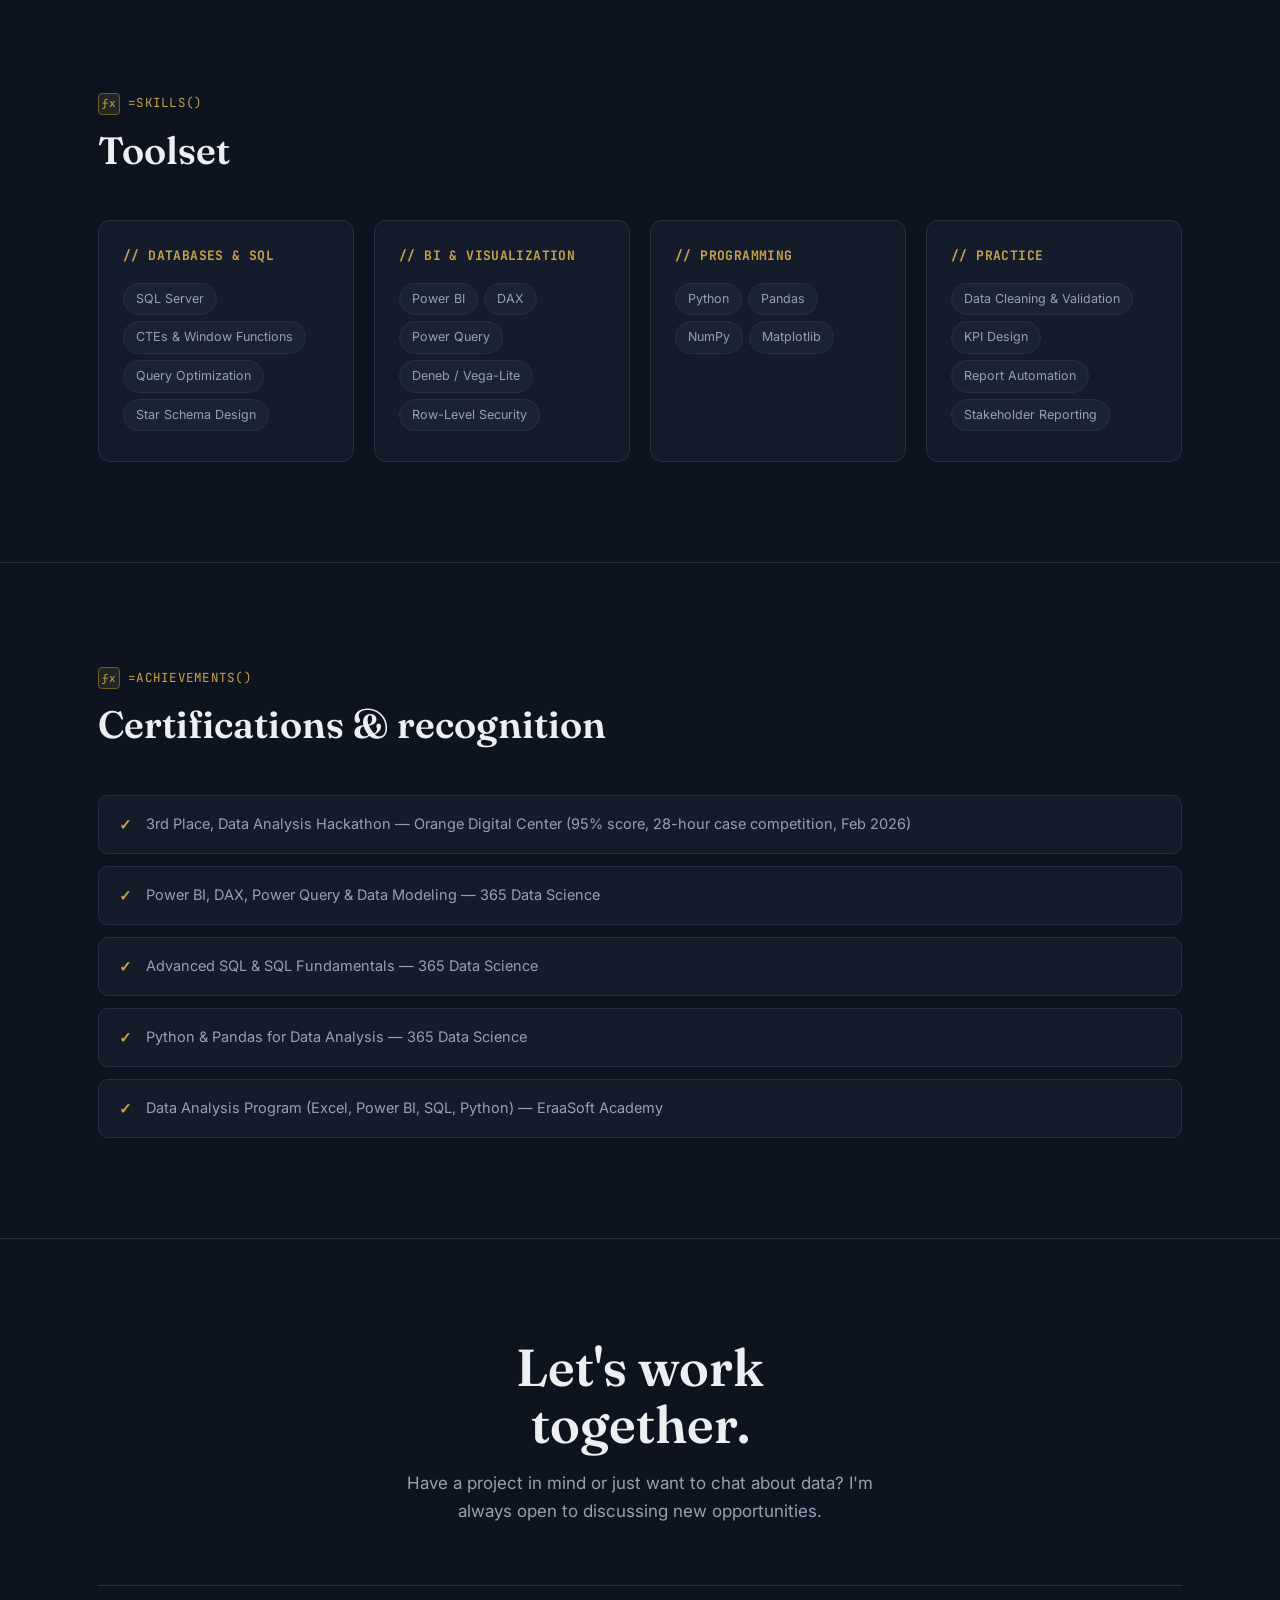
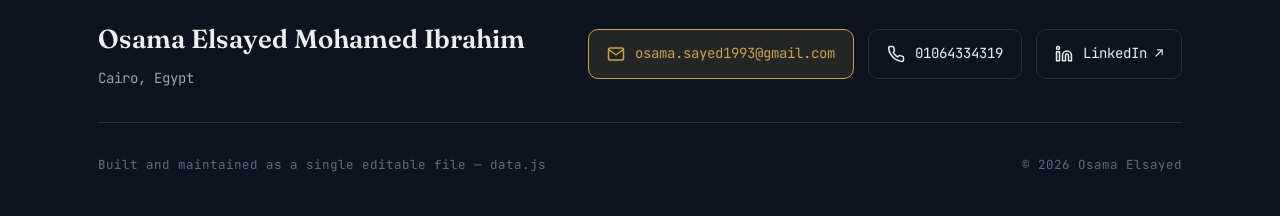
==== commit ba51c2fe: "Update hero visual section in index.html Replaced KPI panel with a portrait frame and updated the vi" ====
--- a/index.html
+++ b/index.html
@@ -76,12 +76,12 @@
     </div>
 
     <div class="hero-visual">
-      <div class="kpi-panel">
-        <div class="kpi-panel-head">
-          <img src="profile.jpg" alt="Osama Elsayed" class="kpi-mark">
-          <span class="kpi-role">Senior Data<br>Analyst</span>
+      <div class="portrait-frame">
+        <img src="profile.jpg" alt="Osama Elsayed" class="portrait-img">
+        <div class="portrait-caption">
+          <strong>Osama Elsayed</strong>
+          Senior Data Analyst · Cairo, Egypt
         </div>
-        <div class="kpi-rows" id="kpiRows"></div>
       </div>
     </div>
   </div>
@@ -245,13 +245,6 @@
   <div class="stat-card"><span class="num">3</span><span class="lbl">Roles, one company</span></div>
 `;
 
-// Hero KPI panel (signature visual element)
-document.getElementById('kpiRows').innerHTML = `
-  <div class="kpi-row"><span class="kpi-label">Experience</span><span class="kpi-value">${years} yrs</span></div>
-  <div class="kpi-row"><span class="kpi-label">Focus</span><span class="kpi-value">BI &amp; Analytics</span></div>
-  <div class="kpi-row"><span class="kpi-label">Core stack</span><span class="kpi-value">SQL · Power BI · Python</span></div>
-`;
-
 // ---- Toast ----
 function showToast(msg) {
   const toast = document.getElementById('toast');
--- a/style.css
+++ b/style.css
@@ -115,6 +115,9 @@
 }
 .nav .wrap{ display:flex; align-items:center; justify-content:space-between; padding: 16px 28px; }
 .nav-mark{
+  display: inline-flex;
+  align-items: center;
+  gap: 10px;
   font-family: var(--font-mono);
   font-weight:600;
   font-size:15px;
@@ -123,6 +126,13 @@
 }
 .nav-mark:hover{ color: var(--gold); }
 .nav-mark span{ color: var(--gold); }
+.nav-avatar{
+  width: 30px;
+  height: 30px;
+  border-radius: 50%;
+  object-fit: cover;
+  border: 1px solid var(--border-light);
+}
 
 .nav-links{ display:flex; gap: 28px; font-size: 14px; color: var(--text-dim); align-items: center; }
 .nav-links a{
@@ -349,19 +359,13 @@
   border-bottom: 1px solid var(--border);
 }
 .kpi-mark{
-  font-family: var(--font-display);
-  font-weight: 600;
-  font-size: 26px;
-  color: var(--gold);
   width: 56px;
   height: 56px;
   flex-shrink: 0;
   border-radius: 50%;
+  object-fit: cover;
   background: var(--surface-2);
   border: 1px solid var(--border-light);
-  display: flex;
-  align-items: center;
-  justify-content: center;
 }
 .kpi-role{
   font-family: var(--font-mono);
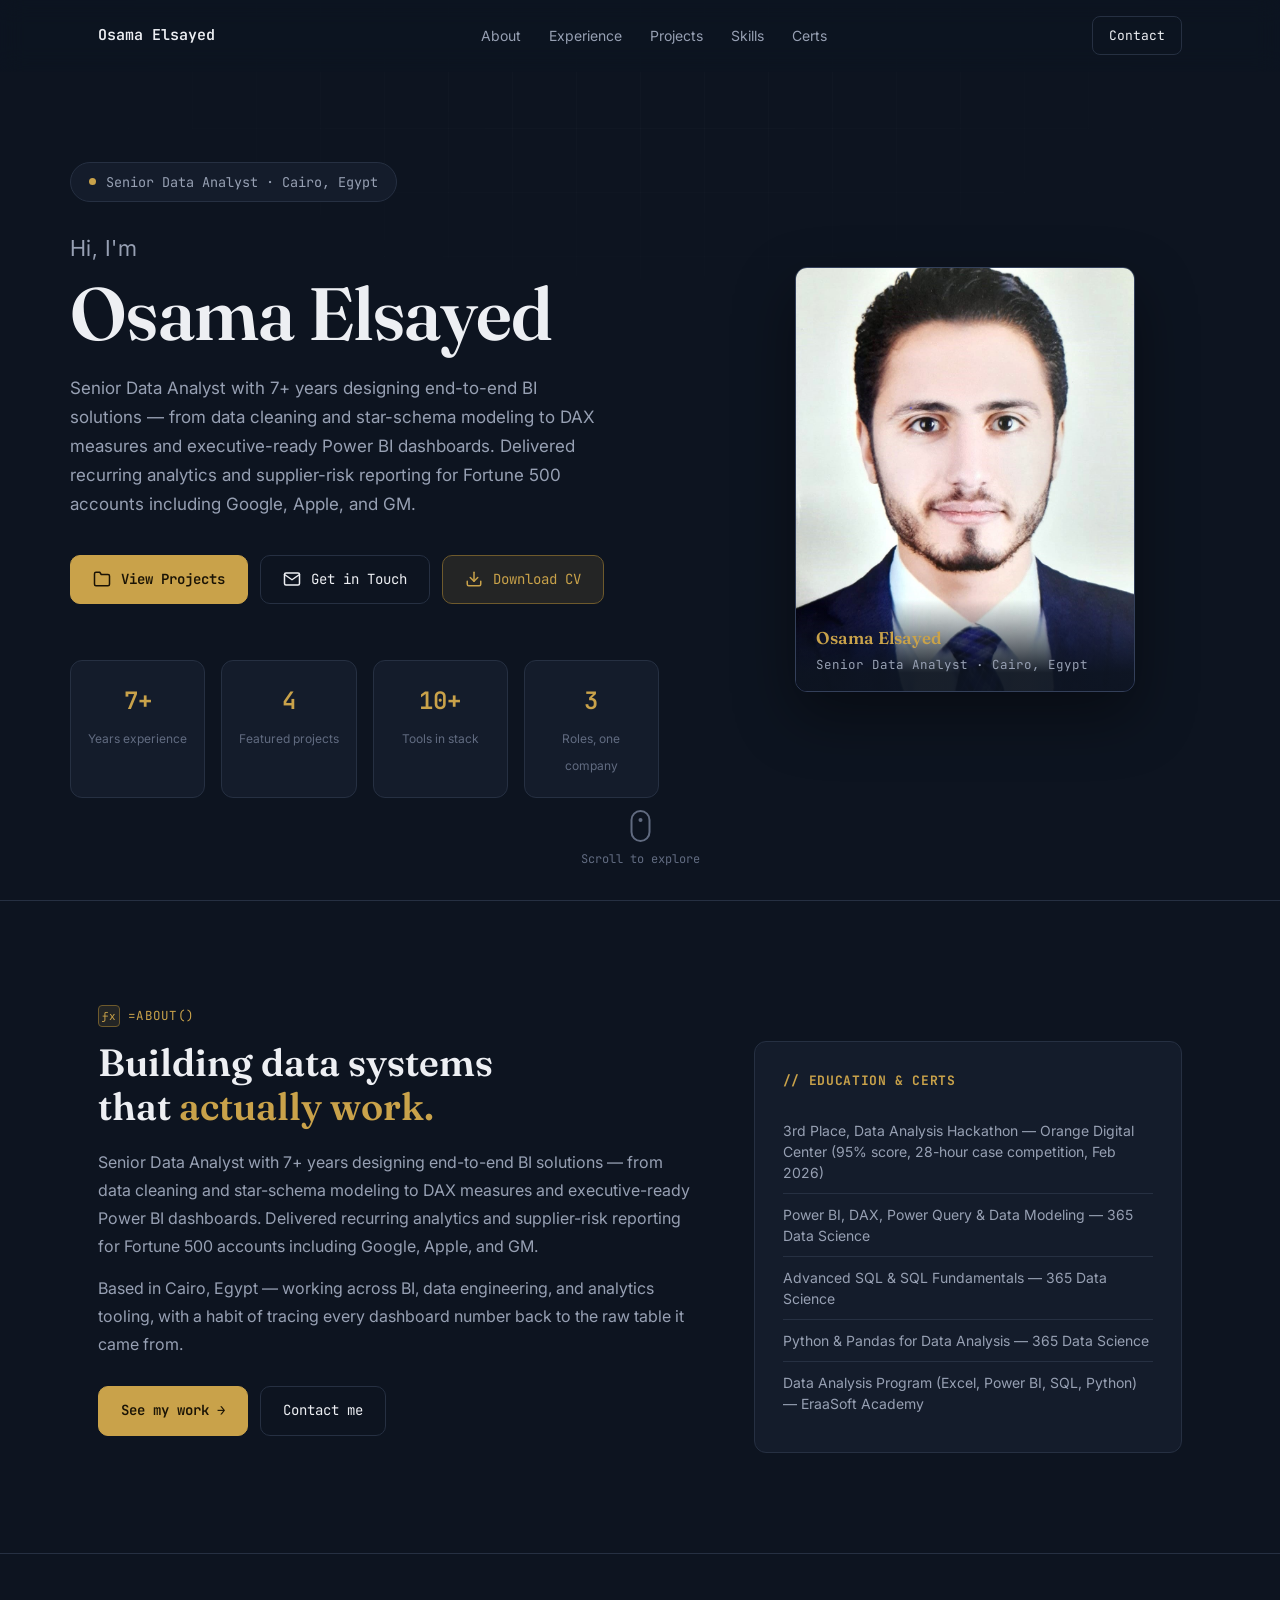
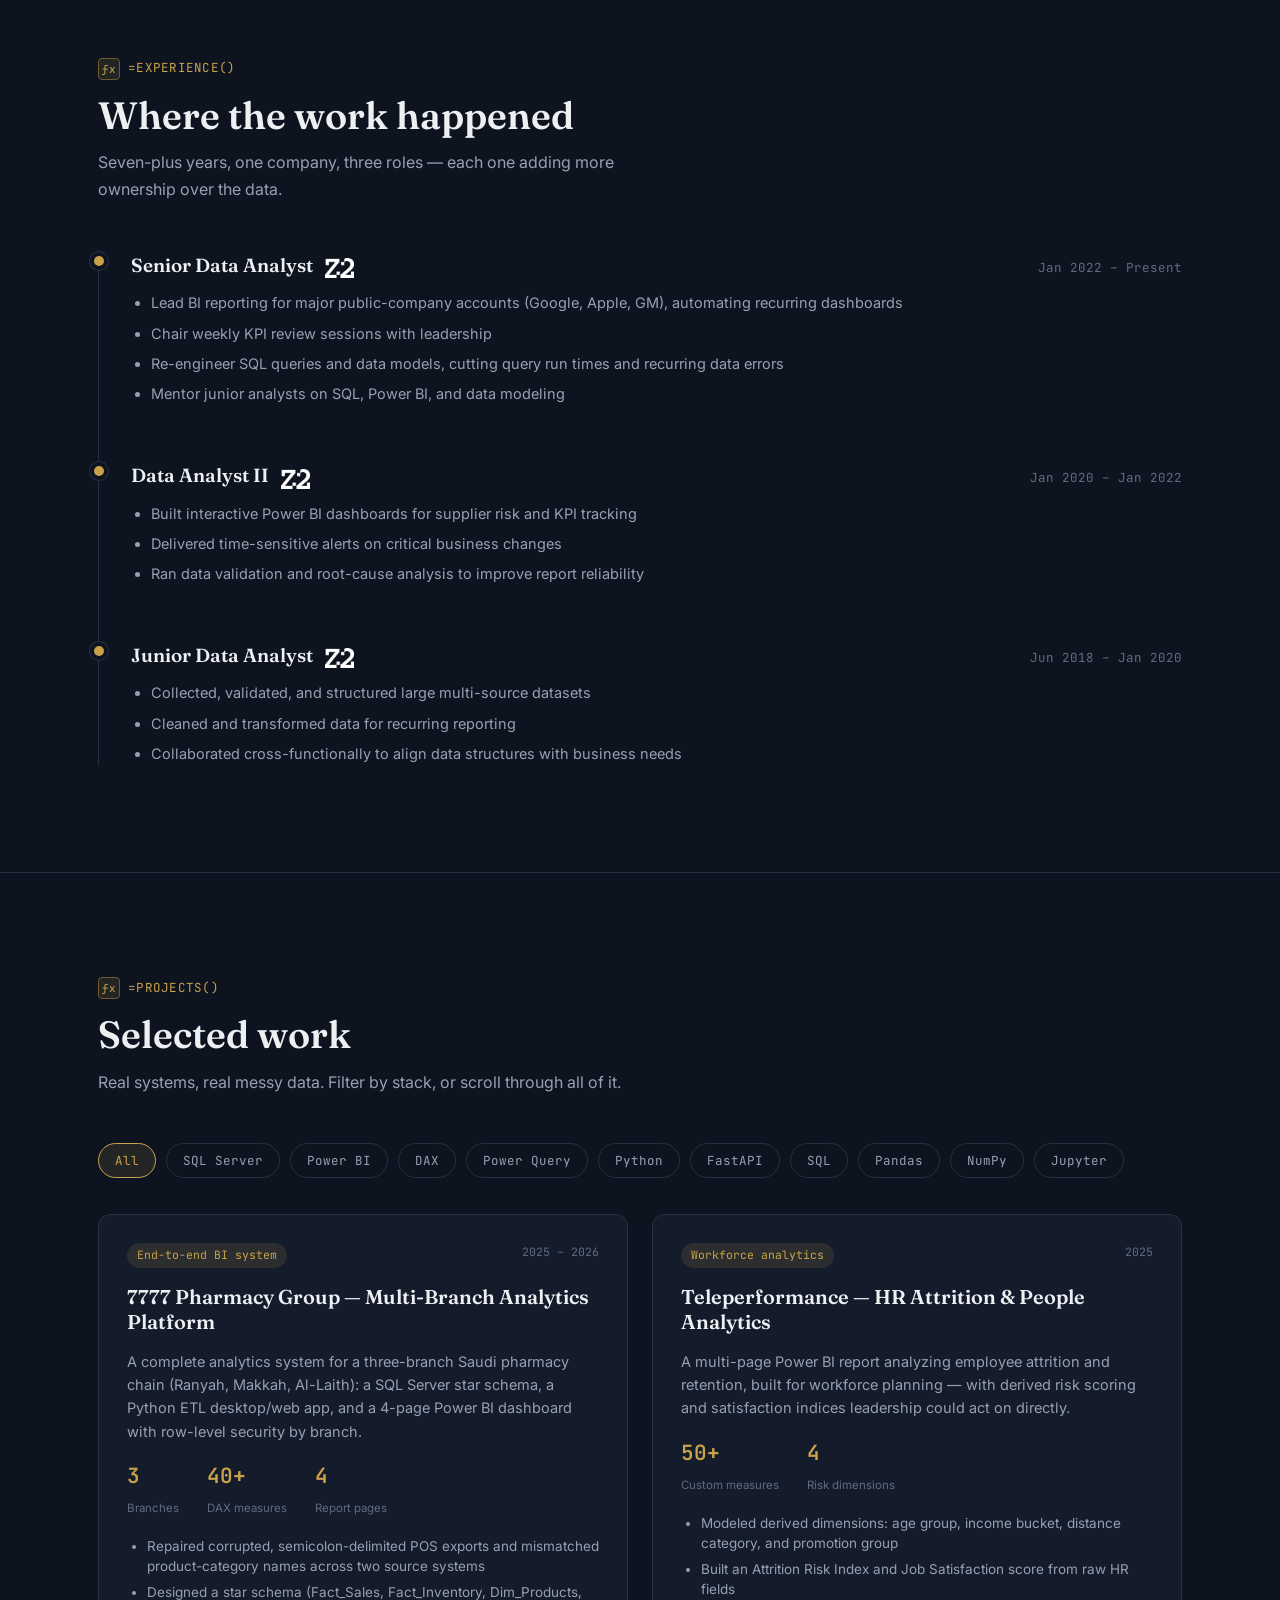
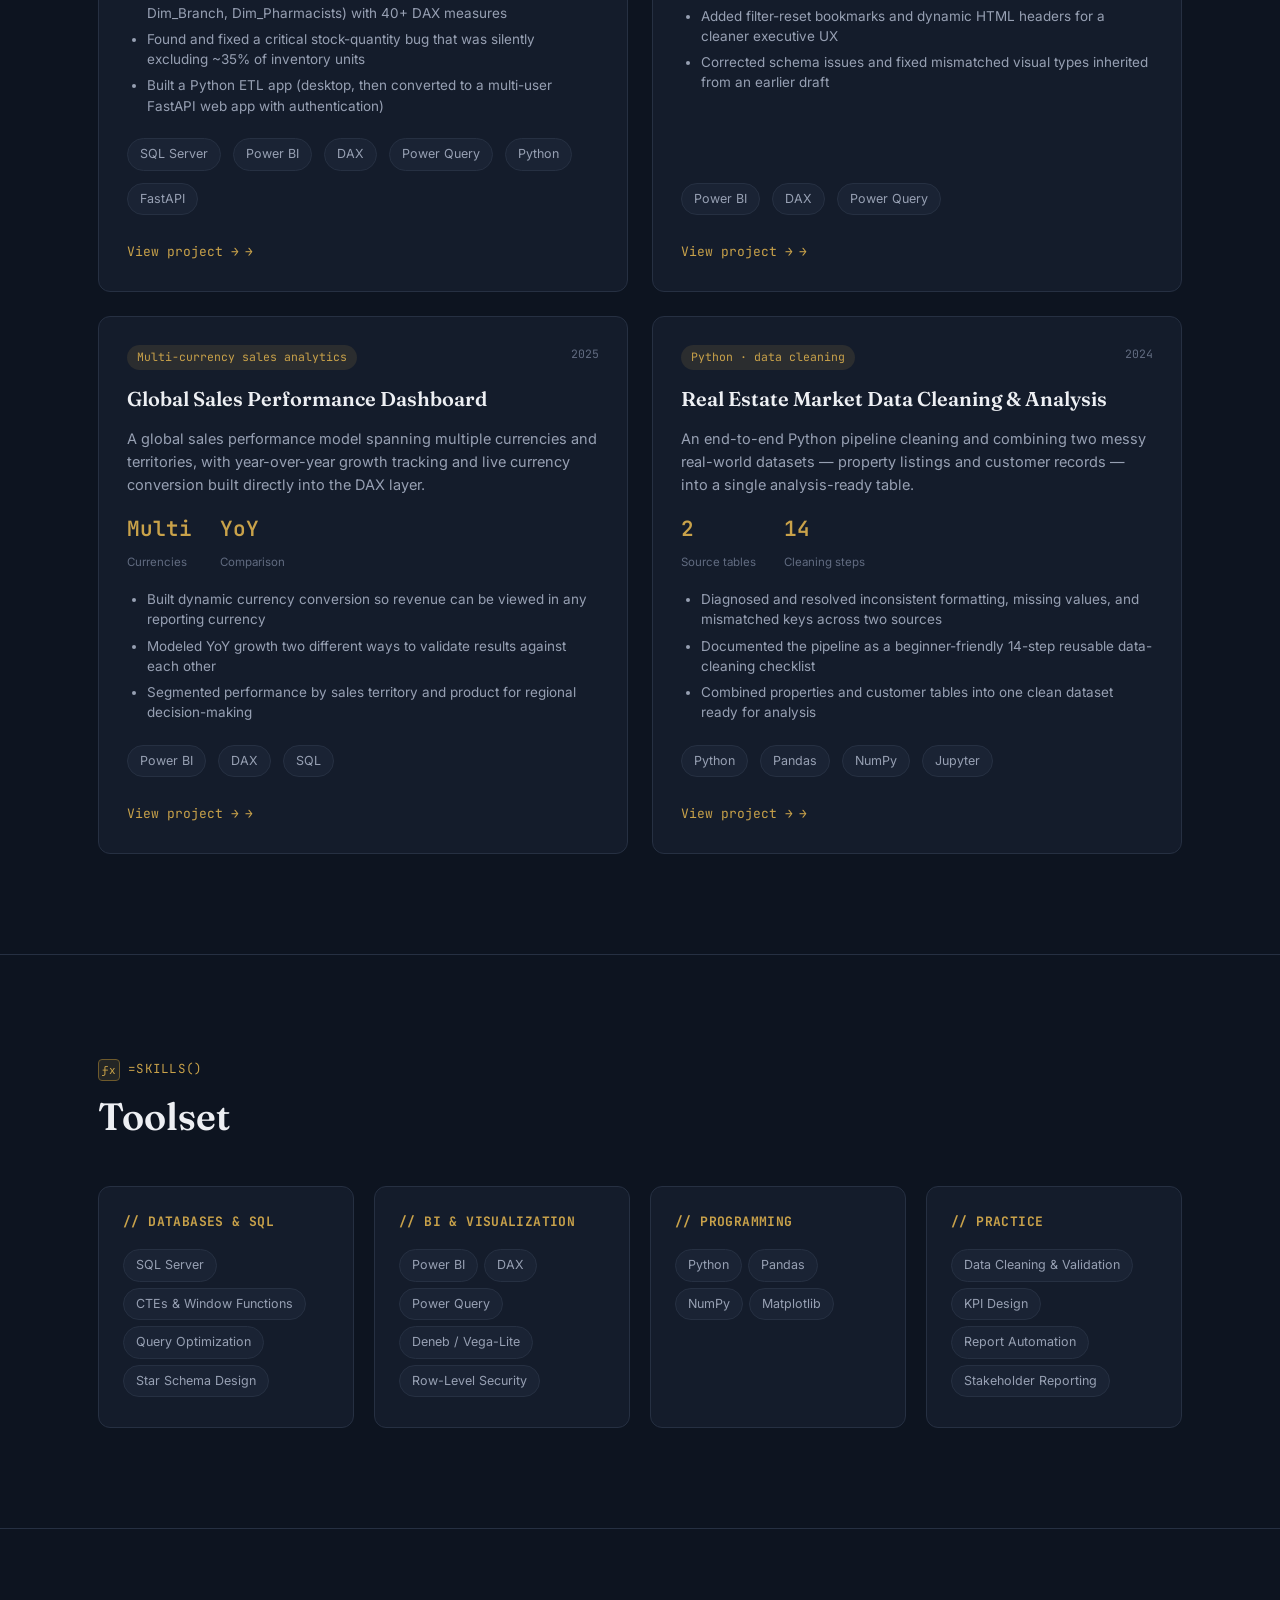
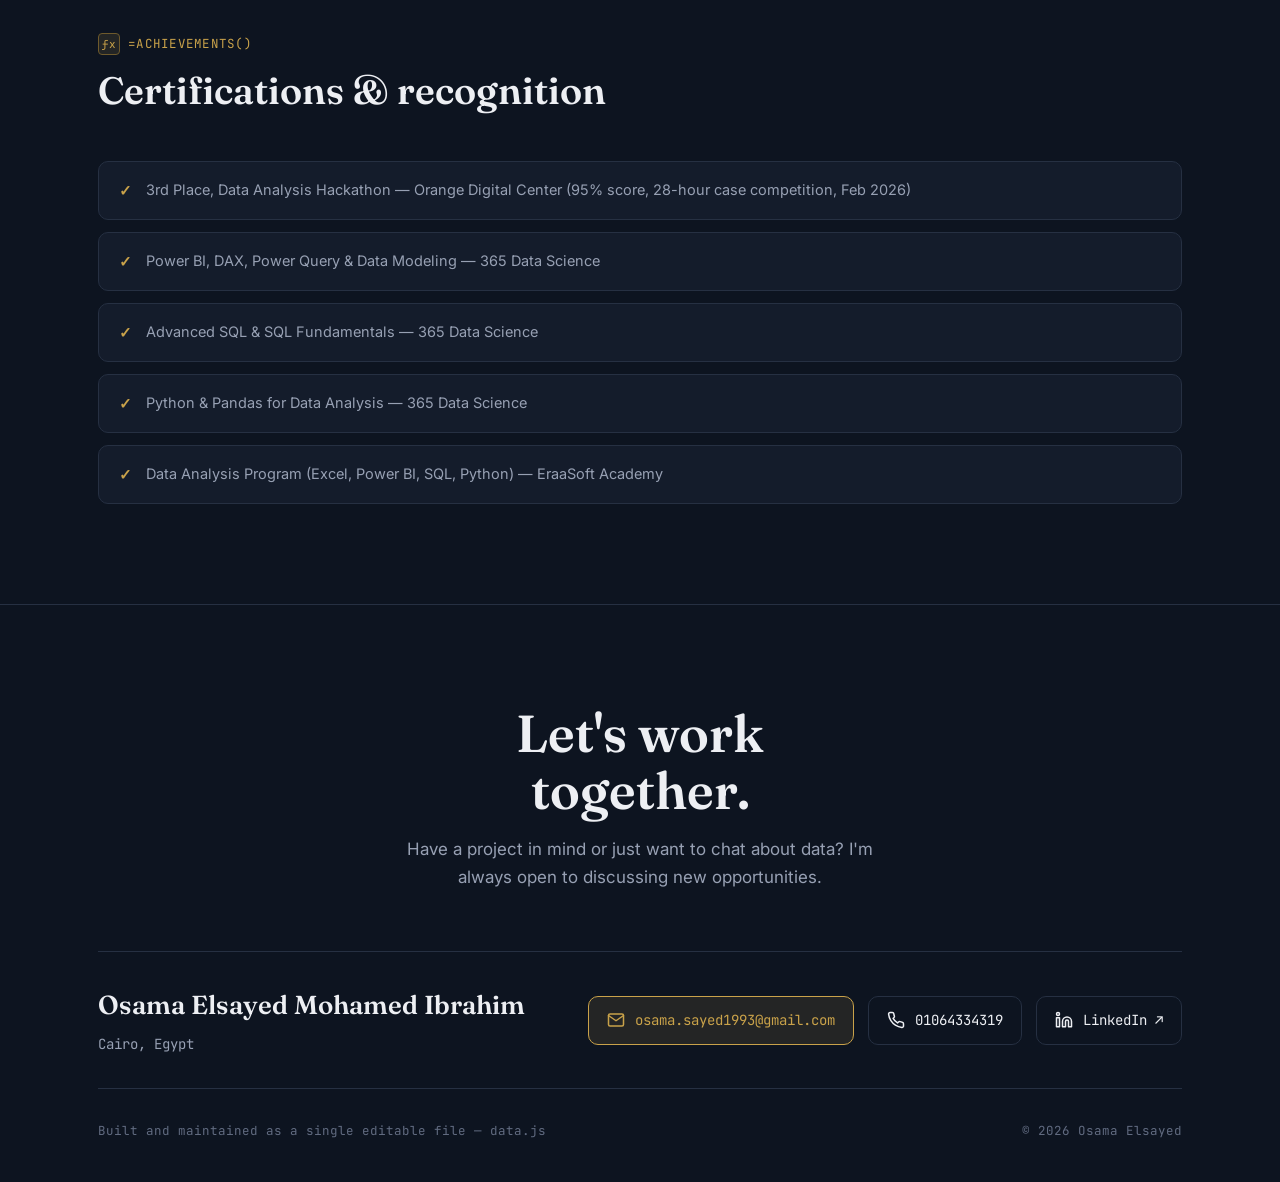
==== commit 6f4e4589: "Simplify navbar link and remove avatar image" ====
--- a/index.html
+++ b/index.html
@@ -23,10 +23,7 @@
 <!-- Nav -->
 <nav class="nav" id="navbar">
   <div class="wrap">
-    <a href="#top" class="nav-mark">
-      <img src="profile.jpg" alt="Osama Elsayed" class="nav-avatar">
-      osama<span>.</span>elsayed
-    </a>
+    <a href="#top" class="nav-mark">Osama Elsayed</a>
     <div class="nav-links" id="navLinks">
       <a href="#about">About</a>
       <a href="#experience">Experience</a>
--- a/style.css
+++ b/style.css
@@ -341,48 +341,39 @@
   justify-content: center;
 }
 
-.kpi-panel{
+.portrait-frame{
+  position: relative;
   width: 100%;
   max-width: 340px;
-  background: var(--surface);
-  border: 1px solid var(--border);
+  aspect-ratio: 4 / 5;
   border-radius: var(--radius);
-  padding: 28px;
-  border-left: 3px solid var(--gold);
-}
-.kpi-panel-head{
-  display: flex;
-  align-items: center;
-  gap: 16px;
-  padding-bottom: 20px;
-  margin-bottom: 20px;
-  border-bottom: 1px solid var(--border);
-}
-.kpi-mark{
-  width: 56px;
-  height: 56px;
-  flex-shrink: 0;
-  border-radius: 50%;
+  overflow: hidden;
+  border: 1px solid var(--border-light);
+  box-shadow: 0 24px 60px rgba(0,0,0,0.4);
+}
+.portrait-img{
+  width: 100%;
+  height: 100%;
   object-fit: cover;
-  background: var(--surface-2);
-  border: 1px solid var(--border-light);
-}
-.kpi-role{
-  font-family: var(--font-mono);
-  font-size: 13px;
-  color: var(--text-dim);
-  line-height: 1.5;
-}
-.kpi-rows{ display: flex; flex-direction: column; gap: 14px; }
-.kpi-row{
-  display: flex;
-  justify-content: space-between;
-  align-items: baseline;
-  gap: 12px;
-  font-size: 13.5px;
-}
-.kpi-label{ color: var(--text-faint); font-family: var(--font-mono); font-size: 12px; }
-.kpi-value{ color: var(--text); font-weight: 500; text-align: right; }
+  display: block;
+}
+.portrait-caption{
+  position: absolute;
+  left: 0; right: 0; bottom: 0;
+  padding: 24px 20px 16px;
+  background: linear-gradient(to top, rgba(13,20,32,0.95) 20%, transparent);
+  font-family: var(--font-mono);
+  font-size: 12.5px;
+  color: var(--text-dim);
+}
+.portrait-caption strong{
+  display: block;
+  font-family: var(--font-display);
+  font-weight: 600;
+  font-size: 17px;
+  color: var(--gold);
+  margin-bottom: 3px;
+}
 
 /* Scroll indicator */
 .scroll-indicator{
@@ -838,7 +829,7 @@
   .lede{ margin: 0 auto 32px; }
   .hero-actions{ justify-content: center; }
   .hero-stats{ grid-template-columns: repeat(2, 1fr); }
-  .kpi-panel{ margin: 0 auto; }
+  .portrait-frame{ margin: 0 auto; max-width: 280px; }
   .about-grid{ grid-template-columns: 1fr; }
   .about-card{ position: static; }
   .skills-grid{ grid-template-columns: repeat(2, 1fr); }
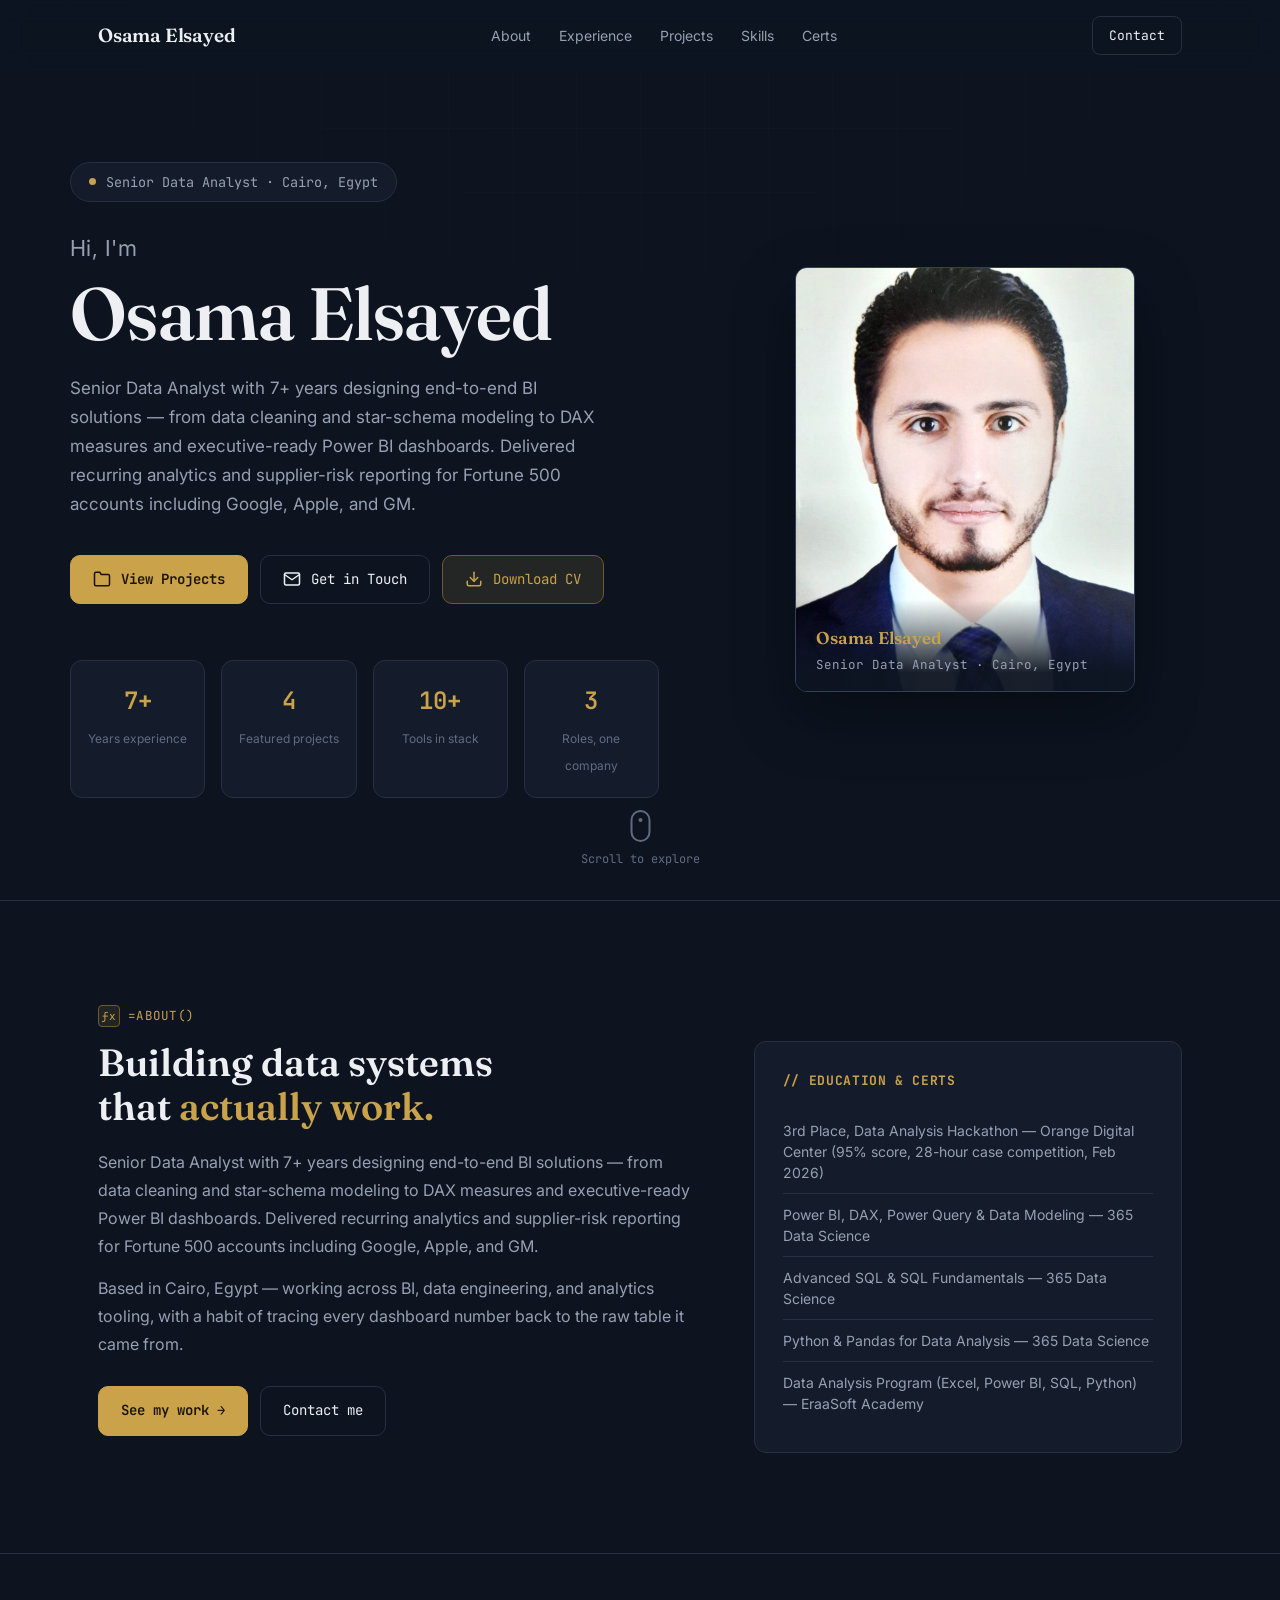
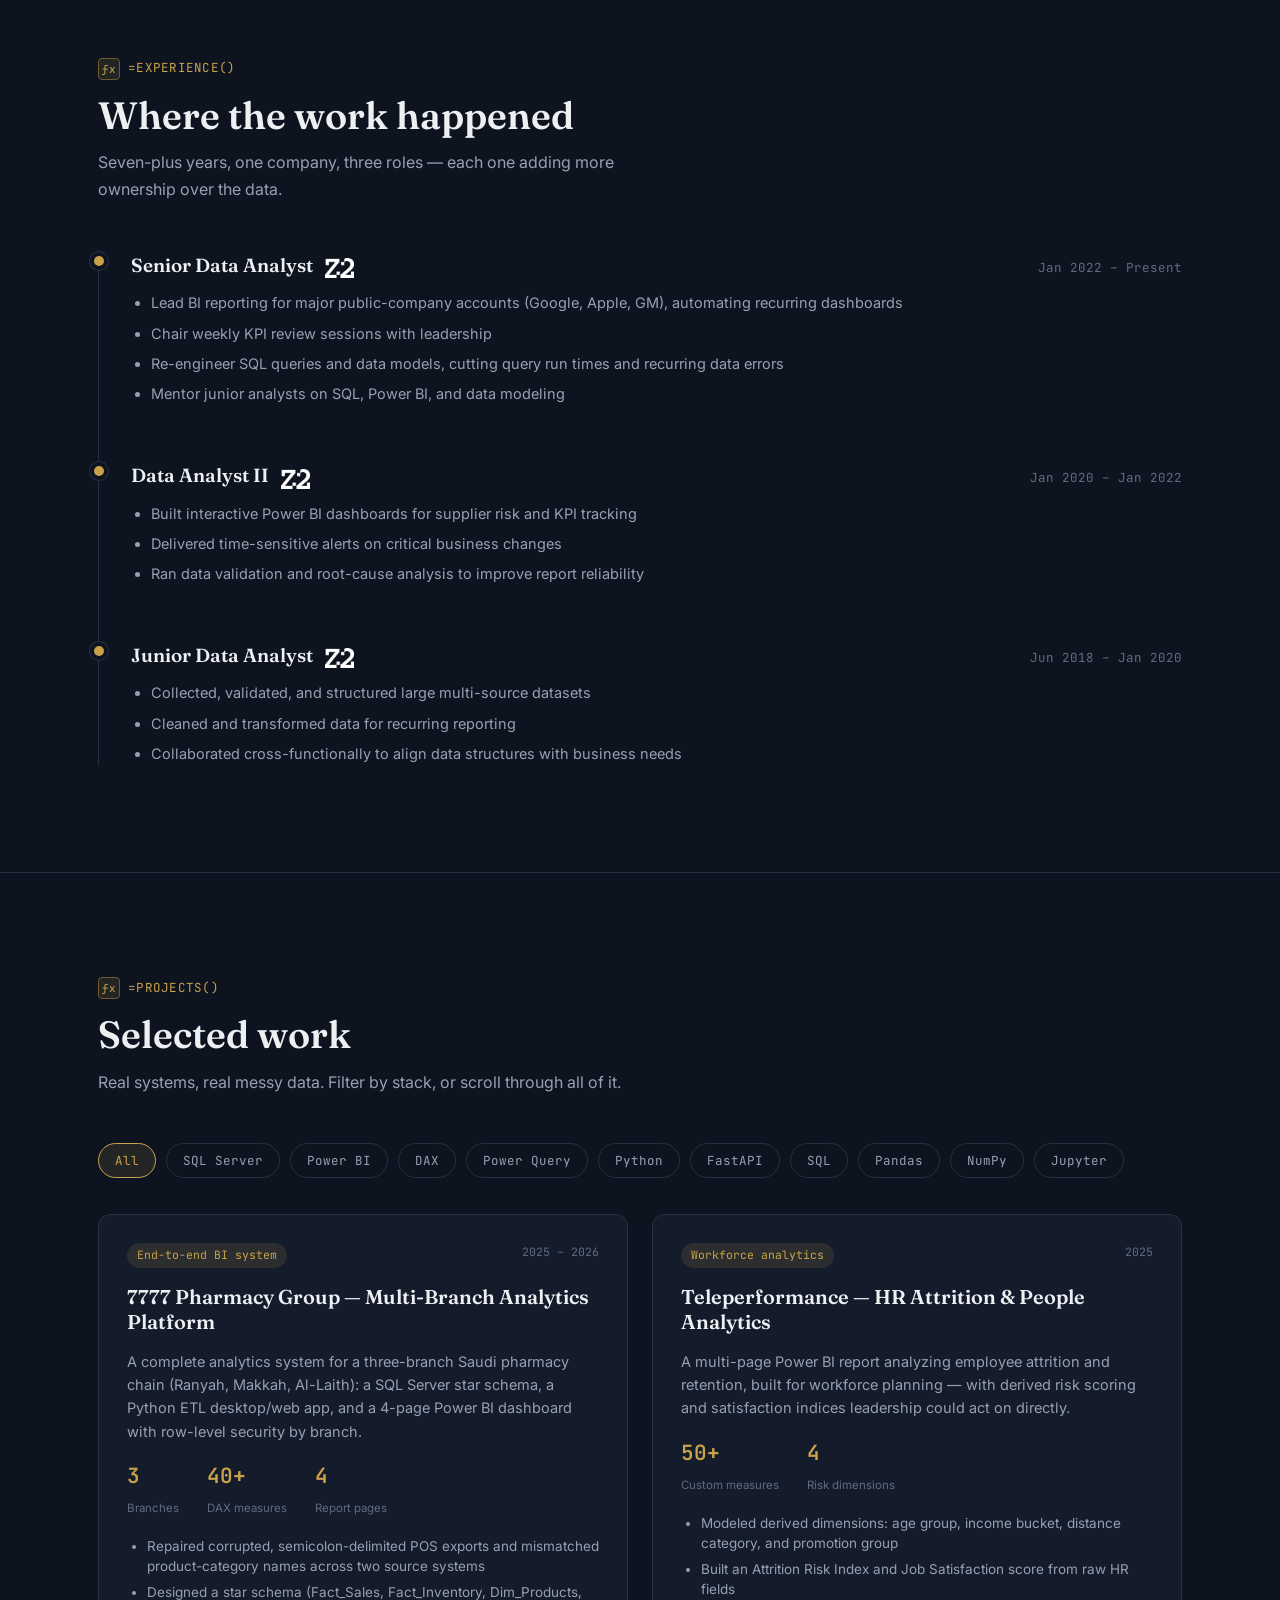
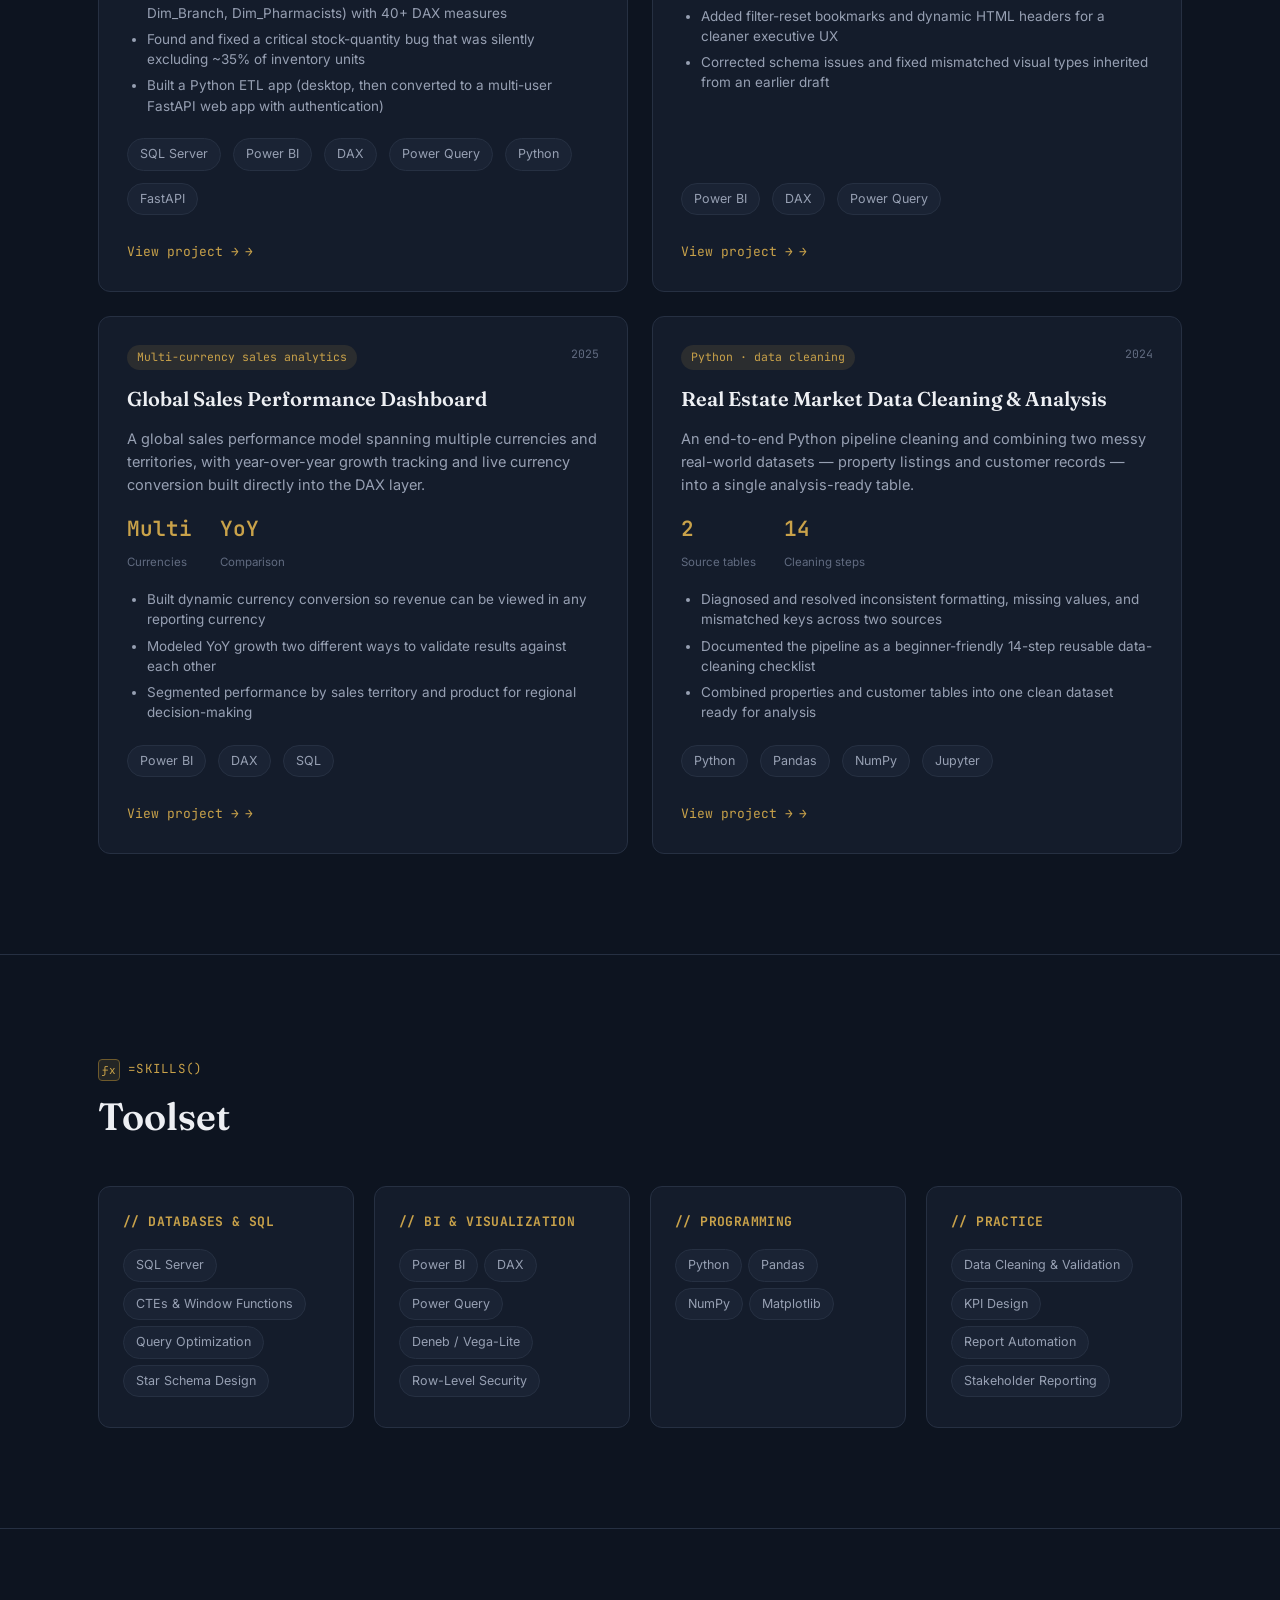
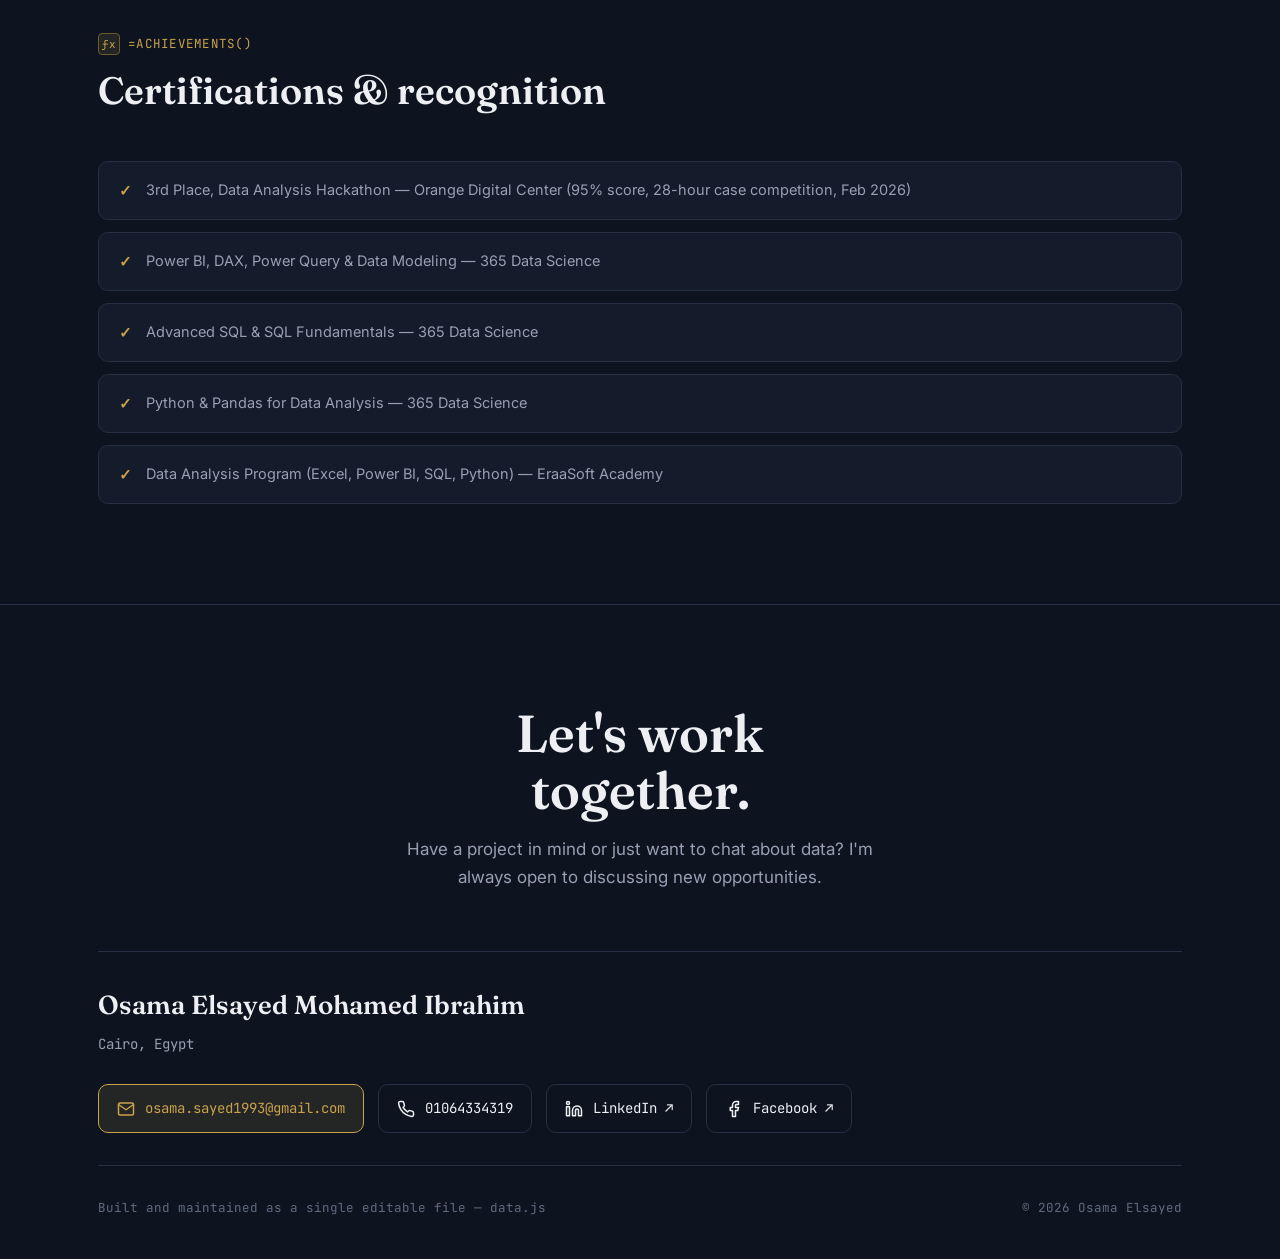
==== commit 44101662: "Add Facebook contact link to index.html Added Facebook link with SVG icon to the contact section." ====
--- a/index.html
+++ b/index.html
@@ -223,6 +223,10 @@
     <svg width="18" height="18" viewBox="0 0 24 24" fill="none" stroke="currentColor" stroke-width="2" stroke-linecap="round" stroke-linejoin="round"><path d="M16 8a6 6 0 0 1 6 6v7h-4v-7a2 2 0 0 0-2-2 2 2 0 0 0-2 2v7h-4v-7a6 6 0 0 1 6-6z"></path><rect x="2" y="9" width="4" height="12"></rect><circle cx="4" cy="4" r="2"></circle></svg>
     LinkedIn ↗
   </a>
+  <a href="${PROFILE.facebook}" target="_blank" rel="noopener" class="contact-link">
+    <svg width="18" height="18" viewBox="0 0 24 24" fill="none" stroke="currentColor" stroke-width="2" stroke-linecap="round" stroke-linejoin="round"><path d="M18 2h-3a5 5 0 0 0-5 5v3H7v4h3v8h4v-8h3l1-4h-4V7a1 1 0 0 1 1-1h3z"></path></svg>
+    Facebook ↗
+  </a>
 `;
 
 document.getElementById('certList').innerHTML = PROFILE.achievements
--- a/style.css
+++ b/style.css
@@ -115,24 +115,14 @@
 }
 .nav .wrap{ display:flex; align-items:center; justify-content:space-between; padding: 16px 28px; }
 .nav-mark{
-  display: inline-flex;
-  align-items: center;
-  gap: 10px;
-  font-family: var(--font-mono);
+  font-family: var(--font-display);
   font-weight:600;
-  font-size:15px;
+  font-size:19px;
+  letter-spacing: -0.01em;
   color: var(--text);
   transition: var(--transition);
 }
 .nav-mark:hover{ color: var(--gold); }
-.nav-mark span{ color: var(--gold); }
-.nav-avatar{
-  width: 30px;
-  height: 30px;
-  border-radius: 50%;
-  object-fit: cover;
-  border: 1px solid var(--border-light);
-}
 
 .nav-links{ display:flex; gap: 28px; font-size: 14px; color: var(--text-dim); align-items: center; }
 .nav-links a{
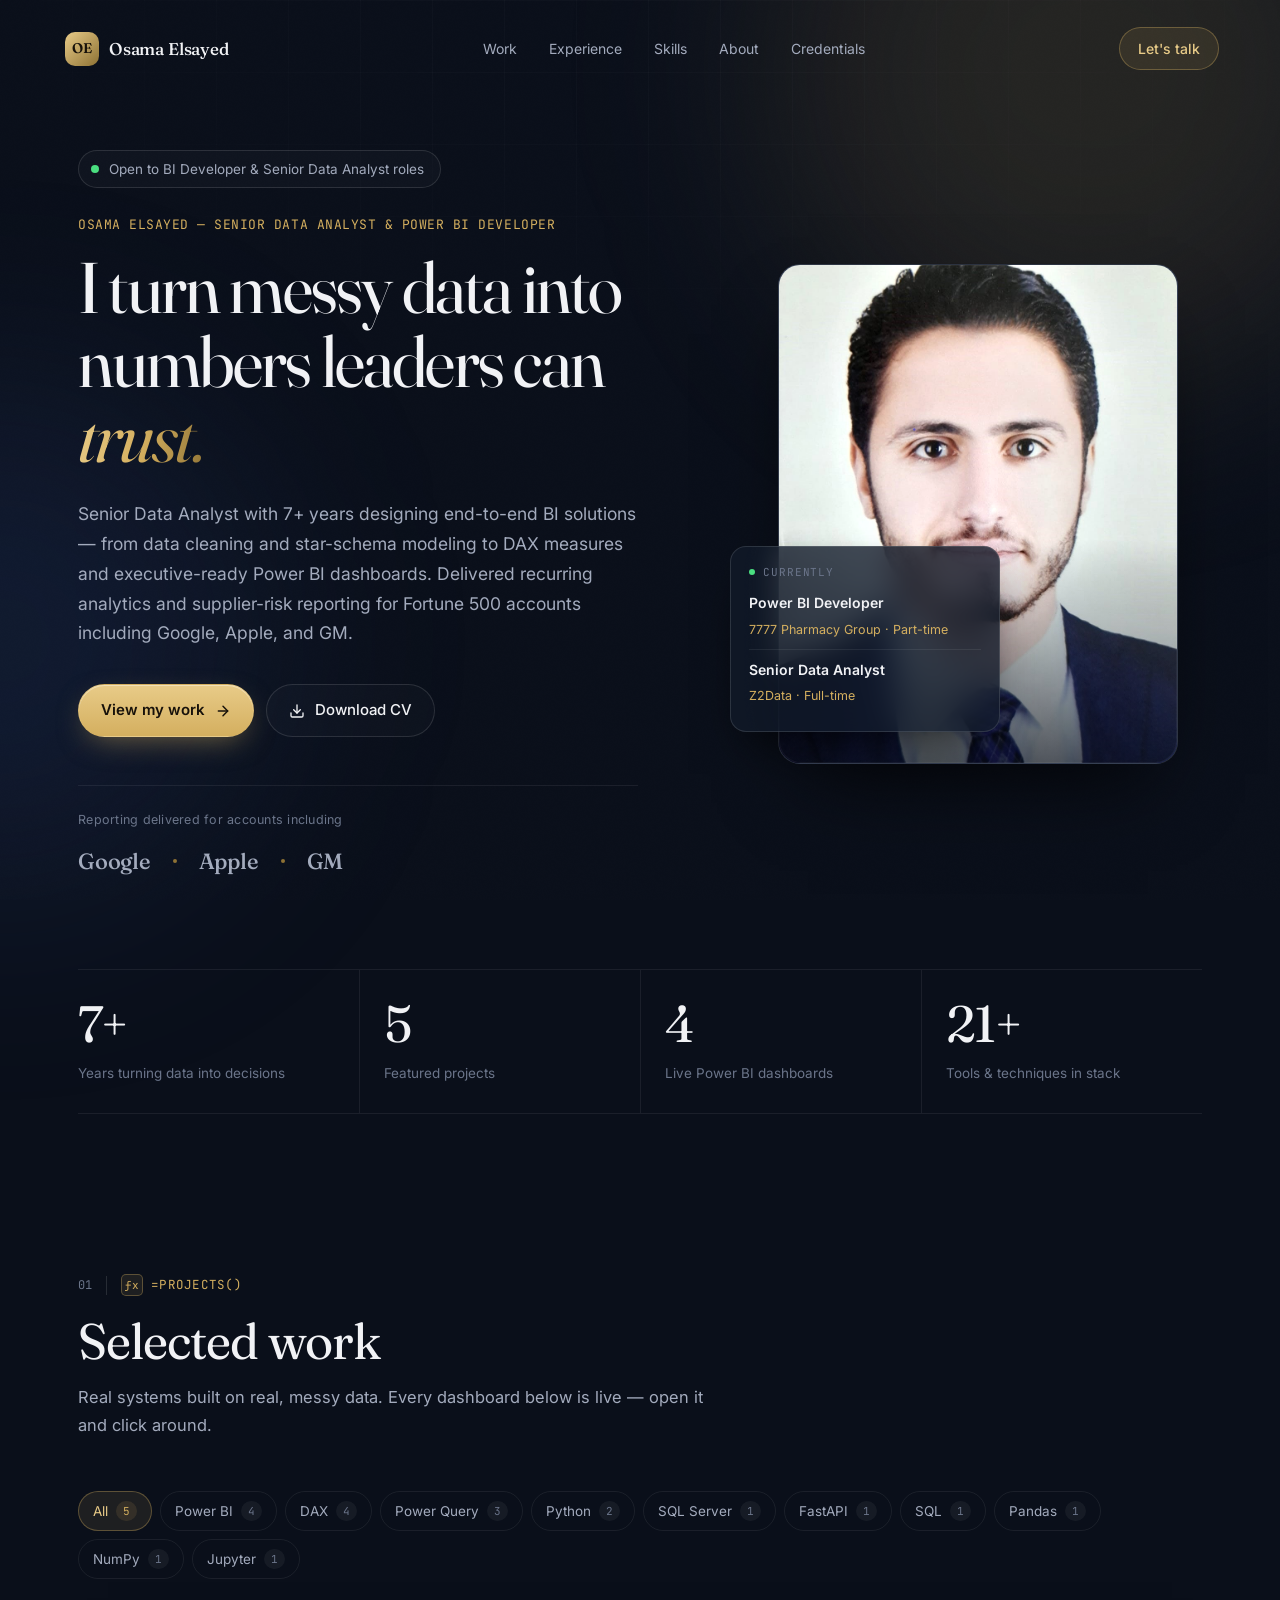
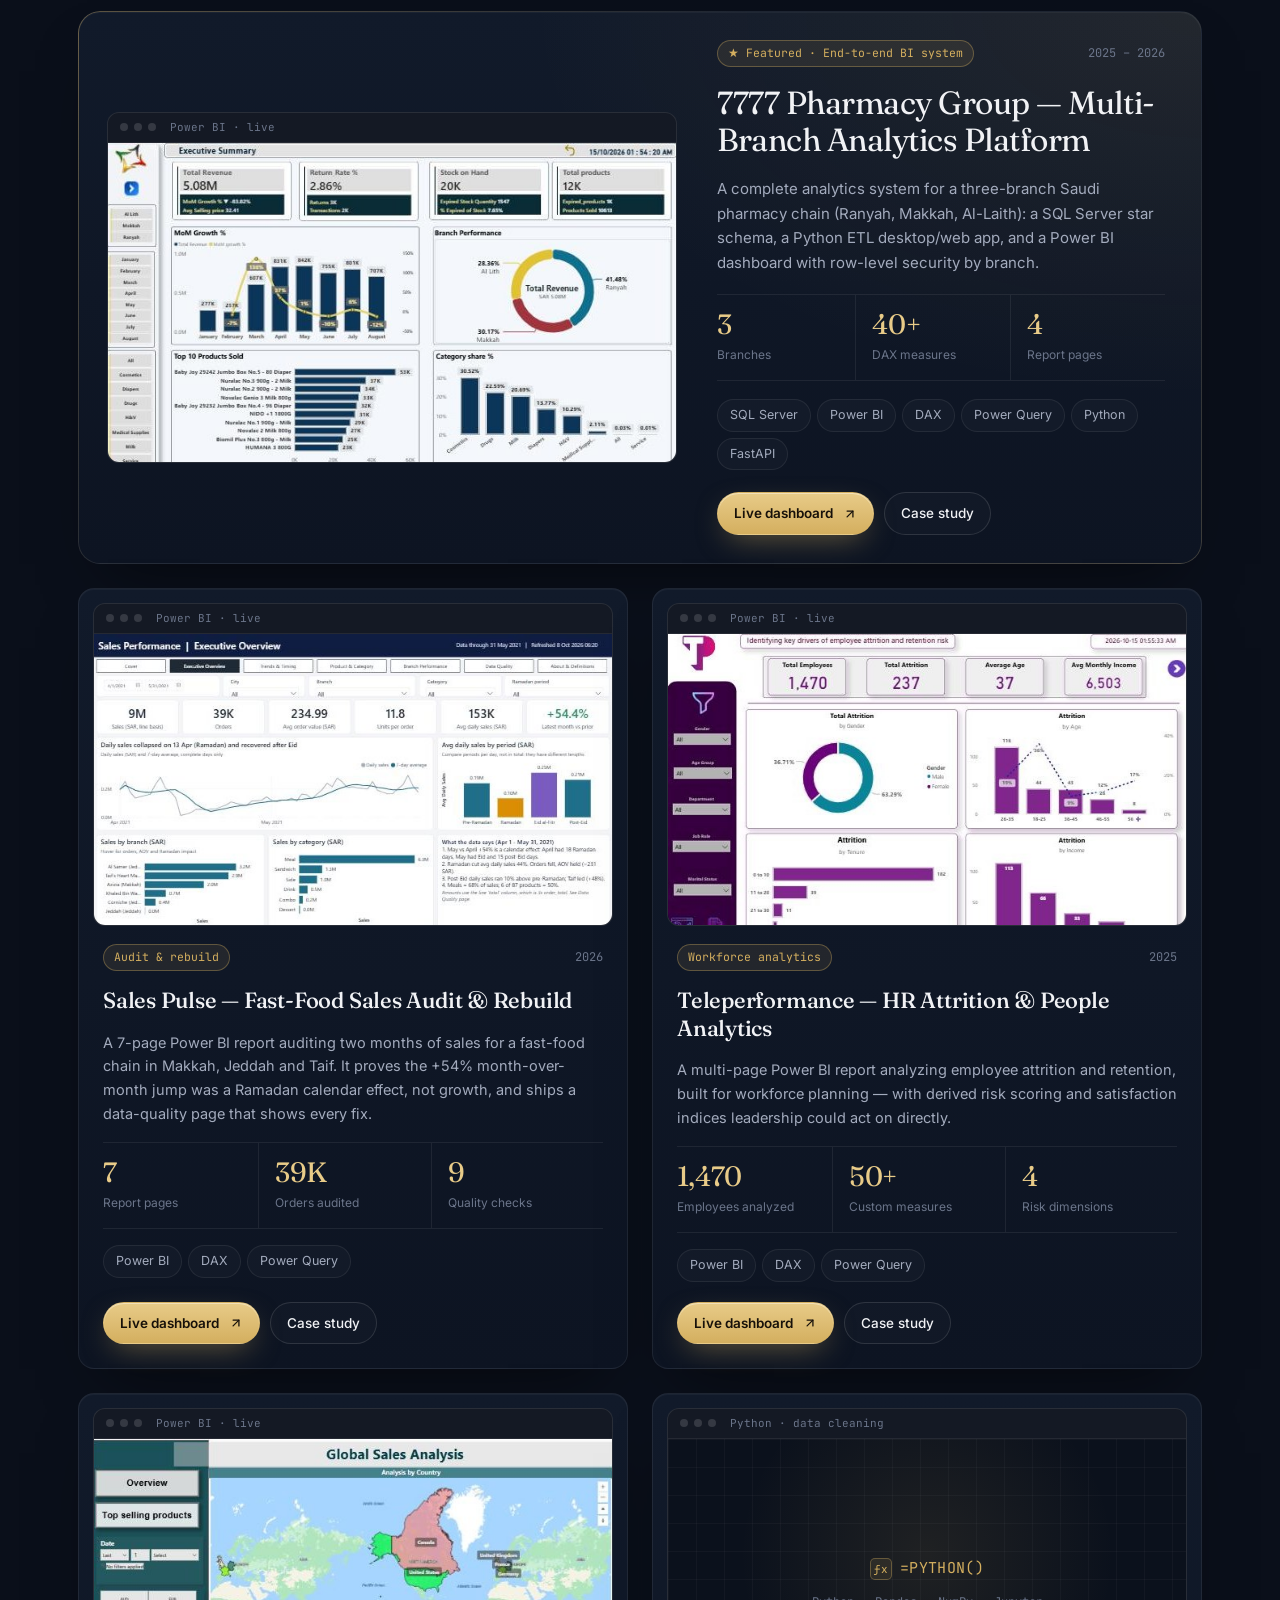
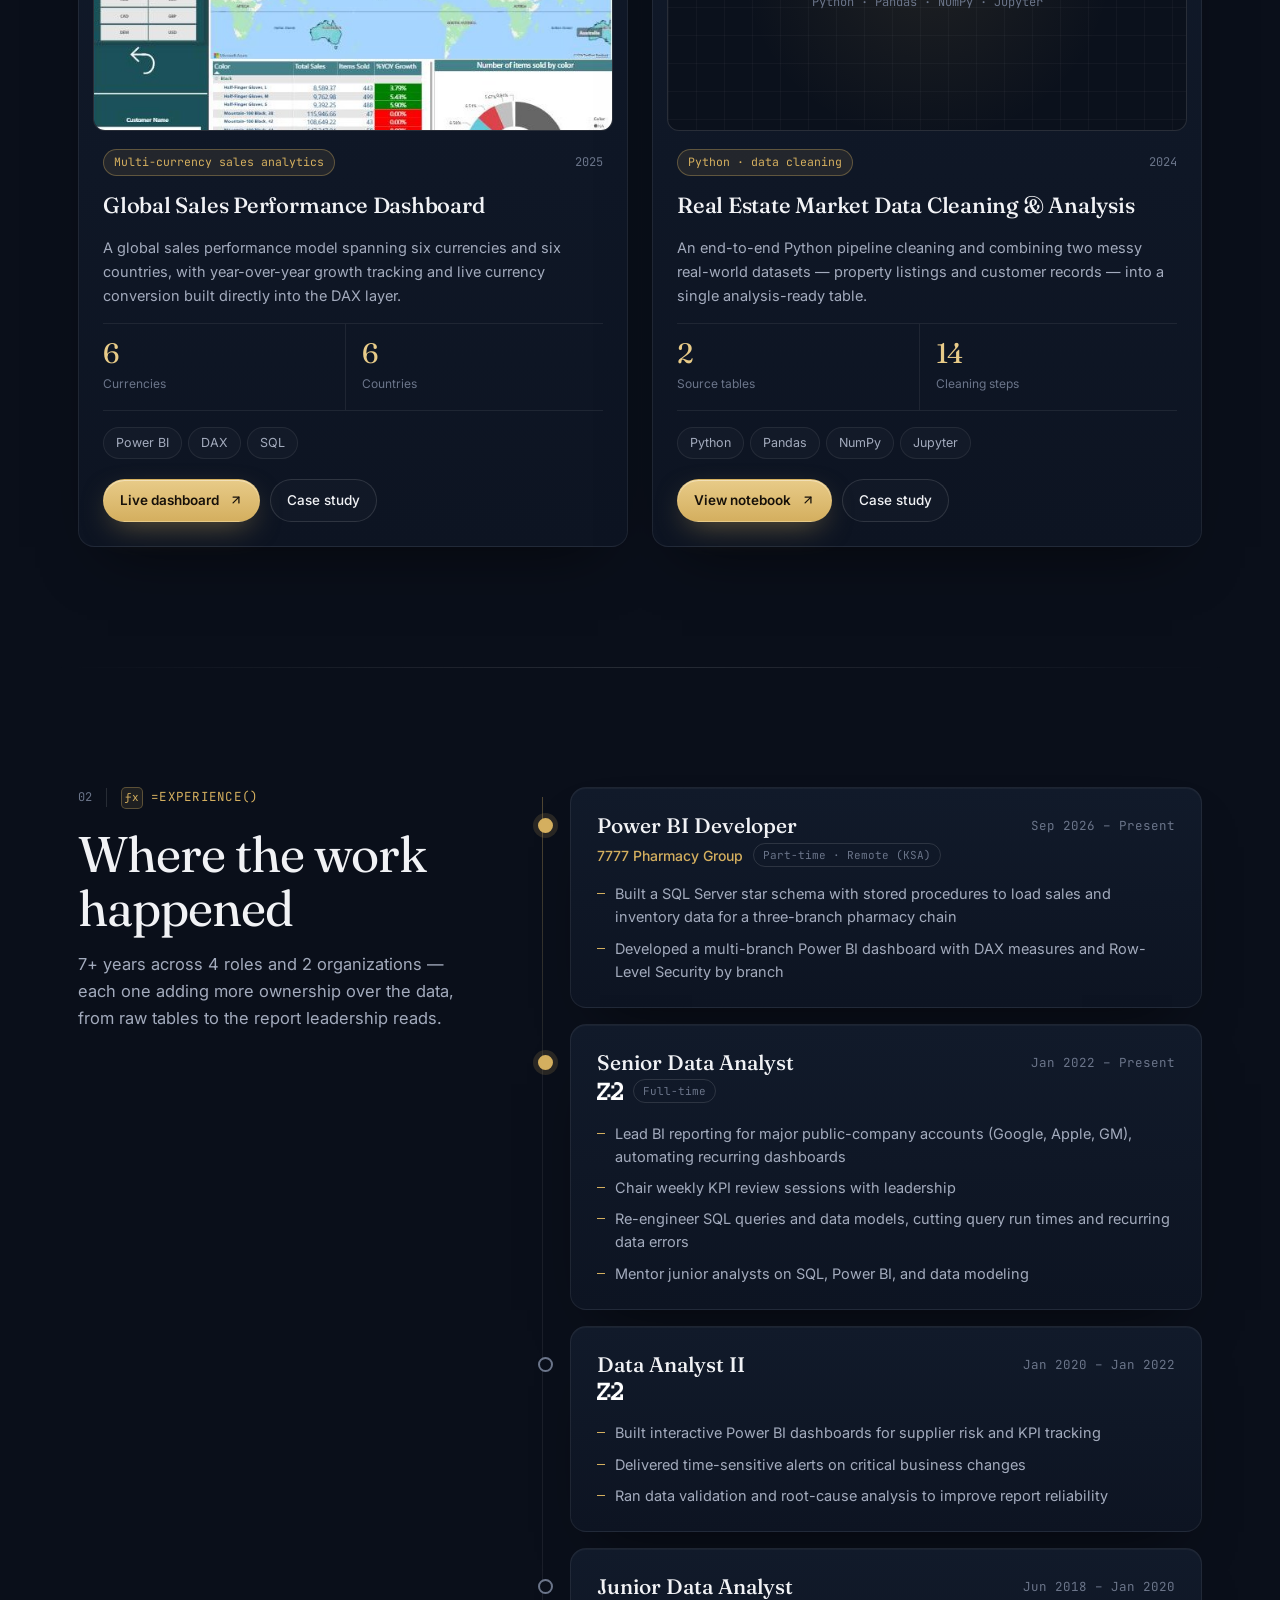
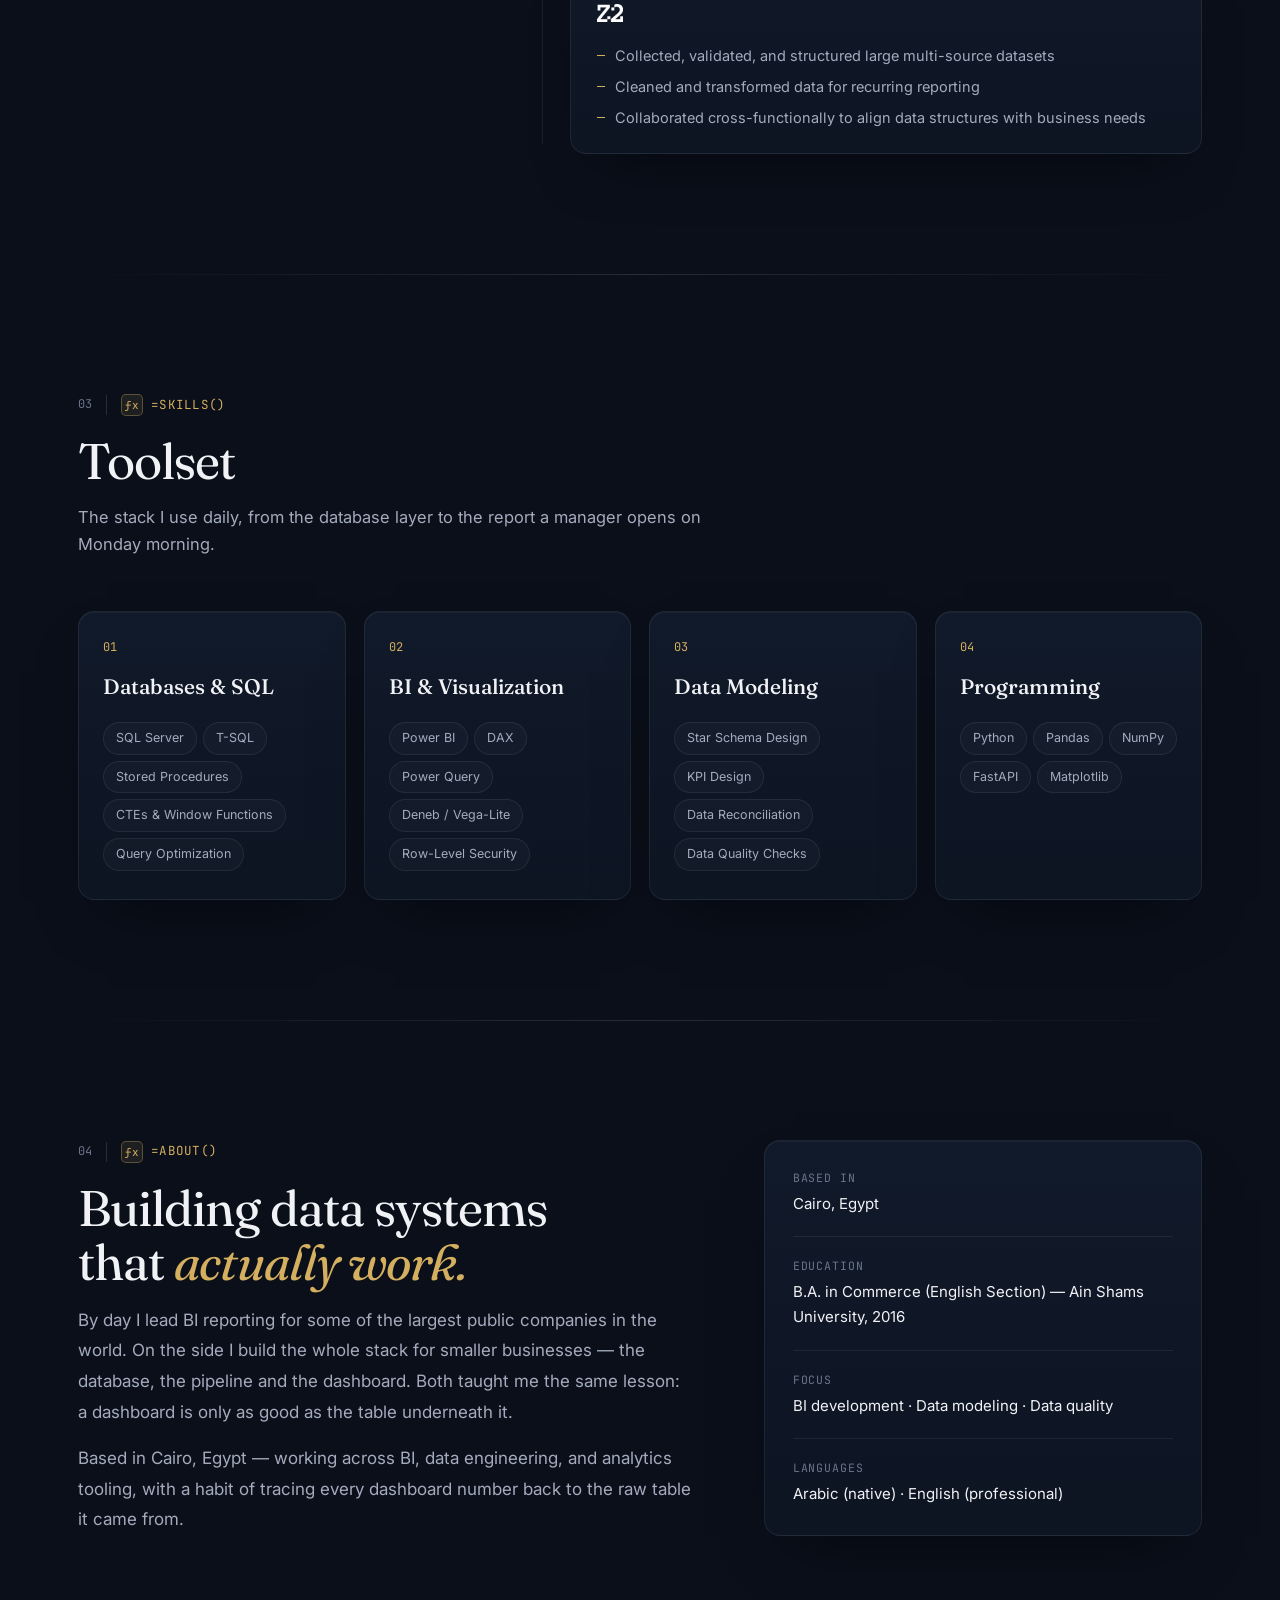
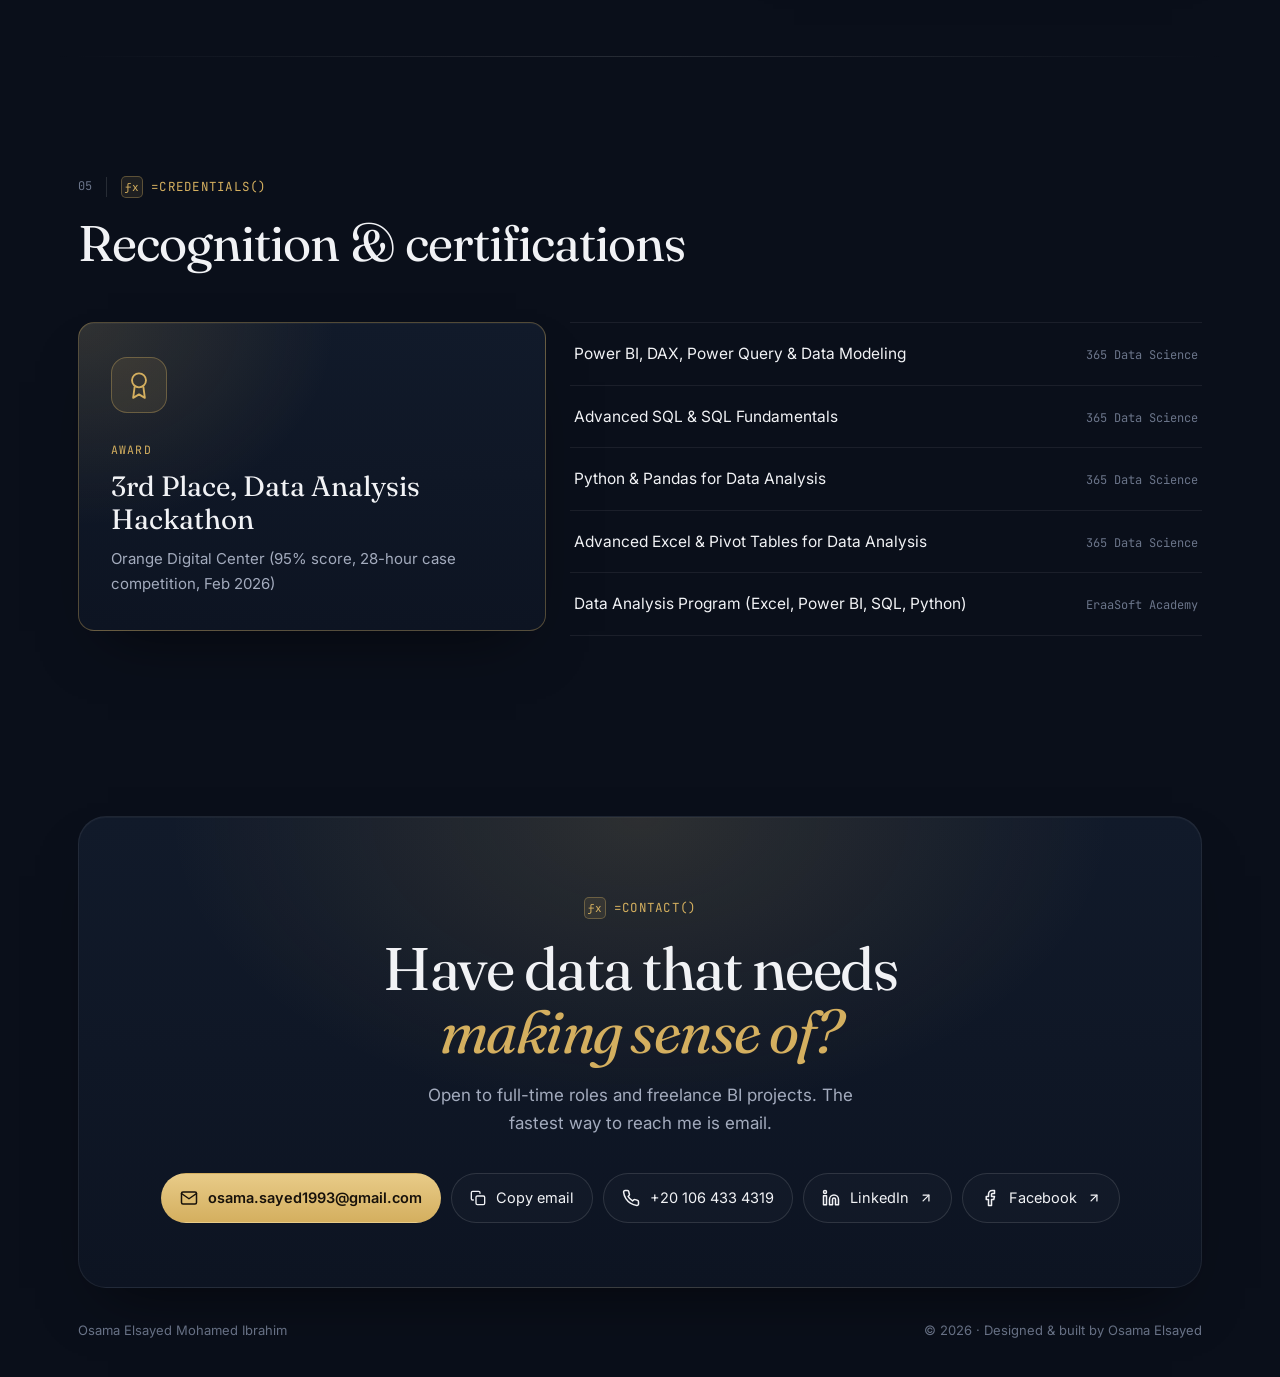
==== commit b7b1d0e8: "Add files via upload" ====
--- a/index.html
+++ b/index.html
@@ -3,407 +3,515 @@
 <head>
 <meta charset="UTF-8">
 <meta name="viewport" content="width=device-width, initial-scale=1.0">
-<title>Osama Elsayed — Senior Data Analyst</title>
-<meta name="description" content="Osama Elsayed — Senior Data Analyst specializing in SQL, Power BI, DAX, and Python analytics.">
-<meta property="og:title" content="Osama Elsayed — Senior Data Analyst">
-<meta property="og:description" content="7+ years designing end-to-end BI solutions. SQL, Power BI, DAX, Python.">
+<title>Osama Elsayed — Senior Data Analyst & Power BI Developer</title>
+<meta name="description" content="Osama Elsayed — Senior Data Analyst and Power BI Developer in Cairo. SQL Server, Power BI, DAX, star-schema modeling and Python. Live dashboards and case studies.">
+<meta name="theme-color" content="#0A0F1A">
+<meta property="og:title" content="Osama Elsayed — Senior Data Analyst & Power BI Developer">
+<meta property="og:description" content="7+ years designing end-to-end BI solutions. SQL Server, Power BI, DAX, Python. Live dashboards and case studies.">
 <meta property="og:type" content="website">
 <meta property="og:url" content="https://osama-elsayed.github.io/osama-portfolio/">
+<meta property="og:image" content="https://osama-elsayed.github.io/osama-portfolio/images/salespulse-cover.jpg">
 <meta name="twitter:card" content="summary_large_image">
+<link rel="icon" href="data:image/svg+xml,%3Csvg xmlns='http://www.w3.org/2000/svg' viewBox='0 0 64 64'%3E%3Crect width='64' height='64' rx='14' fill='%230A0F1A'/%3E%3Ctext x='32' y='43' font-family='Georgia,serif' font-size='30' font-weight='700' fill='%23D4AF5F' text-anchor='middle'%3EOE%3C/text%3E%3C/svg%3E">
 <link rel="preconnect" href="https://fonts.googleapis.com">
 <link rel="preconnect" href="https://fonts.gstatic.com" crossorigin>
-<link href="https://fonts.googleapis.com/css2?family=Fraunces:opsz,wght@9..144,500;9..144,600;9..144,700&family=Inter:wght@300;400;500;600;700&family=JetBrains+Mono:wght@400;500;600&display=swap" rel="stylesheet">
+<link href="https://fonts.googleapis.com/css2?family=Fraunces:ital,opsz,wght@0,9..144,400;0,9..144,500;0,9..144,600;1,9..144,400;1,9..144,500&family=Inter:wght@300;400;500;600;700&family=JetBrains+Mono:wght@400;500;600&display=swap" rel="stylesheet">
 <link rel="stylesheet" href="style.css">
 </head>
 <body>
 
-<!-- Progress bar -->
 <div class="progress-bar" id="progressBar"></div>
+<div class="glow glow-a" aria-hidden="true"></div>
+<div class="glow glow-b" aria-hidden="true"></div>
 
 <!-- Nav -->
 <nav class="nav" id="navbar">
-  <div class="wrap">
-    <a href="#top" class="nav-mark">Osama Elsayed</a>
+  <div class="nav-pill">
+    <a href="#top" class="nav-mark" aria-label="Back to top"><span class="mark-badge">OE</span><span class="mark-name">Osama Elsayed</span></a>
     <div class="nav-links" id="navLinks">
+      <a href="#projects">Work</a>
+      <a href="#experience">Experience</a>
+      <a href="#skills">Skills</a>
       <a href="#about">About</a>
-      <a href="#experience">Experience</a>
-      <a href="#projects">Projects</a>
-      <a href="#skills">Skills</a>
-      <a href="#achievements">Certs</a>
-    </div>
-    <button class="nav-toggle" id="navToggle" aria-label="Toggle menu">
-      <span></span><span></span><span></span>
+      <a href="#credentials">Credentials</a>
+      <a href="#contact" class="nav-links-cta">Contact</a>
+    </div>
+    <a class="nav-cta" href="#contact">Let's talk</a>
+    <button class="nav-toggle" id="navToggle" aria-label="Toggle menu" aria-expanded="false">
+      <span></span><span></span>
     </button>
-    <a class="nav-cta" href="#contact">Contact</a>
   </div>
 </nav>
 
 <!-- Hero -->
-<header class="hero wrap" id="top">
-  <div class="hero-inner">
+<header class="hero" id="top">
+  <div class="wrap hero-inner">
     <div class="hero-content">
-      <div class="hero-tagline">
-        <span class="tagline-dot"></span>
-        <span>Senior Data Analyst · Cairo, Egypt</span>
-      </div>
-
-      <h1>
-        <span class="hero-greeting">Hi, I'm</span>
-        <span class="hero-name">Osama Elsayed</span>
-      </h1>
+      <div class="hero-status" id="heroStatus">
+        <span class="pulse"></span>
+        <span id="heroStatusText"></span>
+      </div>
+
+      <h1 class="hero-title" id="heroTitle"></h1>
 
       <p class="lede" id="heroSummary"></p>
 
       <div class="hero-actions">
         <a class="btn btn-primary" href="#projects">
-          <svg width="18" height="18" viewBox="0 0 24 24" fill="none" stroke="currentColor" stroke-width="2" stroke-linecap="round" stroke-linejoin="round"><path d="M22 19a2 2 0 0 1-2 2H4a2 2 0 0 1-2-2V5a2 2 0 0 1 2-2h5l2 3h9a2 2 0 0 1 2 2z"></path></svg>
-          View Projects
+          View my work
+          <svg width="16" height="16" viewBox="0 0 24 24" fill="none" stroke="currentColor" stroke-width="2.2" stroke-linecap="round" stroke-linejoin="round"><line x1="5" y1="12" x2="19" y2="12"></line><polyline points="12 5 19 12 12 19"></polyline></svg>
         </a>
-        <a class="btn btn-ghost" href="#contact">
-          <svg width="18" height="18" viewBox="0 0 24 24" fill="none" stroke="currentColor" stroke-width="2" stroke-linecap="round" stroke-linejoin="round"><path d="M4 4h16c1.1 0 2 .9 2 2v12c0 1.1-.9 2-2 2H4c-1.1 0-2-.9-2-2V6c0-1.1.9-2 2-2z"></path><polyline points="22,6 12,13 2,6"></polyline></svg>
-          Get in Touch
+        <a class="btn btn-ghost" id="cvBtn" href="#" target="_blank" rel="noopener">
+          <svg width="16" height="16" viewBox="0 0 24 24" fill="none" stroke="currentColor" stroke-width="2" stroke-linecap="round" stroke-linejoin="round"><path d="M21 15v4a2 2 0 0 1-2 2H5a2 2 0 0 1-2-2v-4"></path><polyline points="7 10 12 15 17 10"></polyline><line x1="12" y1="15" x2="12" y2="3"></line></svg>
+          Download CV
         </a>
-        <a class="btn btn-cv" id="cvBtn" href="#" target="_blank" rel="noopener">
-          <svg width="18" height="18" viewBox="0 0 24 24" fill="none" stroke="currentColor" stroke-width="2" stroke-linecap="round" stroke-linejoin="round"><path d="M21 15v4a2 2 0 0 1-2 2H5a2 2 0 0 1-2-2v-4"></path><polyline points="7 10 12 15 17 10"></polyline><line x1="12" y1="15" x2="12" y2="3"></line></svg>
-          <span id="cvBtnText">Download CV</span>
-        </a>
-      </div>
-
-      <div class="hero-stats" id="heroStats"></div>
+      </div>
+
+      <div class="hero-clients" id="heroClients"></div>
     </div>
 
     <div class="hero-visual">
       <div class="portrait-frame">
-        <img src="profile.jpg" alt="Osama Elsayed" class="portrait-img">
-        <div class="portrait-caption">
-          <strong>Osama Elsayed</strong>
-          Senior Data Analyst · Cairo, Egypt
-        </div>
-      </div>
-    </div>
-  </div>
-
-  <div class="scroll-indicator">
-    <div class="mouse">
-      <div class="wheel"></div>
-    </div>
-    <span>Scroll to explore</span>
+        <img src="profile.jpg" alt="Portrait of Osama Elsayed" class="portrait-img" id="portraitImg" onerror="this.parentElement.classList.add('no-img')">
+        <div class="portrait-fallback" aria-hidden="true">OE</div>
+      </div>
+      <div class="now-card" id="nowCard"></div>
+    </div>
+  </div>
+
+  <div class="wrap">
+    <div class="stats-band" id="heroStats"></div>
   </div>
 </header>
 
-<section id="about">
-  <div class="wrap">
-    <div class="fx">=ABOUT()</div>
-    <div class="about-grid">
-      <div class="about-main">
-        <h2 class="section-title">Building data systems<br>that <span class="accent">actually work.</span></h2>
-        <p id="aboutSummary"></p>
-        <p id="aboutSummary2">Based in Cairo, Egypt — working across BI, data engineering, and analytics tooling, with a habit of tracing every dashboard number back to the raw table it came from.</p>
-        <div class="about-cta">
-          <a href="#projects" class="btn btn-primary">See my work →</a>
-          <a href="#contact" class="btn btn-ghost">Contact me</a>
-        </div>
-      </div>
-      <div class="about-card">
-        <h4>// EDUCATION & CERTS</h4>
-        <ul id="certList"></ul>
-      </div>
-    </div>
-  </div>
-</section>
-
-<section id="experience">
-  <div class="wrap">
-    <div class="section-head">
-      <div class="fx">=EXPERIENCE()</div>
-      <h2>Where the work happened</h2>
-      <p>Seven-plus years, one company, three roles — each one adding more ownership over the data.</p>
-    </div>
-    <div class="timeline" id="timeline"></div>
-  </div>
-</section>
-
+<!-- Projects -->
 <section id="projects">
   <div class="wrap">
     <div class="section-head">
-      <div class="fx">=PROJECTS()</div>
+      <div class="eyebrow"><span class="idx">01</span><span class="fx">=PROJECTS()</span></div>
       <h2>Selected work</h2>
-      <p>Real systems, real messy data. Filter by stack, or scroll through all of it.</p>
-    </div>
-    <div class="filters" id="filters"></div>
+      <p>Real systems built on real, messy data. Every dashboard below is live — open it and click around.</p>
+    </div>
+    <div class="filters" id="filters" role="toolbar" aria-label="Filter projects by tool"></div>
+    <div id="featuredSlot"></div>
     <div class="project-grid" id="projectGrid"></div>
   </div>
 </section>
 
+<!-- Experience -->
+<section id="experience">
+  <div class="wrap exp-layout">
+    <div class="section-head sticky-head">
+      <div class="eyebrow"><span class="idx">02</span><span class="fx">=EXPERIENCE()</span></div>
+      <h2>Where the work happened</h2>
+      <p id="expIntro"></p>
+    </div>
+    <div class="timeline" id="timeline"></div>
+  </div>
+</section>
+
+<!-- Skills -->
 <section id="skills">
   <div class="wrap">
     <div class="section-head">
-      <div class="fx">=SKILLS()</div>
+      <div class="eyebrow"><span class="idx">03</span><span class="fx">=SKILLS()</span></div>
       <h2>Toolset</h2>
+      <p>The stack I use daily, from the database layer to the report a manager opens on Monday morning.</p>
     </div>
     <div class="skills-grid" id="skillsGrid"></div>
   </div>
 </section>
 
-<section id="achievements">
+<!-- About -->
+<section id="about">
+  <div class="wrap about-grid">
+    <div class="about-main">
+      <div class="eyebrow"><span class="idx">04</span><span class="fx">=ABOUT()</span></div>
+      <h2 class="section-title">Building data systems<br>that <em class="accent">actually work.</em></h2>
+      <p id="aboutSummary"></p>
+      <p id="aboutSummary2"></p>
+    </div>
+    <aside class="about-card card">
+      <div class="about-row">
+        <span class="about-label">Based in</span>
+        <span id="aboutLoc"></span>
+      </div>
+      <div class="about-row">
+        <span class="about-label">Education</span>
+        <span id="aboutEdu"></span>
+      </div>
+      <div class="about-row">
+        <span class="about-label">Focus</span>
+        <span>BI development · Data modeling · Data quality</span>
+      </div>
+      <div class="about-row">
+        <span class="about-label">Languages</span>
+        <span>Arabic (native) · English (professional)</span>
+      </div>
+    </aside>
+  </div>
+</section>
+
+<!-- Credentials -->
+<section id="credentials">
   <div class="wrap">
     <div class="section-head">
-      <div class="fx">=ACHIEVEMENTS()</div>
-      <h2>Certifications & recognition</h2>
-    </div>
-    <div class="ach-list" id="achList"></div>
+      <div class="eyebrow"><span class="idx">05</span><span class="fx">=CREDENTIALS()</span></div>
+      <h2>Recognition & certifications</h2>
+    </div>
+    <div class="cred-layout">
+      <div class="award-card card" id="awardCard"></div>
+      <ul class="cert-list" id="certList"></ul>
+    </div>
   </div>
 </section>
 
+<!-- Contact -->
 <footer id="contact">
   <div class="wrap">
-    <div class="contact-hero">
-      <h2>Let's work<br>together.</h2>
-      <p>Have a project in mind or just want to chat about data? I'm always open to discussing new opportunities.</p>
-    </div>
-    <div class="contact-row">
-      <div class="contact-info">
-        <h3 id="footName"></h3>
-        <p class="contact-location" id="footLoc"></p>
-      </div>
+    <div class="contact-card card">
+      <div class="eyebrow center"><span class="fx">=CONTACT()</span></div>
+      <h2>Have data that needs<br><em class="accent">making sense of?</em></h2>
+      <p>Open to full-time roles and freelance BI projects. The fastest way to reach me is email.</p>
       <div class="contact-links" id="contactLinks"></div>
     </div>
     <div class="foot-note">
-      <span>Built and maintained as a single editable file — data.js</span>
-      <span>© 2026 Osama Elsayed</span>
+      <span id="footName"></span>
+      <span>© <span id="year"></span> · Designed & built by Osama Elsayed</span>
     </div>
   </div>
 </footer>
 
+<!-- Case study dialog -->
+<dialog class="case-dialog" id="caseDialog" aria-labelledby="caseTitle">
+  <div class="case-inner" id="caseInner"></div>
+</dialog>
+
 <button class="back-to-top" id="backToTop" aria-label="Back to top">
-  <svg width="20" height="20" viewBox="0 0 24 24" fill="none" stroke="currentColor" stroke-width="2.5" stroke-linecap="round" stroke-linejoin="round"><polyline points="18 15 12 9 6 15"></polyline></svg>
+  <svg width="18" height="18" viewBox="0 0 24 24" fill="none" stroke="currentColor" stroke-width="2.5" stroke-linecap="round" stroke-linejoin="round"><polyline points="18 15 12 9 6 15"></polyline></svg>
 </button>
 
-<div class="toast" id="toast">
-  <svg width="18" height="18" viewBox="0 0 24 24" fill="none" stroke="var(--gold)" stroke-width="2.5" stroke-linecap="round" stroke-linejoin="round"><polyline points="20 6 9 17 4 12"></polyline></svg>
-  <span id="toastMsg">Copied!</span>
+<div class="toast" id="toast" role="status" aria-live="polite">
+  <svg width="18" height="18" viewBox="0 0 24 24" fill="none" stroke="currentColor" stroke-width="2.5" stroke-linecap="round" stroke-linejoin="round"><polyline points="20 6 9 17 4 12"></polyline></svg>
+  <span id="toastMsg"></span>
 </div>
 
 <script src="data.js"></script>
 <script>
 /* ============================================================
-   Rendering layer
+   Rendering layer — everything below reads from data.js
    ============================================================ */
+const $ = (id) => document.getElementById(id);
+const isLive = (p) => /^https?:\/\//.test(p.link || '');
+const ICON = {
+  arrowUpRight: '<svg width="14" height="14" viewBox="0 0 24 24" fill="none" stroke="currentColor" stroke-width="2.2" stroke-linecap="round" stroke-linejoin="round"><line x1="7" y1="17" x2="17" y2="7"></line><polyline points="7 7 17 7 17 17"></polyline></svg>',
+  mail: '<svg width="18" height="18" viewBox="0 0 24 24" fill="none" stroke="currentColor" stroke-width="2" stroke-linecap="round" stroke-linejoin="round"><path d="M4 4h16c1.1 0 2 .9 2 2v12c0 1.1-.9 2-2 2H4c-1.1 0-2-.9-2-2V6c0-1.1.9-2 2-2z"></path><polyline points="22,6 12,13 2,6"></polyline></svg>',
+  phone: '<svg width="18" height="18" viewBox="0 0 24 24" fill="none" stroke="currentColor" stroke-width="2" stroke-linecap="round" stroke-linejoin="round"><path d="M22 16.92v3a2 2 0 0 1-2.18 2 19.79 19.79 0 0 1-8.63-3.07 19.5 19.5 0 0 1-6-6 19.79 19.79 0 0 1-3.07-8.67A2 2 0 0 1 4.11 2h3a2 2 0 0 1 2 1.72 12.84 12.84 0 0 0 .7 2.81 2 2 0 0 1-.45 2.11L8.09 9.91a16 16 0 0 0 6 6l1.27-1.27a2 2 0 0 1 2.11-.45 12.84 12.84 0 0 0 2.81.7A2 2 0 0 1 22 16.92z"></path></svg>',
+  linkedin: '<svg width="18" height="18" viewBox="0 0 24 24" fill="none" stroke="currentColor" stroke-width="2" stroke-linecap="round" stroke-linejoin="round"><path d="M16 8a6 6 0 0 1 6 6v7h-4v-7a2 2 0 0 0-2-2 2 2 0 0 0-2 2v7h-4v-7a6 6 0 0 1 6-6z"></path><rect x="2" y="9" width="4" height="12"></rect><circle cx="4" cy="4" r="2"></circle></svg>',
+  github: '<svg width="18" height="18" viewBox="0 0 24 24" fill="none" stroke="currentColor" stroke-width="2" stroke-linecap="round" stroke-linejoin="round"><path d="M9 19c-5 1.5-5-2.5-7-3m14 6v-3.87a3.37 3.37 0 0 0-.94-2.61c3.14-.35 6.44-1.54 6.44-7A5.44 5.44 0 0 0 20 4.77 5.07 5.07 0 0 0 19.91 1S18.73.65 16 2.48a13.38 13.38 0 0 0-7 0C6.27.65 5.09 1 5.09 1A5.07 5.07 0 0 0 5 4.77a5.44 5.44 0 0 0-1.5 3.78c0 5.42 3.3 6.61 6.44 7A3.37 3.37 0 0 0 9 18.13V22"></path></svg>',
+  facebook: '<svg width="18" height="18" viewBox="0 0 24 24" fill="none" stroke="currentColor" stroke-width="2" stroke-linecap="round" stroke-linejoin="round"><path d="M18 2h-3a5 5 0 0 0-5 5v3H7v4h3v8h4v-8h3l1-4h-4V7a1 1 0 0 1 1-1h3z"></path></svg>',
+  copy: '<svg width="16" height="16" viewBox="0 0 24 24" fill="none" stroke="currentColor" stroke-width="2" stroke-linecap="round" stroke-linejoin="round"><rect x="9" y="9" width="13" height="13" rx="2" ry="2"></rect><path d="M5 15H4a2 2 0 0 1-2-2V4a2 2 0 0 1 2-2h9a2 2 0 0 1 2 2v1"></path></svg>',
+  award: '<svg width="28" height="28" viewBox="0 0 24 24" fill="none" stroke="currentColor" stroke-width="1.6" stroke-linecap="round" stroke-linejoin="round"><circle cx="12" cy="8" r="6"></circle><polyline points="8.21 13.89 7 23 12 20 17 23 15.79 13.88"></polyline></svg>',
+  close: '<svg width="20" height="20" viewBox="0 0 24 24" fill="none" stroke="currentColor" stroke-width="2" stroke-linecap="round" stroke-linejoin="round"><line x1="18" y1="6" x2="6" y2="18"></line><line x1="6" y1="6" x2="18" y2="18"></line></svg>',
+};
 
 // ---- Hero ----
-document.getElementById('heroSummary').textContent = PROFILE.summary;
-document.getElementById('aboutSummary').textContent = PROFILE.summary;
-document.getElementById('footName').textContent = PROFILE.fullName;
-document.getElementById('footLoc').textContent = PROFILE.location;
-
-// CV button logic — this is the ONLY button that should always open a new tab
-const cvBtn = document.getElementById('cvBtn');
+$('heroStatusText').textContent = PROFILE.available || `${PROFILE.title} · ${PROFILE.location}`;
+(function renderHeadline(){
+  const h = PROFILE.headline || `Hi, I'm ${PROFILE.name}`;
+  // last word gets the gold italic accent
+  const words = h.trim().split(' ');
+  const last = words.pop();
+  $('heroTitle').innerHTML = `<span class="hero-kicker">${PROFILE.name} — ${PROFILE.subtitle || PROFILE.title}</span>${words.join(' ')} <em>${last}</em>`;
+})();
+$('heroSummary').textContent = PROFILE.summary;
+$('aboutSummary').textContent = PROFILE.about1 || PROFILE.summary;
+$('aboutSummary2').textContent = PROFILE.about2 || '';
+$('aboutLoc').textContent = PROFILE.location;
+$('aboutEdu').textContent = PROFILE.education || '';
+$('footName').textContent = PROFILE.fullName;
+$('year').textContent = new Date().getFullYear();
+
+if (PROFILE.clients && PROFILE.clients.length){
+  $('heroClients').innerHTML = `<span class="clients-label">Reporting delivered for accounts including</span>
+    <div class="clients-row">${PROFILE.clients.map(c => `<span class="client">${c}</span>`).join('<span class="client-sep"></span>')}</div>`;
+}
+
+
+// "Now" card — every role whose period ends in "Present"
+const current = EXPERIENCE.filter(j => /present/i.test(j.period));
+$('nowCard').innerHTML = `
+  <span class="now-label"><span class="pulse small"></span>Currently</span>
+  ${current.map(j => `<div class="now-item"><strong>${j.role}</strong><span>${j.org}${j.type ? ' · ' + j.type.split('·')[0].trim() : ''}</span></div>`).join('')}
+`;
+
+// CV button
+const cvBtn = $('cvBtn');
 if (PROFILE.cvLink && PROFILE.cvLink.trim() !== '') {
   cvBtn.href = PROFILE.cvLink;
 } else {
   cvBtn.removeAttribute('target');
-  cvBtn.href = '#';
-  cvBtn.addEventListener('click', (e) => {
-    e.preventDefault();
-    showToast('CV coming soon — add your PDF link in data.js');
-  });
-}
-
-// Contact links: mailto/tel stay in this tab; LinkedIn is external, opens a new tab
-document.getElementById('contactLinks').innerHTML = `
-  <a href="mailto:${PROFILE.email}" class="contact-link contact-link--primary">
-    <svg width="18" height="18" viewBox="0 0 24 24" fill="none" stroke="currentColor" stroke-width="2" stroke-linecap="round" stroke-linejoin="round"><path d="M4 4h16c1.1 0 2 .9 2 2v12c0 1.1-.9 2-2 2H4c-1.1 0-2-.9-2-2V6c0-1.1.9-2 2-2z"></path><polyline points="22,6 12,13 2,6"></polyline></svg>
-    ${PROFILE.email}
-  </a>
-  <a href="tel:${PROFILE.phone}" class="contact-link">
-    <svg width="18" height="18" viewBox="0 0 24 24" fill="none" stroke="currentColor" stroke-width="2" stroke-linecap="round" stroke-linejoin="round"><path d="M22 16.92v3a2 2 0 0 1-2.18 2 19.79 19.79 0 0 1-8.63-3.07 19.5 19.5 0 0 1-6-6 19.79 19.79 0 0 1-3.07-8.67A2 2 0 0 1 4.11 2h3a2 2 0 0 1 2 1.72 12.84 12.84 0 0 0 .7 2.81 2 2 0 0 1-.45 2.11L8.09 9.91a16 16 0 0 0 6 6l1.27-1.27a2 2 0 0 1 2.11-.45 12.84 12.84 0 0 0 2.81.7A2 2 0 0 1 22 16.92z"></path></svg>
-    ${PROFILE.phone}
-  </a>
-  <a href="${PROFILE.linkedin}" target="_blank" rel="noopener" class="contact-link">
-    <svg width="18" height="18" viewBox="0 0 24 24" fill="none" stroke="currentColor" stroke-width="2" stroke-linecap="round" stroke-linejoin="round"><path d="M16 8a6 6 0 0 1 6 6v7h-4v-7a2 2 0 0 0-2-2 2 2 0 0 0-2 2v7h-4v-7a6 6 0 0 1 6-6z"></path><rect x="2" y="9" width="4" height="12"></rect><circle cx="4" cy="4" r="2"></circle></svg>
-    LinkedIn ↗
-  </a>
-  <a href="${PROFILE.facebook}" target="_blank" rel="noopener" class="contact-link">
-    <svg width="18" height="18" viewBox="0 0 24 24" fill="none" stroke="currentColor" stroke-width="2" stroke-linecap="round" stroke-linejoin="round"><path d="M18 2h-3a5 5 0 0 0-5 5v3H7v4h3v8h4v-8h3l1-4h-4V7a1 1 0 0 1 1-1h3z"></path></svg>
-    Facebook ↗
-  </a>
-`;
-
-document.getElementById('certList').innerHTML = PROFILE.achievements
-  .slice(0, 6)
-  .map(a => `<li>${a}</li>`).join('');
-document.getElementById('achList').innerHTML = PROFILE.achievements
-  .map(a => `<div class="ach-item">${a}</div>`).join('');
-
-// Hero stats
-const totalProjects = PROJECTS.length;
-const totalTools = new Set(PROJECTS.flatMap(p => p.stack)).size;
-const years = PROFILE.yearsExperience || '7+';
-document.getElementById('heroStats').innerHTML = `
-  <div class="stat-card"><span class="num">${years}</span><span class="lbl">Years experience</span></div>
-  <div class="stat-card"><span class="num">${totalProjects}</span><span class="lbl">Featured projects</span></div>
-  <div class="stat-card"><span class="num">${totalTools}+</span><span class="lbl">Tools in stack</span></div>
-  <div class="stat-card"><span class="num">3</span><span class="lbl">Roles, one company</span></div>
-`;
+  cvBtn.addEventListener('click', (e) => { e.preventDefault(); showToast('CV coming soon'); });
+}
+
+// Stats band
+const liveCount = PROJECTS.filter(isLive).length;
+const totalTools = new Set([...PROJECTS.flatMap(p => p.stack), ...SKILLS.flatMap(s => s.items)]).size;
+const stats = [
+  { num: PROFILE.yearsExperience || '7+', lbl: 'Years turning data into decisions' },
+  { num: String(PROJECTS.length), lbl: 'Featured projects' },
+  { num: String(liveCount), lbl: 'Live Power BI dashboards' },
+  { num: `${totalTools}+`, lbl: 'Tools & techniques in stack' },
+];
+$('heroStats').innerHTML = stats.map(s => `
+  <div class="stat"><span class="num" data-count="${s.num}">${s.num}</span><span class="lbl">${s.lbl}</span></div>
+`).join('');
 
 // ---- Toast ----
 function showToast(msg) {
-  const toast = document.getElementById('toast');
-  document.getElementById('toastMsg').textContent = msg;
+  const toast = $('toast');
+  $('toastMsg').textContent = msg;
   toast.classList.add('show');
-  setTimeout(() => toast.classList.remove('show'), 3000);
-}
-
-// ---- Experience timeline ----
-document.getElementById('timeline').innerHTML = EXPERIENCE.map((job, idx) => `
-  <div class="tl-item" style="--delay:${idx * 0.1}s">
+  clearTimeout(showToast._t);
+  showToast._t = setTimeout(() => toast.classList.remove('show'), 2600);
+}
+
+// ---- Experience ----
+const orgs = new Set(EXPERIENCE.map(j => j.org));
+$('expIntro').textContent = `${PROFILE.yearsExperience || ''} years across ${EXPERIENCE.length} roles${orgs.size > 1 ? ` and ${orgs.size} organizations` : ''} — each one adding more ownership over the data, from raw tables to the report leadership reads.`;
+$('timeline').innerHTML = EXPERIENCE.map((job, idx) => `
+  <article class="tl-item card ${/present/i.test(job.period) ? 'is-current' : ''}" style="--delay:${idx * 0.08}s">
     <div class="tl-head">
-      <h3>${job.role}</h3>
-      <span class="org">
-        ${job.org === 'Z2Data' ? '<img src="Z2_Logo_NEG_RGB.png" alt="Z2Data" class="org-logo">' : job.org}
-      </span>
+      <div>
+        <h3>${job.role}</h3>
+        <span class="org">
+          ${job.org === 'Z2Data'
+            ? '<img src="Z2_Logo_NEG_RGB.png" alt="Z2Data" class="org-logo" onerror="this.replaceWith(document.createTextNode(\'Z2Data\'))">'
+            : job.org}
+          ${job.type ? `<span class="tl-type">${job.type}</span>` : ''}
+        </span>
+      </div>
       <span class="period">${job.period}</span>
     </div>
     <ul>${job.points.map(p => `<li>${p}</li>`).join('')}</ul>
-  </div>
+  </article>
 `).join('');
 
 // ---- Skills ----
-document.getElementById('skillsGrid').innerHTML = SKILLS.map((g, idx) => `
-  <div class="skill-card" style="--delay:${idx * 0.08}s">
-    <h4>// ${g.group.toUpperCase()}</h4>
-    <div>${g.items.map(s => `<span class="chip">${s}</span>`).join('')}</div>
+$('skillsGrid').innerHTML = SKILLS.map((g, idx) => `
+  <div class="skill-card card" style="--delay:${idx * 0.08}s">
+    <span class="skill-idx">0${idx + 1}</span>
+    <h3>${g.group}</h3>
+    <div class="chips">${g.items.map(s => `<span class="chip">${s}</span>`).join('')}</div>
   </div>
 `).join('');
 
-// ---- Projects + filters ----
-const grid = document.getElementById('projectGrid');
-const filterBar = document.getElementById('filters');
-
-function renderProjects(list){
-  grid.innerHTML = list.map((p, idx) => `
-    <article class="project-card" style="--delay:${idx * 0.08}s">
-      <div class="pc-top">
-        <span class="pc-tag">${p.tag}</span>
-        <span class="pc-period">${p.period}</span>
-      </div>
+// ---- Credentials ----
+if (PROFILE.award){
+  const [title, ...rest] = PROFILE.award.split(' — ');
+  $('awardCard').innerHTML = `
+    <div class="award-icon">${ICON.award}</div>
+    <span class="award-label">Award</span>
+    <h3>${title}</h3>
+    <p>${rest.join(' — ')}</p>`;
+} else { $('awardCard').remove(); }
+$('certList').innerHTML = (PROFILE.certifications || []).map(c => {
+  const [name, issuer] = c.split(' — ');
+  return `<li class="cert"><span class="cert-name">${name}</span>${issuer ? `<span class="cert-issuer">${issuer}</span>` : ''}</li>`;
+}).join('');
+
+// ---- Contact ----
+const links = [];
+links.push(`<a href="mailto:${PROFILE.email}" class="contact-link contact-link--primary">${ICON.mail}<span>${PROFILE.email}</span></a>`);
+links.push(`<button type="button" class="contact-link contact-copy" data-copy="${PROFILE.email}" aria-label="Copy email address">${ICON.copy}<span>Copy email</span></button>`);
+if (PROFILE.phone) links.push(`<a href="tel:${PROFILE.phone.replace(/\s/g,'')}" class="contact-link">${ICON.phone}<span>${PROFILE.phone}</span></a>`);
+if (PROFILE.linkedin) links.push(`<a href="${PROFILE.linkedin}" target="_blank" rel="noopener" class="contact-link">${ICON.linkedin}<span>LinkedIn</span>${ICON.arrowUpRight}</a>`);
+if (PROFILE.github) links.push(`<a href="${PROFILE.github}" target="_blank" rel="noopener" class="contact-link">${ICON.github}<span>GitHub</span>${ICON.arrowUpRight}</a>`);
+if (PROFILE.facebook) links.push(`<a href="${PROFILE.facebook}" target="_blank" rel="noopener" class="contact-link">${ICON.facebook}<span>Facebook</span>${ICON.arrowUpRight}</a>`);
+$('contactLinks').innerHTML = links.join('');
+document.querySelector('.contact-copy').addEventListener('click', async (e) => {
+  try { await navigator.clipboard.writeText(e.currentTarget.dataset.copy); showToast('Email copied'); }
+  catch { showToast(PROFILE.email); }
+});
+
+// ---- Projects ----
+function shot(p, cls = ''){
+  if (p.image) {
+    return `<div class="shot ${cls}">
+      <div class="shot-bar"><i></i><i></i><i></i><span>${isLive(p) ? 'Power BI · live' : p.tag}</span></div>
+      <div class="shot-img"><img src="${p.image}" alt="Screenshot of ${p.title}" loading="lazy"></div>
+    </div>`;
+  }
+  return `<div class="shot shot--empty ${cls}">
+    <div class="shot-bar"><i></i><i></i><i></i><span>${p.tag}</span></div>
+    <div class="shot-img"><div class="shot-placeholder"><span class="fx">=${p.stack[0].toUpperCase()}()</span><code>${p.stack.join(' · ')}</code></div></div>
+  </div>`;
+}
+function metricsHTML(p){
+  return p.metrics && p.metrics.length
+    ? `<div class="metrics">${p.metrics.map(m => `<div><span class="num">${m.value}</span><span class="lbl">${m.label}</span></div>`).join('')}</div>` : '';
+}
+function actionsHTML(p){
+  return `<div class="pc-actions">
+    ${p.link ? `<a class="btn btn-small btn-primary" href="${p.link}" target="_blank" rel="noopener">${p.linkLabel || 'Live dashboard'} ${ICON.arrowUpRight}</a>` : ''}
+    <button type="button" class="btn btn-small btn-ghost" data-case="${p.id}">Case study</button>
+  </div>`;
+}
+function featuredCard(p){
+  return `<article class="featured card" style="--delay:0s">
+    ${shot(p, 'shot--lg')}
+    <div class="featured-body">
+      <div class="pc-top"><span class="pc-tag">★ Featured · ${p.tag}</span><span class="pc-period">${p.period}</span></div>
       <h3>${p.title}</h3>
       <p class="summary">${p.summary}</p>
-      ${p.metrics && p.metrics.length ? `
-      <div class="metrics">
-        ${p.metrics.map(m => `<div><span class="num">${m.value}</span><span class="lbl">${m.label}</span></div>`).join('')}
-      </div>` : ''}
-      <ul class="highlights">
-        ${p.highlights.slice(0,4).map(h => `<li>${h}</li>`).join('')}
-      </ul>
-      <div class="stack-row">
-        ${p.stack.map(s => `<span class="chip">${s}</span>`).join('')}
-      </div>
-      ${p.link ? `<a class="pc-link" href="${p.link}" target="_blank" rel="noopener">View project →</a>` : ''}
-    </article>
-  `).join('');
-}
-
-const allTools = ['All', ...Array.from(new Set(PROJECTS.flatMap(p => p.stack)))];
-filterBar.innerHTML = allTools.map((t,idx) =>
-  `<button type="button" class="filter-btn ${idx===0 ? 'active':''}" data-tool="${t}">${t}</button>`
+      ${metricsHTML(p)}
+      <div class="stack-row">${p.stack.map(s => `<span class="chip">${s}</span>`).join('')}</div>
+      ${actionsHTML(p)}
+    </div>
+  </article>`;
+}
+function projectCard(p, idx){
+  return `<article class="project-card card" style="--delay:${idx * 0.07}s">
+    ${shot(p)}
+    <div class="pc-body">
+      <div class="pc-top"><span class="pc-tag">${p.tag}</span><span class="pc-period">${p.period}</span></div>
+      <h3>${p.title}</h3>
+      <p class="summary">${p.summary}</p>
+      ${metricsHTML(p)}
+      <div class="stack-row">${p.stack.map(s => `<span class="chip">${s}</span>`).join('')}</div>
+      ${actionsHTML(p)}
+    </div>
+  </article>`;
+}
+
+function renderProjects(tool){
+  const list = tool === 'All' ? PROJECTS : PROJECTS.filter(p => p.stack.includes(tool));
+  const feat = list.find(p => p.featured);
+  const rest = list.filter(p => p !== feat);
+  $('featuredSlot').innerHTML = feat ? featuredCard(feat) : '';
+  $('projectGrid').innerHTML = rest.map(projectCard).join('');
+  document.querySelectorAll('#featuredSlot .card, #projectGrid .card').forEach(el => {
+    el.classList.add('reveal'); requestAnimationFrame(() => el.classList.add('in-view'));
+  });
+  bindSpotlight();
+}
+
+const filterBar = $('filters');
+const toolCounts = {};
+PROJECTS.forEach(p => p.stack.forEach(t => toolCounts[t] = (toolCounts[t] || 0) + 1));
+const allTools = ['All', ...Object.keys(toolCounts).sort((a, b) => toolCounts[b] - toolCounts[a])];
+filterBar.innerHTML = allTools.map((t, idx) =>
+  `<button type="button" class="filter-btn ${idx === 0 ? 'active' : ''}" data-tool="${t}" aria-pressed="${idx === 0}">${t}<span class="count">${t === 'All' ? PROJECTS.length : toolCounts[t]}</span></button>`
 ).join('');
-
 filterBar.addEventListener('click', e => {
   const btn = e.target.closest('.filter-btn');
-  if(!btn) return;
-  filterBar.querySelectorAll('.filter-btn').forEach(b => b.classList.remove('active'));
-  btn.classList.add('active');
-  const tool = btn.dataset.tool;
-  renderProjects(tool === 'All' ? PROJECTS : PROJECTS.filter(p => p.stack.includes(tool)));
+  if (!btn) return;
+  filterBar.querySelectorAll('.filter-btn').forEach(b => { b.classList.remove('active'); b.setAttribute('aria-pressed', 'false'); });
+  btn.classList.add('active'); btn.setAttribute('aria-pressed', 'true');
+  renderProjects(btn.dataset.tool);
 });
-
-renderProjects(PROJECTS);
+renderProjects('All');
+
+// ---- Case study dialog ----
+const dialog = $('caseDialog');
+document.addEventListener('click', e => {
+  const btn = e.target.closest('[data-case]');
+  if (!btn) return;
+  const p = PROJECTS.find(x => x.id === btn.dataset.case);
+  $('caseInner').innerHTML = `
+    <button type="button" class="case-close" aria-label="Close">${ICON.close}</button>
+    ${shot(p, 'shot--lg')}
+    <div class="case-body">
+      <div class="pc-top"><span class="pc-tag">${p.tag}</span><span class="pc-period">${p.period}</span></div>
+      <h3 id="caseTitle">${p.title}</h3>
+      <p class="summary">${p.summary}</p>
+      ${metricsHTML(p)}
+      <h4 class="case-sub">What I did</h4>
+      <ul class="highlights">${p.highlights.map(h => `<li>${h}</li>`).join('')}</ul>
+      <div class="stack-row">${p.stack.map(s => `<span class="chip">${s}</span>`).join('')}</div>
+      ${p.link ? `<div class="pc-actions"><a class="btn btn-primary" href="${p.link}" target="_blank" rel="noopener">${p.linkLabel || 'Open live dashboard'} ${ICON.arrowUpRight}</a></div>` : ''}
+    </div>`;
+  dialog.showModal();
+  document.body.classList.add('modal-open');
+});
+dialog.addEventListener('click', e => {
+  if (e.target === dialog || e.target.closest('.case-close')) dialog.close();
+});
+dialog.addEventListener('close', () => document.body.classList.remove('modal-open'));
+
+// ---- Card spotlight (follows the cursor) ----
+function bindSpotlight(){
+  document.querySelectorAll('.card:not([data-spot])').forEach(card => {
+    card.dataset.spot = '1';
+    card.addEventListener('pointermove', e => {
+      const r = card.getBoundingClientRect();
+      card.style.setProperty('--mx', `${e.clientX - r.left}px`);
+      card.style.setProperty('--my', `${e.clientY - r.top}px`);
+    });
+  });
+}
+bindSpotlight();
 
 // ---- Mobile nav ----
-const navToggle = document.getElementById('navToggle');
-const navLinks = document.getElementById('navLinks');
+const navToggle = $('navToggle');
+const navLinks = $('navLinks');
 navToggle.addEventListener('click', () => {
-  navLinks.classList.toggle('open');
-  navToggle.classList.toggle('open');
+  const open = navLinks.classList.toggle('open');
+  navToggle.classList.toggle('open', open);
+  navToggle.setAttribute('aria-expanded', open);
 });
-
-navLinks.querySelectorAll('a').forEach(link => {
-  link.addEventListener('click', () => {
-    navLinks.classList.remove('open');
-    navToggle.classList.remove('open');
-  });
-});
+navLinks.querySelectorAll('a').forEach(link => link.addEventListener('click', () => {
+  navLinks.classList.remove('open'); navToggle.classList.remove('open'); navToggle.setAttribute('aria-expanded', 'false');
+}));
 
 // ---- Scroll effects ----
-const navbar = document.getElementById('navbar');
-const backToTop = document.getElementById('backToTop');
-const progressBar = document.getElementById('progressBar');
-
-window.addEventListener('scroll', () => {
-  const scrollY = window.scrollY;
-  const docHeight = document.documentElement.scrollHeight - window.innerHeight;
-  const progress = (scrollY / docHeight) * 100;
-
-  progressBar.style.width = progress + '%';
-
-  if (scrollY > 50) {
-    navbar.classList.add('scrolled');
-  } else {
-    navbar.classList.remove('scrolled');
-  }
-
-  if (scrollY > 600) {
-    backToTop.classList.add('show');
-  } else {
-    backToTop.classList.remove('show');
-  }
-});
-
-backToTop.addEventListener('click', () => {
-  window.scrollTo({ top: 0, behavior: 'smooth' });
-});
-
-// ---- Intersection Observer ----
-const observerOptions = {
-  threshold: 0.1,
-  rootMargin: '0px 0px -50px 0px'
-};
-
+const navbar = $('navbar'), backToTop = $('backToTop'), progressBar = $('progressBar');
+const sections = document.querySelectorAll('section[id], footer[id]');
+const navItems = document.querySelectorAll('.nav-links a');
+function onScroll(){
+  const y = window.scrollY;
+  const docH = document.documentElement.scrollHeight - window.innerHeight;
+  progressBar.style.width = (docH > 0 ? (y / docH) * 100 : 0) + '%';
+  navbar.classList.toggle('scrolled', y > 40);
+  backToTop.classList.toggle('show', y > 700);
+  let current = '';
+  sections.forEach(s => { if (y >= s.offsetTop - 220) current = s.id; });
+  navItems.forEach(a => a.classList.toggle('active', a.getAttribute('href') === '#' + current));
+}
+window.addEventListener('scroll', onScroll, { passive: true });
+onScroll();
+backToTop.addEventListener('click', () => window.scrollTo({ top: 0, behavior: 'smooth' }));
+
+// ---- Reveal on scroll + count-up ----
+const reduce = window.matchMedia('(prefers-reduced-motion: reduce)').matches;
 const observer = new IntersectionObserver((entries) => {
   entries.forEach(entry => {
-    if (entry.isIntersecting) {
-      entry.target.classList.add('in-view');
-      observer.unobserve(entry.target);
-    }
+    if (!entry.isIntersecting) return;
+    entry.target.classList.add('in-view');
+    observer.unobserve(entry.target);
   });
-}, observerOptions);
-
-document.querySelectorAll('section, .tl-item, .skill-card, .project-card, .ach-item').forEach(el => {
-  el.classList.add('reveal');
-  observer.observe(el);
+}, { threshold: 0.08, rootMargin: '0px 0px -40px 0px' });
+document.querySelectorAll('.section-head, .tl-item, .skill-card, .about-main, .about-card, .award-card, .cert, .contact-card').forEach(el => {
+  el.classList.add('reveal'); observer.observe(el);
 });
 
-// ---- Active nav link ----
-const sections = document.querySelectorAll('section[id]');
-const navItems = document.querySelectorAll('.nav-links a');
-
-window.addEventListener('scroll', () => {
-  let current = '';
-  sections.forEach(section => {
-    const sectionTop = section.offsetTop;
-    if (scrollY >= sectionTop - 200) {
-      current = section.getAttribute('id');
-    }
-  });
-
-  navItems.forEach(link => {
-    link.classList.remove('active');
-    if (link.getAttribute('href') === '#' + current) {
-      link.classList.add('active');
-    }
-  });
-});
+function countUp(el){
+  const raw = el.dataset.count;
+  const m = raw.match(/^(\d+)(.*)$/);
+  if (!m || reduce) return;
+  const target = +m[1], suffix = m[2];
+  const t0 = performance.now(), dur = 1100;
+  const step = (t) => {
+    const k = Math.min(1, (t - t0) / dur);
+    el.textContent = Math.round(target * (1 - Math.pow(1 - k, 3))) + suffix;
+    if (k < 1) requestAnimationFrame(step);
+  };
+  requestAnimationFrame(step);
+}
+const statObs = new IntersectionObserver((entries) => {
+  entries.forEach(e => { if (e.isIntersecting) { e.target.querySelectorAll('.num').forEach(countUp); statObs.unobserve(e.target); } });
+}, { threshold: 0.4 });
+statObs.observe($('heroStats'));
 </script>
 
 <!-- Cloudflare Web Analytics -->
--- a/style.css
+++ b/style.css
@@ -1,861 +1,696 @@
 /* =========================================================
-   Design Tokens — premium, single-accent, restrained
+   Design tokens — deep navy, one warm gold accent
    ========================================================= */
 :root{
-  --bg:        #0D1420;
-  --surface:   #141C2B;
-  --surface-2: #1A2334;
-  --surface-3: #212B3E;
-  --border:    #263042;
-  --border-light: #34405A;
-  --text:      #EDEFF3;
-  --text-dim:  #97A0B3;
-  --text-faint:#616B80;
-  --gold:      #C9A24A;
-  --gold-dim:  #6E5A2C;
-  --gold-glow: rgba(201,162,74,0.12);
-  --font-display: "Fraunces", "Georgia", serif;
-  --font-body: "Inter", "Segoe UI", sans-serif;
-  --font-mono: "JetBrains Mono", "SFMono-Regular", Consolas, monospace;
-  --radius: 12px;
-  --radius-sm: 8px;
-  --maxw: 1140px;
-  --transition: all 0.25s cubic-bezier(0.4, 0, 0.2, 1);
+  --bg:          #0A0F1A;
+  --bg-2:        #0D1422;
+  --surface:     #111A2A;
+  --surface-2:   #162034;
+  --surface-3:   #1C2840;
+  --line:        rgba(255,255,255,0.07);
+  --line-2:      rgba(255,255,255,0.12);
+  --text:        #F1F2F5;
+  --text-dim:    #A3ABBD;
+  --text-faint:  #6B758A;
+  --gold:        #D4AF5F;
+  --gold-2:      #E8CB88;
+  --gold-deep:   #8E7234;
+  --gold-glow:   rgba(212,175,95,0.10);
+  --gold-line:   rgba(212,175,95,0.35);
+  --live:        #4ADE80;
+
+  --font-display: "Fraunces", Georgia, serif;
+  --font-body:    "Inter", "Segoe UI", system-ui, sans-serif;
+  --font-mono:    "JetBrains Mono", ui-monospace, Consolas, monospace;
+
+  --radius-lg: 22px;
+  --radius:    16px;
+  --radius-sm: 10px;
+  --maxw: 1180px;
+  --ease: cubic-bezier(0.22, 1, 0.36, 1);
+  --shadow: 0 1px 0 rgba(255,255,255,0.04) inset, 0 30px 60px -30px rgba(0,0,0,0.6);
 }
 
 *{ box-sizing: border-box; margin: 0; padding: 0; }
-html{ scroll-behavior: smooth; }
+html{ scroll-behavior: smooth; scroll-padding-top: 90px; overflow-x: clip; }
 body{
   background: var(--bg);
   color: var(--text);
   font-family: var(--font-body);
+  font-size: 16px;
   line-height: 1.65;
   -webkit-font-smoothing: antialiased;
-  overflow-x: hidden;
-}
-
-/* Quiet grid backdrop */
+  overflow-x: clip;
+  position: relative;
+}
+body.modal-open{ overflow: hidden; }
+
+/* Film grain + fine grid, very quiet */
 body::before{
   content:"";
-  position: fixed; inset:0;
+  position: fixed; inset: 0;
   background-image:
-    linear-gradient(rgba(255,255,255,0.015) 1px, transparent 1px),
-    linear-gradient(90deg, rgba(255,255,255,0.015) 1px, transparent 1px);
-  background-size: 64px 64px;
-  pointer-events: none;
-  z-index: 0;
-  mask-image: radial-gradient(ellipse 70% 55% at 50% 0%, black 25%, transparent 75%);
-}
+    linear-gradient(rgba(255,255,255,0.018) 1px, transparent 1px),
+    linear-gradient(90deg, rgba(255,255,255,0.018) 1px, transparent 1px);
+  background-size: 72px 72px;
+  mask-image: radial-gradient(ellipse 80% 60% at 50% 0%, #000 20%, transparent 75%);
+  pointer-events: none; z-index: 0;
+}
+body::after{
+  content:"";
+  position: fixed; inset: 0;
+  background-image: url("data:image/svg+xml,%3Csvg xmlns='http://www.w3.org/2000/svg' width='160' height='160'%3E%3Cfilter id='n'%3E%3CfeTurbulence type='fractalNoise' baseFrequency='0.9' numOctaves='2' stitchTiles='stitch'/%3E%3C/filter%3E%3Crect width='100%25' height='100%25' filter='url(%23n)' opacity='0.5'/%3E%3C/svg%3E");
+  opacity: 0.035; mix-blend-mode: overlay;
+  pointer-events: none; z-index: 0;
+}
+.glow{ position: absolute; border-radius: 50%; filter: blur(110px); pointer-events: none; z-index: 0; }
+.glow-a{ width: 620px; height: 620px; top: -240px; right: -120px; background: rgba(212,175,95,0.13); }
+.glow-b{ width: 520px; height: 520px; top: 380px; left: -260px; background: rgba(70,110,200,0.12); }
 
 a{ color: inherit; text-decoration: none; }
-::selection{ background: var(--gold-dim); color: var(--text); }
-
-::-webkit-scrollbar{ width: 8px; }
+img{ max-width: 100%; display: block; }
+button{ font: inherit; color: inherit; }
+::selection{ background: var(--gold); color: #17110A; }
+:focus-visible{ outline: 2px solid var(--gold); outline-offset: 3px; border-radius: 6px; }
+
+::-webkit-scrollbar{ width: 10px; }
 ::-webkit-scrollbar-track{ background: var(--bg); }
-::-webkit-scrollbar-thumb{ background: var(--border); border-radius: 4px; }
-::-webkit-scrollbar-thumb:hover{ background: var(--text-faint); }
-
-/* =========================================================
-   Progress bar — single accent, no gradient mixing
-   ========================================================= */
+::-webkit-scrollbar-thumb{ background: var(--surface-3); border-radius: 10px; border: 2px solid var(--bg); }
+
+.wrap{ max-width: var(--maxw); margin: 0 auto; padding: 0 28px; position: relative; z-index: 1; }
+em{ font-style: italic; }
+.accent{ color: var(--gold); }
+
 .progress-bar{
-  position: fixed;
-  top: 0; left: 0; height: 2px;
-  background: var(--gold);
+  position: fixed; top: 0; left: 0; height: 2px; width: 0;
+  background: linear-gradient(90deg, var(--gold-deep), var(--gold), var(--gold-2));
   z-index: 1000;
-  width: 0%;
-  transition: width 0.1s linear;
-}
-
-/* =========================================================
-   Layout
-   ========================================================= */
-.wrap{ max-width: var(--maxw); margin: 0 auto; padding: 0 28px; position: relative; z-index: 1; }
-:focus-visible{ outline: 2px solid var(--gold); outline-offset: 3px; }
-
-/* =========================================================
-   Formula-bar motif
-   ========================================================= */
+}
+
+/* =========================================================
+   Shared primitives
+   ========================================================= */
+.card{
+  position: relative;
+  background: linear-gradient(180deg, var(--surface) 0%, var(--bg-2) 100%);
+  border: 1px solid var(--line);
+  border-radius: var(--radius);
+  box-shadow: var(--shadow);
+  transition: border-color .4s var(--ease), transform .5s var(--ease), box-shadow .5s var(--ease);
+  isolation: isolate;
+}
+/* cursor spotlight */
+.card::before{
+  content:"";
+  position: absolute; inset: 0;
+  border-radius: inherit;
+  background: radial-gradient(420px circle at var(--mx, 50%) var(--my, 0%), rgba(212,175,95,0.08), transparent 45%);
+  opacity: 0; transition: opacity .4s var(--ease);
+  pointer-events: none; z-index: -1;
+}
+.card:hover::before{ opacity: 1; }
+.card:hover{ border-color: var(--line-2); }
+
+.eyebrow{ display: flex; align-items: center; gap: 14px; margin-bottom: 18px; }
+.eyebrow.center{ justify-content: center; }
+.idx{
+  font-family: var(--font-mono); font-size: 12px; color: var(--text-faint);
+  padding-right: 14px; border-right: 1px solid var(--line-2);
+}
 .fx{
-  display: inline-flex;
-  align-items: center;
-  gap: 8px;
-  font-family: var(--font-mono);
-  font-size: 12.5px;
-  color: var(--gold);
-  letter-spacing: 0.02em;
-  margin-bottom: 14px;
+  display: inline-flex; align-items: center; gap: 8px;
+  font-family: var(--font-mono); font-size: 12.5px; color: var(--gold); letter-spacing: 0.02em;
 }
 .fx::before{
   content: "ƒx";
-  display:inline-flex;
-  align-items:center;
-  justify-content:center;
-  width:20px; height:20px;
-  border:1px solid var(--gold-dim);
-  border-radius:4px;
-  font-size:11px;
-  color: var(--gold);
-  background: var(--gold-glow);
-}
-
-/* =========================================================
-   Nav
+  display: inline-grid; place-items: center;
+  width: 20px; height: 20px; font-size: 11px;
+  border: 1px solid var(--gold-line); border-radius: 5px; background: var(--gold-glow);
+}
+
+.btn{
+  display: inline-flex; align-items: center; gap: 10px;
+  font-family: var(--font-body); font-weight: 500; font-size: 15px;
+  padding: 13px 22px; border-radius: 999px;
+  border: 1px solid var(--line-2); background: rgba(255,255,255,0.02);
+  cursor: pointer; white-space: nowrap;
+  transition: transform .35s var(--ease), background .3s, border-color .3s, color .3s, box-shadow .35s var(--ease);
+}
+.btn svg{ flex-shrink: 0; transition: transform .35s var(--ease); }
+.btn:hover svg{ transform: translateX(3px); }
+.btn-primary{
+  background: linear-gradient(180deg, var(--gold-2), var(--gold));
+  border-color: transparent; color: #17110A; font-weight: 600;
+  box-shadow: 0 10px 30px -10px rgba(212,175,95,0.55), inset 0 1px 0 rgba(255,255,255,0.4);
+}
+.btn-primary:hover{ transform: translateY(-2px); box-shadow: 0 16px 36px -10px rgba(212,175,95,0.65), inset 0 1px 0 rgba(255,255,255,0.4); }
+.btn-ghost:hover{ border-color: var(--gold-line); color: var(--gold-2); background: var(--gold-glow); transform: translateY(-2px); }
+.btn-small{ font-size: 13.5px; padding: 9px 16px; }
+.btn-small:hover svg{ transform: translate(2px,-2px); }
+
+.chip{
+  display: inline-flex; align-items: center;
+  font-size: 12.5px; color: var(--text-dim);
+  border: 1px solid var(--line); background: rgba(255,255,255,0.025);
+  border-radius: 999px; padding: 5px 12px;
+  transition: border-color .3s, color .3s, background .3s;
+}
+.chip:hover{ border-color: var(--gold-line); color: var(--text); background: var(--gold-glow); }
+
+.pulse{
+  position: relative; width: 8px; height: 8px; border-radius: 50%;
+  background: var(--live); flex-shrink: 0;
+}
+.pulse::after{
+  content:""; position: absolute; inset: -4px; border-radius: 50%;
+  border: 1px solid var(--live); opacity: 0;
+  animation: ping 2.2s var(--ease) infinite;
+}
+.pulse.small{ width: 6px; height: 6px; }
+@keyframes ping{ 0%{ transform: scale(.6); opacity: .8; } 100%{ transform: scale(2); opacity: 0; } }
+
+/* =========================================================
+   Nav — floating glass pill
    ========================================================= */
 .nav{
-  position: fixed; top:0; left:0; right:0; z-index: 50;
-  backdrop-filter: blur(12px);
-  background: rgba(13,20,32,0.75);
-  border-bottom: 1px solid transparent;
-  transition: var(--transition);
-}
-.nav.scrolled{
-  background: rgba(13,20,32,0.94);
-  border-bottom-color: var(--border);
-}
-.nav .wrap{ display:flex; align-items:center; justify-content:space-between; padding: 16px 28px; }
-.nav-mark{
-  font-family: var(--font-display);
-  font-weight:600;
-  font-size:19px;
-  letter-spacing: -0.01em;
-  color: var(--text);
-  transition: var(--transition);
-}
-.nav-mark:hover{ color: var(--gold); }
-
-.nav-links{ display:flex; gap: 28px; font-size: 14px; color: var(--text-dim); align-items: center; }
-.nav-links a{
-  position: relative;
-  padding: 4px 0;
-  transition: color 0.2s;
-}
-.nav-links a::after{
-  content: '';
-  position: absolute;
-  bottom: -2px; left: 0;
-  width: 0; height: 2px;
-  background: var(--gold);
-  border-radius: 2px;
-  transition: width 0.25s cubic-bezier(0.4, 0, 0.2, 1);
-}
-.nav-links a:hover,
-.nav-links a.active{ color: var(--text); }
-.nav-links a:hover::after,
-.nav-links a.active::after{ width: 100%; }
+  position: fixed; top: 16px; left: 0; right: 0; z-index: 50;
+  display: flex; justify-content: center; padding: 0 16px;
+  pointer-events: none;
+}
+.nav-pill{
+  pointer-events: auto;
+  width: 100%; max-width: var(--maxw);
+  display: flex; align-items: center; justify-content: space-between; gap: 20px;
+  padding: 10px 10px 10px 14px;
+  border: 1px solid transparent; border-radius: 999px;
+  transition: background .4s var(--ease), border-color .4s, box-shadow .4s, max-width .5s var(--ease);
+}
+.nav-pill{ position: relative; }
+/* glass lives on a pseudo-element so the mobile menu overlay isn't trapped inside it */
+.nav-pill::before{
+  content:""; position: absolute; inset: 0; z-index: -1; border-radius: inherit;
+  background: rgba(13,20,34,0.72);
+  backdrop-filter: blur(18px) saturate(140%);
+  -webkit-backdrop-filter: blur(18px) saturate(140%);
+  opacity: 0; transition: opacity .4s var(--ease);
+}
+.nav.scrolled .nav-pill{
+  max-width: 980px;
+  border-color: var(--line-2);
+  box-shadow: 0 18px 40px -20px rgba(0,0,0,0.7);
+}
+.nav.scrolled .nav-pill::before{ opacity: 1; }
+.nav-mark{ display: inline-flex; align-items: center; gap: 10px; }
+.mark-badge{
+  display: inline-grid; place-items: center;
+  width: 34px; height: 34px; border-radius: 10px;
+  font-family: var(--font-display); font-weight: 600; font-size: 14px;
+  color: #17110A; background: linear-gradient(135deg, var(--gold-2), var(--gold-deep));
+}
+.mark-name{ font-family: var(--font-display); font-weight: 500; font-size: 17px; letter-spacing: -0.01em; }
+
+.nav-links{ display: flex; gap: 4px; font-size: 14px; color: var(--text-dim); }
+.nav-links a{ padding: 8px 14px; border-radius: 999px; transition: color .25s, background .25s; }
+.nav-links a:hover{ color: var(--text); background: rgba(255,255,255,0.04); }
+.nav-links a.active{ color: var(--text); background: rgba(255,255,255,0.06); }
+.nav-links-cta{ display: none; }
 
 .nav-cta{
-  font-family: var(--font-mono); font-size: 13px;
-  border: 1px solid var(--border); padding: 8px 16px; border-radius: 8px;
-  color: var(--text);
-  transition: var(--transition);
-}
-.nav-cta:hover{
-  border-color: var(--gold);
-  color: var(--gold);
-  background: var(--gold-glow);
-}
+  font-size: 14px; font-weight: 500;
+  padding: 9px 18px; border-radius: 999px;
+  border: 1px solid var(--gold-line); color: var(--gold-2); background: var(--gold-glow);
+  transition: background .3s, color .3s;
+}
+.nav-cta:hover{ background: var(--gold); color: #17110A; }
 
 .nav-toggle{
-  display:none;
-  flex-direction: column;
-  gap: 5px;
-  background: none;
-  border: none;
-  cursor: pointer;
-  padding: 4px;
-  z-index: 60;
-}
-.nav-toggle span{
+  display: none; width: 40px; height: 40px; border-radius: 50%;
+  border: 1px solid var(--line-2); background: rgba(255,255,255,0.03);
+  flex-direction: column; justify-content: center; align-items: center; gap: 6px; cursor: pointer;
+}
+.nav-toggle span{ width: 16px; height: 1.5px; background: var(--text); border-radius: 2px; transition: transform .35s var(--ease); }
+.nav-toggle.open span:nth-child(1){ transform: translateY(3.75px) rotate(45deg); }
+.nav-toggle.open span:nth-child(2){ transform: translateY(-3.75px) rotate(-45deg); }
+
+/* =========================================================
+   Hero
+   ========================================================= */
+.hero{ position: relative; padding: 150px 0 40px; }
+.hero-inner{
+  display: grid; grid-template-columns: 1.35fr 1fr; gap: 72px; align-items: center;
+}
+.hero-status{
+  display: inline-flex; align-items: center; gap: 10px;
+  padding: 7px 16px 7px 12px; margin-bottom: 30px;
+  border: 1px solid var(--line-2); border-radius: 999px; background: rgba(255,255,255,0.025);
+  font-size: 13.5px; color: var(--text-dim);
+}
+.hero-title{
+  font-family: var(--font-display); font-weight: 400;
+  font-size: clamp(42px, 5.6vw, 76px);
+  line-height: 1.04; letter-spacing: -0.025em;
+  margin-bottom: 26px;
+  font-variation-settings: "opsz" 144;
+}
+.hero-title em{
+  font-style: italic; font-weight: 400;
+  background: linear-gradient(100deg, var(--gold-2), var(--gold) 50%, var(--gold-deep));
+  -webkit-background-clip: text; background-clip: text; color: transparent;
+  padding-right: .06em;
+}
+.hero-kicker{
   display: block;
-  width: 24px;
-  height: 2px;
-  background: var(--text);
-  border-radius: 2px;
-  transition: var(--transition);
-}
-.nav-toggle.open span:nth-child(1){ transform: rotate(45deg) translate(5px, 5px); }
-.nav-toggle.open span:nth-child(2){ opacity: 0; }
-.nav-toggle.open span:nth-child(3){ transform: rotate(-45deg) translate(5px, -5px); }
-
-/* =========================================================
-   Hero
-   ========================================================= */
-.hero{
-  padding: 140px 0 80px;
-  min-height: 100vh;
-  display: flex;
-  flex-direction: column;
-  justify-content: center;
-  position: relative;
-}
-
-.hero-inner{
-  display: grid;
-  grid-template-columns: 1.2fr 1fr;
-  gap: 60px;
-  align-items: center;
-}
-
-.hero-tagline{
-  display: inline-flex;
-  align-items: center;
-  gap: 10px;
-  background: var(--surface);
-  border: 1px solid var(--border);
-  border-radius: 100px;
-  padding: 8px 18px;
-  font-size: 13.5px;
-  font-family: var(--font-mono);
-  color: var(--text-dim);
-  margin-bottom: 28px;
-  width: fit-content;
-}
-.tagline-dot{
-  width: 7px; height: 7px;
-  background: var(--gold);
-  border-radius: 50%;
-}
-
-.hero h1{ margin: 0 0 20px; }
-.hero-greeting{
-  display: block;
-  font-family: var(--font-body);
-  font-size: clamp(18px, 2.5vw, 22px);
-  font-weight: 400;
-  color: var(--text-dim);
-  margin-bottom: 8px;
-  letter-spacing: 0.02em;
-}
-.hero-name{
-  display: block;
-  font-family: var(--font-display);
-  font-size: clamp(46px, 6.5vw, 74px);
-  font-weight: 600;
-  line-height: 1.08;
-  letter-spacing: -0.01em;
-  color: var(--text);
-}
-
-.lede{
-  max-width: 540px;
-  font-size: 17px;
-  color: var(--text-dim);
-  margin-bottom: 36px;
-  line-height: 1.7;
-}
-
-/* Buttons — one filled style, one outline, one CV accent (same gold family) */
-.hero-actions{ display:flex; gap:12px; flex-wrap:wrap; align-items: center; }
-.btn{
-  font-family: var(--font-mono);
-  font-size: 14px;
-  padding: 12px 22px;
-  border-radius: 10px;
-  display: inline-flex; align-items:center; gap:10px;
-  border: 1px solid var(--border);
-  cursor: pointer;
-  transition: var(--transition);
-  background: transparent;
-  color: var(--text);
-}
-.btn svg{ flex-shrink: 0; }
-
-.btn-primary{
-  background: var(--gold);
-  color: #1A1305;
-  border-color: var(--gold);
-  font-weight: 600;
-}
-.btn-primary:hover{
-  background: #DAB768;
-  border-color: #DAB768;
-  transform: translateY(-2px);
-}
-
-.btn-ghost:hover{
-  border-color: var(--text-dim);
-  background: var(--surface);
-  transform: translateY(-2px);
-}
-
-.btn-cv{
-  border-color: var(--gold-dim);
-  color: var(--gold);
-  background: var(--gold-glow);
-}
-.btn-cv:hover{
-  background: var(--gold);
-  color: #1A1305;
-  border-color: var(--gold);
-  transform: translateY(-2px);
-}
-
-/* Hero stats */
-.hero-stats{
-  display:grid;
-  grid-template-columns: repeat(4, 1fr);
-  gap: 16px;
-  margin-top: 56px;
-}
-.stat-card{
-  background: var(--surface);
-  border: 1px solid var(--border);
-  border-radius: var(--radius);
-  padding: 20px 16px;
-  text-align: center;
-  transition: var(--transition);
-}
-.stat-card:hover{
-  border-color: var(--border-light);
-  transform: translateY(-3px);
-}
-.stat-card .num{
-  font-family: var(--font-mono);
-  color: var(--gold);
-  font-size: 24px;
-  font-weight: 600;
-  display:block;
-  margin-bottom: 4px;
-}
-.stat-card .lbl{
-  font-size: 12px;
-  color: var(--text-faint);
-  line-height: 1.4;
-}
-
-/* Hero visual — a single quiet signature element, no spinning rings or badges */
-.hero-visual{
-  display: flex;
-  align-items: center;
-  justify-content: center;
-}
-
+  font-family: var(--font-mono); font-size: 13px; letter-spacing: 0.04em;
+  color: var(--gold); margin-bottom: 18px; text-transform: uppercase;
+}
+.lede{ max-width: 560px; font-size: 17.5px; color: var(--text-dim); line-height: 1.7; margin-bottom: 36px; }
+.hero-actions{ display: flex; gap: 12px; flex-wrap: wrap; }
+
+.hero-clients{ margin-top: 48px; padding-top: 24px; border-top: 1px solid var(--line); max-width: 560px; }
+.clients-label{ display: block; font-size: 12.5px; color: var(--text-faint); margin-bottom: 12px; letter-spacing: 0.02em; }
+.clients-row{ display: flex; align-items: center; gap: 22px; }
+.client{ font-family: var(--font-display); font-size: 22px; font-weight: 500; color: var(--text-dim); letter-spacing: -0.01em; }
+.client-sep{ width: 4px; height: 4px; border-radius: 50%; background: var(--gold-deep); }
+
+.hero-visual{ position: relative; justify-self: center; width: 100%; max-width: 400px; }
 .portrait-frame{
-  position: relative;
-  width: 100%;
-  max-width: 340px;
-  aspect-ratio: 4 / 5;
-  border-radius: var(--radius);
-  overflow: hidden;
-  border: 1px solid var(--border-light);
-  box-shadow: 0 24px 60px rgba(0,0,0,0.4);
-}
-.portrait-img{
-  width: 100%;
-  height: 100%;
-  object-fit: cover;
-  display: block;
-}
-.portrait-caption{
-  position: absolute;
-  left: 0; right: 0; bottom: 0;
-  padding: 24px 20px 16px;
-  background: linear-gradient(to top, rgba(13,20,32,0.95) 20%, transparent);
-  font-family: var(--font-mono);
-  font-size: 12.5px;
-  color: var(--text-dim);
-}
-.portrait-caption strong{
-  display: block;
-  font-family: var(--font-display);
-  font-weight: 600;
-  font-size: 17px;
-  color: var(--gold);
-  margin-bottom: 3px;
-}
-
-/* Scroll indicator */
-.scroll-indicator{
-  position: absolute;
-  bottom: 30px;
-  left: 50%;
-  transform: translateX(-50%);
-  display: flex;
-  flex-direction: column;
-  align-items: center;
-  gap: 8px;
-  color: var(--text-faint);
-  font-size: 12px;
-  font-family: var(--font-mono);
-  animation: fade-in-up 1s ease 1.2s both;
-}
-.mouse{
-  width: 20px;
-  height: 32px;
-  border: 2px solid var(--text-faint);
-  border-radius: 12px;
-  position: relative;
-}
-.wheel{
-  width: 4px;
-  height: 4px;
-  background: var(--text-faint);
-  border-radius: 50%;
-  position: absolute;
-  top: 6px;
-  left: 50%;
-  transform: translateX(-50%);
-  animation: scroll-wheel 2s ease-in-out infinite;
-}
-@keyframes scroll-wheel{
-  0%{ top: 6px; opacity: 1; }
-  100%{ top: 18px; opacity: 0; }
-}
-@keyframes fade-in-up{
-  from{ opacity: 0; transform: translateX(-50%) translateY(10px); }
-  to{ opacity: 1; transform: translateX(-50%) translateY(0); }
-}
-
-/* =========================================================
-   Section shell
-   ========================================================= */
-section{ padding: 100px 0; border-top: 1px solid var(--border); position: relative; }
-.section-head{ margin-bottom: 48px; }
-.section-head h2{
-  font-family: var(--font-display);
-  font-weight: 600;
-  font-size: clamp(28px, 3.6vw, 38px);
-  margin: 0 0 12px;
-  line-height: 1.15;
-}
-.section-head p{ color: var(--text-dim); max-width: 560px; margin:0; font-size: 16px; }
-
-.section-title{
-  font-family: var(--font-display);
-  font-weight: 600;
-  font-size: clamp(28px, 3.6vw, 38px);
-  margin-bottom: 20px;
-  line-height: 1.15;
-}
-.accent{ color: var(--gold); }
+  position: relative; aspect-ratio: 4 / 5; overflow: hidden;
+  border-radius: var(--radius-lg);
+  border: 1px solid var(--line-2);
+  background: linear-gradient(160deg, var(--surface-3), var(--bg-2));
+  box-shadow: 0 40px 80px -30px rgba(0,0,0,0.8);
+}
+.portrait-frame::after{
+  content:""; position: absolute; inset: 0; border-radius: inherit;
+  box-shadow: inset 0 0 0 1px rgba(255,255,255,0.05);
+  background: linear-gradient(to top, rgba(10,15,26,0.7), transparent 45%);
+  pointer-events: none;
+}
+.portrait-img{ width: 100%; height: 100%; object-fit: cover; filter: saturate(0.92) contrast(1.03); }
+.portrait-fallback{
+  display: none; position: absolute; inset: 0; place-items: center;
+  font-family: var(--font-display); font-size: 96px; color: var(--gold-deep);
+}
+.portrait-frame.no-img .portrait-img{ display: none; }
+.portrait-frame.no-img .portrait-fallback{ display: grid; }
+
+.now-card{
+  position: absolute; left: -48px; bottom: 32px; z-index: 2;
+  min-width: 270px; padding: 16px 18px;
+  background: rgba(17,26,42,0.78);
+  backdrop-filter: blur(16px); -webkit-backdrop-filter: blur(16px);
+  border: 1px solid var(--line-2); border-radius: var(--radius);
+  box-shadow: 0 24px 50px -20px rgba(0,0,0,0.8);
+  animation: float 7s ease-in-out infinite;
+}
+@keyframes float{ 0%,100%{ transform: translateY(0); } 50%{ transform: translateY(-8px); } }
+.now-label{
+  display: flex; align-items: center; gap: 8px;
+  font-family: var(--font-mono); font-size: 11px; text-transform: uppercase; letter-spacing: 0.08em;
+  color: var(--text-faint); margin-bottom: 10px;
+}
+.now-item{ padding: 8px 0; border-top: 1px solid var(--line); }
+.now-item:first-of-type{ border-top: none; padding-top: 0; }
+.now-item strong{ display: block; font-size: 14px; font-weight: 600; }
+.now-item span{ font-size: 12.5px; color: var(--gold); }
+
+.stats-band{
+  margin-top: 90px;
+  display: grid; grid-template-columns: repeat(4, 1fr);
+  border-top: 1px solid var(--line); border-bottom: 1px solid var(--line);
+}
+.stat{ padding: 28px 24px; border-left: 1px solid var(--line); }
+.stat:first-child{ border-left: none; padding-left: 0; }
+.stat .num{
+  display: block; font-family: var(--font-display); font-weight: 400;
+  font-size: clamp(36px, 4vw, 52px); line-height: 1; letter-spacing: -0.03em;
+  color: var(--text); margin-bottom: 10px;
+  font-variant-numeric: tabular-nums;
+}
+.stat .lbl{ font-size: 13.5px; color: var(--text-faint); }
+
+/* =========================================================
+   Sections
+   ========================================================= */
+section{ position: relative; padding: 120px 0; }
+section + section::before{
+  content:""; position: absolute; top: 0; left: 50%; transform: translateX(-50%);
+  width: min(var(--maxw), calc(100% - 56px)); height: 1px;
+  background: linear-gradient(90deg, transparent, var(--line-2), transparent);
+}
+.section-head{ margin-bottom: 52px; max-width: 640px; }
+.section-head h2, .section-title{
+  font-family: var(--font-display); font-weight: 400;
+  font-size: clamp(32px, 4vw, 50px); line-height: 1.08; letter-spacing: -0.02em;
+  margin-bottom: 16px;
+}
+.section-head p{ color: var(--text-dim); font-size: 16.5px; }
+
+/* =========================================================
+   Projects
+   ========================================================= */
+.filters{ display: flex; gap: 8px; flex-wrap: wrap; margin-bottom: 32px; }
+.filter-btn{
+  display: inline-flex; align-items: center; gap: 8px;
+  font-size: 13.5px; padding: 8px 14px; border-radius: 999px;
+  border: 1px solid var(--line); background: transparent; color: var(--text-dim);
+  cursor: pointer; transition: all .3s var(--ease);
+}
+.filter-btn .count{
+  font-family: var(--font-mono); font-size: 11px; color: var(--text-faint);
+  background: rgba(255,255,255,0.05); border-radius: 999px; padding: 1px 7px;
+}
+.filter-btn:hover{ border-color: var(--line-2); color: var(--text); }
+.filter-btn.active{ border-color: var(--gold-line); color: var(--gold-2); background: var(--gold-glow); }
+.filter-btn.active .count{ color: var(--gold); background: rgba(212,175,95,0.12); }
+
+/* Browser-window screenshot frame */
+.shot{
+  position: relative; overflow: hidden;
+  border-radius: 12px; border: 1px solid var(--line-2);
+  background: #0B111C;
+}
+.shot-bar{
+  display: flex; align-items: center; gap: 6px;
+  height: 30px; padding: 0 12px;
+  background: rgba(255,255,255,0.035); border-bottom: 1px solid var(--line);
+}
+.shot-bar i{ width: 8px; height: 8px; border-radius: 50%; background: rgba(255,255,255,0.14); }
+.shot-bar span{ margin-left: 8px; font-family: var(--font-mono); font-size: 11px; color: var(--text-faint); }
+.shot-img{ aspect-ratio: 16 / 9; overflow: hidden; }
+.shot-img img{
+  width: 100%; height: 100%; object-fit: cover; object-position: top left;
+  transition: transform 1.2s var(--ease);
+}
+.card:hover .shot-img img{ transform: scale(1.045); }
+.shot-placeholder{
+  height: 100%; display: grid; place-content: center; gap: 12px; text-align: center;
+  background:
+    linear-gradient(rgba(255,255,255,0.03) 1px, transparent 1px) 0 0 / 28px 28px,
+    linear-gradient(90deg, rgba(255,255,255,0.03) 1px, transparent 1px) 0 0 / 28px 28px,
+    radial-gradient(circle at 50% 40%, rgba(212,175,95,0.10), transparent 60%);
+}
+.shot-placeholder .fx{ justify-content: center; font-size: 15px; }
+.shot-placeholder code{ font-family: var(--font-mono); font-size: 12px; color: var(--text-faint); }
+
+.pc-top{ display: flex; justify-content: space-between; align-items: center; gap: 12px; }
+.pc-tag{
+  font-family: var(--font-mono); font-size: 11.5px; color: var(--gold);
+  border: 1px solid var(--gold-line); background: var(--gold-glow);
+  padding: 3px 10px; border-radius: 999px;
+}
+.pc-period{ font-family: var(--font-mono); font-size: 12px; color: var(--text-faint); white-space: nowrap; }
+.summary{ color: var(--text-dim); font-size: 15px; line-height: 1.65; }
+.metrics{ display: flex; gap: 0; border-top: 1px solid var(--line); border-bottom: 1px solid var(--line); }
+.metrics > div{ flex: 1; padding: 14px 16px; border-left: 1px solid var(--line); }
+.metrics > div:first-child{ border-left: none; padding-left: 0; }
+.metrics .num{
+  display: block; font-family: var(--font-display); font-size: 28px; line-height: 1.1;
+  color: var(--gold-2); letter-spacing: -0.02em; font-variant-numeric: tabular-nums;
+}
+.metrics .lbl{ font-size: 12px; color: var(--text-faint); }
+.stack-row{ display: flex; flex-wrap: wrap; gap: 6px; }
+.pc-actions{ display: flex; gap: 10px; flex-wrap: wrap; margin-top: 4px; }
+
+/* Featured */
+.featured{
+  display: grid; grid-template-columns: 1.25fr 1fr; gap: 40px;
+  padding: 28px; margin-bottom: 24px; align-items: center;
+  border-radius: var(--radius-lg);
+  background:
+    radial-gradient(120% 140% at 100% 0%, rgba(212,175,95,0.09), transparent 50%),
+    linear-gradient(180deg, var(--surface) 0%, var(--bg-2) 100%);
+}
+.featured::after{
+  content:""; position: absolute; inset: -1px; border-radius: inherit; padding: 1px;
+  background: linear-gradient(135deg, var(--gold-line), transparent 40%, transparent 70%, rgba(212,175,95,0.18));
+  -webkit-mask: linear-gradient(#000 0 0) content-box, linear-gradient(#000 0 0);
+  -webkit-mask-composite: xor; mask-composite: exclude;
+  pointer-events: none;
+}
+.featured-body{ display: flex; flex-direction: column; gap: 18px; padding-right: 8px; }
+.featured h3{ font-family: var(--font-display); font-weight: 400; font-size: clamp(24px, 2.6vw, 32px); line-height: 1.15; letter-spacing: -0.015em; }
+
+.project-grid{ display: grid; grid-template-columns: repeat(2, 1fr); gap: 24px; }
+.project-card{ display: flex; flex-direction: column; padding: 14px; }
+.project-card:hover{ transform: translateY(-6px); }
+.pc-body{ display: flex; flex-direction: column; gap: 16px; padding: 18px 10px 10px; flex: 1; }
+.project-card h3{ font-family: var(--font-display); font-weight: 500; font-size: 22px; line-height: 1.25; letter-spacing: -0.01em; }
+.project-card .summary{ font-size: 14.5px; }
+.project-card .pc-actions{ margin-top: auto; padding-top: 4px; }
+
+/* =========================================================
+   Case study dialog
+   ========================================================= */
+.case-dialog{
+  margin: auto; width: min(860px, calc(100% - 32px)); max-height: calc(100vh - 48px);
+  border: 1px solid var(--line-2); border-radius: var(--radius-lg);
+  background: var(--bg-2); color: var(--text);
+  box-shadow: 0 50px 100px -30px rgba(0,0,0,0.9);
+  overflow: auto; padding: 0;
+}
+.case-dialog::backdrop{ background: rgba(5,8,14,0.72); backdrop-filter: blur(6px); }
+.case-dialog[open]{ animation: pop .45s var(--ease); }
+@keyframes pop{ from{ opacity: 0; transform: translateY(16px) scale(.98); } to{ opacity: 1; transform: none; } }
+.case-inner{ position: relative; padding: 18px; }
+.case-close{
+  position: absolute; top: 28px; right: 28px; z-index: 3;
+  width: 38px; height: 38px; border-radius: 50%; display: grid; place-items: center;
+  border: 1px solid var(--line-2); background: rgba(10,15,26,0.8); cursor: pointer;
+  transition: border-color .3s, color .3s;
+}
+.case-close:hover{ border-color: var(--gold-line); color: var(--gold); }
+.case-body{ display: flex; flex-direction: column; gap: 18px; padding: 24px 14px 14px; }
+.case-body h3{ font-family: var(--font-display); font-weight: 400; font-size: clamp(24px, 3vw, 32px); line-height: 1.15; }
+.case-sub{ font-family: var(--font-mono); font-size: 12px; text-transform: uppercase; letter-spacing: .08em; color: var(--text-faint); font-weight: 500; }
+.highlights{ list-style: none; display: grid; gap: 10px; }
+.highlights li{ position: relative; padding-left: 22px; color: var(--text-dim); font-size: 15px; line-height: 1.6; }
+.highlights li::before{
+  content:""; position: absolute; left: 2px; top: 10px;
+  width: 8px; height: 8px; border-radius: 2px; transform: rotate(45deg);
+  border: 1.5px solid var(--gold);
+}
+
+/* =========================================================
+   Experience
+   ========================================================= */
+.exp-layout{ display: grid; grid-template-columns: 0.85fr 1.4fr; gap: 64px; align-items: start; }
+.sticky-head{ position: sticky; top: 120px; margin-bottom: 0; }
+.timeline{ position: relative; display: grid; gap: 16px; padding-left: 28px; }
+.timeline::before{
+  content:""; position: absolute; left: 0; top: 10px; bottom: 10px; width: 1px;
+  background: linear-gradient(to bottom, var(--gold-line), var(--line) 30%, var(--line));
+}
+.tl-item{ padding: 24px 26px; }
+.tl-item::after{
+  content:""; position: absolute; left: -33px; top: 30px;
+  width: 11px; height: 11px; border-radius: 50%;
+  background: var(--bg); border: 2px solid var(--text-faint);
+}
+.tl-item.is-current::after{ border-color: var(--gold); background: var(--gold); box-shadow: 0 0 0 5px rgba(212,175,95,0.15); }
+.tl-head{ display: flex; justify-content: space-between; align-items: flex-start; gap: 16px; margin-bottom: 14px; }
+.tl-head h3{ font-family: var(--font-display); font-weight: 500; font-size: 21px; line-height: 1.25; margin-bottom: 4px; }
+.tl-head .org{ display: inline-flex; align-items: center; gap: 10px; flex-wrap: wrap; color: var(--gold); font-size: 14px; font-weight: 500; }
+.tl-type{
+  font-family: var(--font-mono); font-size: 11px; color: var(--text-faint);
+  border: 1px solid var(--line-2); border-radius: 999px; padding: 2px 9px; font-weight: 400;
+}
+.org-logo{ height: 18px; width: auto; filter: brightness(1.15); }
+.tl-head .period{ font-family: var(--font-mono); font-size: 12.5px; color: var(--text-faint); white-space: nowrap; padding-top: 4px; }
+.tl-item ul{ list-style: none; display: grid; gap: 8px; }
+.tl-item li{ position: relative; padding-left: 18px; color: var(--text-dim); font-size: 14.5px; line-height: 1.6; }
+.tl-item li::before{ content:""; position: absolute; left: 0; top: 11px; width: 8px; height: 1px; background: var(--gold); }
+
+/* =========================================================
+   Skills — bento
+   ========================================================= */
+.skills-grid{ display: grid; grid-template-columns: repeat(4, 1fr); gap: 18px; }
+.skill-card{ padding: 26px 24px 28px; display: flex; flex-direction: column; gap: 12px; }
+.skill-card:hover{ transform: translateY(-4px); }
+.skill-idx{ font-family: var(--font-mono); font-size: 12px; color: var(--gold); }
+.skill-card h3{ font-family: var(--font-display); font-weight: 500; font-size: 21px; margin-bottom: 6px; }
+.chips{ display: flex; flex-wrap: wrap; gap: 6px; }
 
 /* =========================================================
    About
    ========================================================= */
-.about-grid{ display:grid; grid-template-columns: 1.4fr 1fr; gap: 56px; align-items: start; }
-.about-main p{ color: var(--text-dim); font-size: 16px; line-height: 1.75; }
-.about-main p + p{ margin-top: 14px; }
-.about-cta{ display: flex; gap: 12px; margin-top: 28px; flex-wrap: wrap; }
-
-.about-card{
-  background: var(--surface);
-  border: 1px solid var(--border);
-  border-radius: var(--radius);
-  padding: 28px;
-  position: sticky;
-  top: 100px;
-}
-.about-card h4{
-  font-family: var(--font-mono);
-  font-size:13px;
-  color: var(--gold);
-  margin: 0 0 18px;
-  letter-spacing: 0.05em;
-}
-.about-card ul{ margin:0; padding:0; list-style:none; }
-.about-card li{
-  font-size: 14px;
-  color: var(--text-dim);
-  padding: 10px 0;
-  border-bottom: 1px solid var(--border);
-  line-height: 1.5;
-}
-.about-card li:last-child{ border-bottom:none; }
-
-/* =========================================================
-   Skills
-   ========================================================= */
-.skills-grid{ display:grid; grid-template-columns: repeat(4, 1fr); gap: 20px; }
-.skill-card{
-  background: var(--surface);
-  border:1px solid var(--border);
-  border-radius: var(--radius);
-  padding: 24px;
-  transition: var(--transition);
-}
-.skill-card:hover{
-  border-color: var(--border-light);
-  transform: translateY(-3px);
-}
-.skill-card h4{
-  font-family: var(--font-mono);
-  font-size: 13px;
-  color: var(--gold);
-  margin: 0 0 16px;
-  letter-spacing: 0.03em;
-}
-.chip{
-  display:inline-block;
-  font-size: 12.5px;
-  color: var(--text-dim);
-  border: 1px solid var(--border);
-  border-radius: 20px;
-  padding: 5px 12px;
-  margin: 0 6px 6px 0;
-  background: var(--surface-2);
-  transition: var(--transition);
-}
-.chip:hover{
-  border-color: var(--gold-dim);
-  color: var(--text);
-  background: var(--gold-glow);
-}
-
-/* =========================================================
-   Experience timeline
-   ========================================================= */
-.timeline{ position:relative; padding-left: 32px; border-left: 1px solid var(--border); }
-.tl-item{ position: relative; padding-bottom: 48px; }
-.tl-item:last-child{ padding-bottom: 0; }
-.tl-item::before{
-  content:"";
-  position:absolute;
-  left:-37px;
-  top:6px;
-  width:10px;
-  height:10px;
-  border-radius:50%;
-  background: var(--gold);
-  box-shadow: 0 0 0 4px var(--bg), 0 0 0 5px var(--border);
-  transition: var(--transition);
-}
-.tl-head{ display:flex; align-items:baseline; gap:12px; flex-wrap:wrap; margin-bottom:10px; }
-.tl-head h3{ font-family: var(--font-display); font-weight: 600; font-size: 19px; margin:0; }
-.tl-head .org{ color: var(--gold); font-family: var(--font-mono); font-size: 13px; }
-.tl-head .period{ color: var(--text-faint); font-family: var(--font-mono); font-size: 12.5px; margin-left:auto; }
-.org-logo{
-  height: 20px;
-  width: auto;
-  vertical-align: middle;
-  filter: brightness(1.15);
-}
-.tl-item ul{ margin: 0; padding-left: 20px; color: var(--text-dim); font-size: 14.5px; }
-.tl-item li{ margin-bottom: 7px; line-height: 1.6; }
-
-/* =========================================================
-   Projects
-   ========================================================= */
-.filters{ display:flex; gap:10px; flex-wrap:wrap; margin-bottom: 36px; }
-.filter-btn{
-  font-family: var(--font-mono);
-  font-size: 12.5px;
-  border: 1px solid var(--border);
-  border-radius: 20px;
-  padding: 8px 16px;
-  color: var(--text-dim);
-  background: transparent;
-  cursor: pointer;
-  transition: var(--transition);
-}
-.filter-btn:hover{
-  border-color: var(--border-light);
-  color: var(--text);
-  background: var(--surface);
-}
-.filter-btn.active{
-  border-color: var(--gold);
-  color: var(--gold);
-  background: var(--gold-glow);
-}
-
-.project-grid{ display:grid; grid-template-columns: repeat(2, 1fr); gap: 24px; }
-.project-card{
-  background: var(--surface);
-  border: 1px solid var(--border);
-  border-radius: var(--radius);
-  padding: 28px;
-  display:flex;
-  flex-direction:column;
-  gap: 16px;
-  transition: var(--transition);
-}
-.project-card:hover{
-  transform: translateY(-4px);
-  border-color: var(--border-light);
-}
-
-.pc-top{ display:flex; justify-content:space-between; align-items:flex-start; gap: 12px; }
-.pc-tag{
-  font-family: var(--font-mono);
-  font-size: 11.5px;
-  color: var(--gold);
-  background: var(--gold-glow);
-  padding: 3px 10px;
-  border-radius: 100px;
-}
-.pc-period{ font-family: var(--font-mono); font-size: 11.5px; color: var(--text-faint); white-space:nowrap; }
-.project-card h3{ font-family: var(--font-display); font-weight: 600; font-size: 20px; margin: 0; line-height: 1.25; }
-.project-card .summary{ color: var(--text-dim); font-size: 14.5px; margin:0; line-height: 1.6; }
-.project-card .metrics{ display:flex; gap: 28px; }
-.project-card .metrics div span.num{
-  font-family: var(--font-mono);
-  color: var(--gold);
-  font-size: 21px;
-  font-weight: 600;
-  display:block;
-}
-.project-card .metrics div span.lbl{ font-size: 11.5px; color: var(--text-faint); }
-.project-card .highlights{ margin:0; padding-left: 20px; color: var(--text-dim); font-size: 13.5px; }
-.project-card .highlights li{ margin-bottom: 6px; line-height: 1.5; }
-.stack-row{ display:flex; flex-wrap:wrap; gap: 6px; margin-top: auto; }
-.pc-link{
-  font-family: var(--font-mono);
-  font-size: 13px;
-  color: var(--gold);
-  margin-top: 4px;
-  display: inline-flex;
-  align-items: center;
-  gap: 6px;
-  transition: var(--transition);
-}
-.pc-link:hover{ gap: 10px; }
-.pc-link::after{
-  content: '→';
-  transition: transform 0.25s;
-}
-.pc-link:hover::after{ transform: translateX(4px); }
-
-/* =========================================================
-   Achievements
-   ========================================================= */
-.ach-list{ display:grid; gap: 12px; }
-.ach-item{
-  display:flex;
-  gap: 14px;
-  align-items:flex-start;
-  background: var(--surface);
-  border:1px solid var(--border);
-  border-radius: 10px;
-  padding: 16px 20px;
-  font-size: 14.5px;
-  color: var(--text-dim);
-  transition: var(--transition);
-}
-.ach-item:hover{
-  border-color: var(--border-light);
-  transform: translateX(4px);
-}
-.ach-item::before{
-  content:"✓";
-  color: var(--gold);
-  font-family: var(--font-mono);
-  font-weight: 600;
-  flex-shrink: 0;
-  margin-top: 1px;
-}
-
-/* =========================================================
-   Footer / Contact
-   ========================================================= */
-footer{ padding: 100px 0 40px; border-top: 1px solid var(--border); }
-
-.contact-hero{
-  text-align: center;
-  margin-bottom: 60px;
-}
-.contact-hero h2{
-  font-family: var(--font-display);
-  font-weight: 600;
-  font-size: clamp(34px, 5vw, 52px);
-  margin-bottom: 16px;
-  line-height: 1.1;
-}
-.contact-hero p{
-  color: var(--text-dim);
-  font-size: 17px;
-  max-width: 480px;
-  margin: 0 auto;
-}
-
-.contact-row{
-  display:flex;
-  justify-content:space-between;
-  align-items:center;
-  flex-wrap:wrap;
-  gap: 28px;
-  padding: 32px 0;
-  border-top: 1px solid var(--border);
-  border-bottom: 1px solid var(--border);
-  margin-bottom: 32px;
-}
-.contact-info h3{
-  font-family: var(--font-display);
-  font-weight: 600;
-  font-size: clamp(20px, 3vw, 26px);
-  margin:0 0 6px;
-}
-.contact-location{
-  color: var(--text-dim);
-  font-family: var(--font-mono);
-  font-size: 14px;
-}
-
-.contact-links{ display:flex; gap: 14px; flex-wrap:wrap; }
+.about-grid{ display: grid; grid-template-columns: 1.4fr 1fr; gap: 72px; align-items: center; }
+.about-main p{ color: var(--text-dim); font-size: 17px; line-height: 1.8; max-width: 620px; }
+.about-main p + p{ margin-top: 16px; }
+.about-card{ padding: 8px 28px; }
+.about-row{ display: grid; gap: 4px; padding: 20px 0; border-top: 1px solid var(--line); font-size: 15px; }
+.about-row:first-child{ border-top: none; }
+.about-label{ font-family: var(--font-mono); font-size: 11.5px; text-transform: uppercase; letter-spacing: .08em; color: var(--text-faint); }
+
+/* =========================================================
+   Credentials
+   ========================================================= */
+.cred-layout{ display: grid; grid-template-columns: 1fr 1.35fr; gap: 24px; align-items: start; }
+.award-card{
+  padding: 34px 32px;
+  background:
+    radial-gradient(100% 120% at 0% 0%, rgba(212,175,95,0.16), transparent 55%),
+    linear-gradient(180deg, var(--surface) 0%, var(--bg-2) 100%);
+  border-color: var(--gold-line);
+}
+.award-icon{
+  width: 56px; height: 56px; display: grid; place-items: center; border-radius: 16px;
+  color: var(--gold); border: 1px solid var(--gold-line); background: var(--gold-glow);
+  margin-bottom: 22px;
+}
+.award-label{ font-family: var(--font-mono); font-size: 11.5px; text-transform: uppercase; letter-spacing: .1em; color: var(--gold); }
+.award-card h3{ font-family: var(--font-display); font-weight: 400; font-size: 28px; line-height: 1.2; margin: 8px 0 10px; }
+.award-card p{ color: var(--text-dim); font-size: 15px; }
+.cert-list{ list-style: none; display: grid; }
+.cert{
+  display: flex; justify-content: space-between; align-items: baseline; gap: 18px;
+  padding: 18px 4px; border-bottom: 1px solid var(--line);
+  transition: padding .35s var(--ease), background .3s;
+}
+.cert:first-child{ border-top: 1px solid var(--line); }
+.cert:hover{ padding-left: 12px; }
+.cert-name{ font-size: 15.5px; color: var(--text); }
+.cert-issuer{ font-family: var(--font-mono); font-size: 12px; color: var(--text-faint); white-space: nowrap; }
+
+/* =========================================================
+   Contact
+   ========================================================= */
+footer{ position: relative; padding: 60px 0 36px; }
+.contact-card{
+  text-align: center; padding: 80px 32px 64px; border-radius: 28px; overflow: hidden;
+  background:
+    radial-gradient(60% 90% at 50% 0%, rgba(212,175,95,0.14), transparent 70%),
+    linear-gradient(180deg, var(--surface) 0%, var(--bg-2) 100%);
+}
+.contact-card h2{
+  font-family: var(--font-display); font-weight: 400;
+  font-size: clamp(34px, 5vw, 60px); line-height: 1.05; letter-spacing: -0.025em; margin-bottom: 18px;
+}
+.contact-card > p{ color: var(--text-dim); font-size: 17px; max-width: 480px; margin: 0 auto 36px; }
+.contact-links{ display: flex; gap: 10px; flex-wrap: wrap; justify-content: center; }
 .contact-link{
-  font-family: var(--font-mono);
-  font-size: 14px;
-  color: var(--text);
-  border: 1px solid var(--border);
-  border-radius: 10px;
-  padding: 12px 18px;
-  display: inline-flex;
-  align-items: center;
-  gap: 10px;
-  transition: var(--transition);
-}
-.contact-link:hover{
-  border-color: var(--gold);
-  color: var(--gold);
-  background: var(--gold-glow);
-  transform: translateY(-2px);
-}
+  display: inline-flex; align-items: center; gap: 10px;
+  font-size: 14.5px; padding: 12px 18px; border-radius: 999px;
+  border: 1px solid var(--line-2); background: rgba(255,255,255,0.02); cursor: pointer;
+  transition: all .35s var(--ease);
+}
+.contact-link:hover{ border-color: var(--gold-line); color: var(--gold-2); background: var(--gold-glow); transform: translateY(-2px); }
 .contact-link--primary{
-  border-color: var(--gold);
-  color: var(--gold);
-  background: var(--gold-glow);
-}
-.contact-link--primary:hover{
-  background: var(--gold);
-  color: #1A1305;
-}
+  background: linear-gradient(180deg, var(--gold-2), var(--gold)); border-color: transparent; color: #17110A; font-weight: 600;
+}
+.contact-link--primary:hover{ color: #17110A; background: linear-gradient(180deg, var(--gold-2), var(--gold)); box-shadow: 0 14px 30px -12px rgba(212,175,95,0.6); }
 
 .foot-note{
-  display: flex;
-  justify-content: space-between;
-  align-items: center;
-  font-size: 12.5px;
-  color: var(--text-faint);
-  font-family: var(--font-mono);
-  flex-wrap: wrap;
-  gap: 8px;
-}
-
-/* =========================================================
-   Back to top
+  display: flex; justify-content: space-between; flex-wrap: wrap; gap: 8px;
+  margin-top: 32px; font-size: 13px; color: var(--text-faint);
+}
+
+/* =========================================================
+   Floating UI
    ========================================================= */
 .back-to-top{
-  position: fixed;
-  bottom: 28px;
-  right: 28px;
-  width: 44px;
-  height: 44px;
-  border-radius: 50%;
-  background: var(--surface);
-  border: 1px solid var(--border);
-  color: var(--text-dim);
-  display: flex;
-  align-items: center;
-  justify-content: center;
-  cursor: pointer;
-  opacity: 0;
-  transform: translateY(20px);
-  transition: var(--transition);
-  z-index: 100;
-}
-.back-to-top.show{
-  opacity: 1;
-  transform: translateY(0);
-}
-.back-to-top:hover{
-  border-color: var(--gold);
-  color: var(--gold);
-  background: var(--gold-glow);
-  transform: translateY(-4px);
-}
-
-/* =========================================================
-   Toast notification
-   ========================================================= */
+  position: fixed; right: 24px; bottom: 24px; z-index: 40;
+  width: 44px; height: 44px; border-radius: 50%; display: grid; place-items: center;
+  background: rgba(17,26,42,0.85); backdrop-filter: blur(10px);
+  border: 1px solid var(--line-2); color: var(--text-dim); cursor: pointer;
+  opacity: 0; transform: translateY(16px); pointer-events: none;
+  transition: all .4s var(--ease);
+}
+.back-to-top.show{ opacity: 1; transform: none; pointer-events: auto; }
+.back-to-top:hover{ border-color: var(--gold-line); color: var(--gold); }
+
 .toast{
-  position: fixed;
-  bottom: 28px;
-  left: 50%;
-  transform: translateX(-50%) translateY(100px);
-  background: var(--surface);
-  border: 1px solid var(--border);
-  border-radius: 10px;
-  padding: 14px 24px;
-  display: flex;
-  align-items: center;
-  gap: 10px;
-  font-size: 14px;
-  color: var(--text);
-  box-shadow: 0 8px 32px rgba(0,0,0,0.4);
-  z-index: 200;
-  opacity: 0;
-  transition: all 0.35s cubic-bezier(0.4, 0, 0.2, 1);
-  pointer-events: none;
-}
-.toast.show{
-  transform: translateX(-50%) translateY(0);
-  opacity: 1;
-}
-
-/* =========================================================
-   Scroll reveal
-   ========================================================= */
-.reveal{
-  opacity: 0;
-  transform: translateY(24px);
-  transition: opacity 0.6s cubic-bezier(0.4, 0, 0.2, 1), transform 0.6s cubic-bezier(0.4, 0, 0.2, 1);
-}
-.reveal.in-view{
-  opacity: 1;
-  transform: translateY(0);
-}
-.tl-item.reveal{ transition-delay: var(--delay, 0s); }
-.skill-card.reveal{ transition-delay: var(--delay, 0s); }
-.project-card.reveal{ transition-delay: var(--delay, 0s); }
+  position: fixed; left: 50%; bottom: 24px; z-index: 200;
+  display: flex; align-items: center; gap: 10px;
+  padding: 12px 20px; border-radius: 999px;
+  background: var(--surface-2); border: 1px solid var(--line-2); color: var(--text);
+  font-size: 14px; box-shadow: 0 20px 40px -16px rgba(0,0,0,0.8);
+  transform: translate(-50%, 90px); opacity: 0; pointer-events: none;
+  transition: all .45s var(--ease);
+}
+.toast svg{ color: var(--live); }
+.toast.show{ transform: translate(-50%, 0); opacity: 1; }
+
+/* =========================================================
+   Reveal
+   ========================================================= */
+.reveal{ opacity: 0; transform: translateY(26px); transition: opacity .9s var(--ease), transform .9s var(--ease), border-color .4s; transition-delay: var(--delay, 0s); }
+.reveal.in-view{ opacity: 1; transform: none; }
+.hero-content > *, .hero-visual{ animation: rise 1s var(--ease) both; }
+.hero-content > *:nth-child(2){ animation-delay: .08s; }
+.hero-content > *:nth-child(3){ animation-delay: .16s; }
+.hero-content > *:nth-child(4){ animation-delay: .24s; }
+.hero-content > *:nth-child(5){ animation-delay: .32s; }
+.hero-visual{ animation-delay: .2s; }
+@keyframes rise{ from{ opacity: 0; transform: translateY(22px); } to{ opacity: 1; transform: none; } }
 
 /* =========================================================
    Responsive
    ========================================================= */
-@media (max-width: 960px){
-  .hero-inner{ grid-template-columns: 1fr; text-align: center; gap: 44px; }
-  .hero-content{ order: 2; }
-  .hero-visual{ order: 1; }
-  .hero-tagline{ margin: 0 auto 28px; }
-  .lede{ margin: 0 auto 32px; }
-  .hero-actions{ justify-content: center; }
-  .hero-stats{ grid-template-columns: repeat(2, 1fr); }
-  .portrait-frame{ margin: 0 auto; max-width: 280px; }
-  .about-grid{ grid-template-columns: 1fr; }
-  .about-card{ position: static; }
+@media (max-width: 1080px){
   .skills-grid{ grid-template-columns: repeat(2, 1fr); }
-  .project-grid{ grid-template-columns: 1fr; }
-  .contact-row{ flex-direction:column; align-items:flex-start; }
-  .contact-hero h2 br{ display: none; }
-}
-
-@media (max-width: 640px){
+  .featured{ grid-template-columns: 1fr; gap: 24px; }
+  .featured-body{ padding: 0 6px 6px; }
+  .now-card{ left: -24px; }
+}
+@media (max-width: 900px){
   .nav-links{
-    display: none;
-    position: fixed;
-    top: 0; left: 0; right: 0; bottom: 0;
-    background: rgba(13,20,32,0.98);
-    backdrop-filter: blur(20px);
-    flex-direction: column;
-    align-items: center;
-    justify-content: center;
-    gap: 32px;
-    font-size: 18px;
-    z-index: 55;
+    position: fixed; inset: 0; z-index: -1;
+    flex-direction: column; align-items: center; justify-content: center; gap: 8px;
+    font-size: 22px; font-family: var(--font-display);
+    background: rgba(10,15,26,0.97); backdrop-filter: blur(20px);
+    opacity: 0; pointer-events: none; transition: opacity .35s var(--ease);
   }
-  .nav-links.open{ display: flex; }
+  .nav-links.open{ opacity: 1; pointer-events: auto; }
+  .nav-links a{ padding: 10px 22px; }
+  .nav-links-cta{ display: inline-block; }
   .nav-toggle{ display: flex; }
   .nav-cta{ display: none; }
-  .hero{ padding: 120px 0 60px; min-height: auto; }
-  .hero-name{ font-size: 40px; }
-  .hero-stats{ grid-template-columns: repeat(2, 1fr); gap: 10px; }
-  .stat-card{ padding: 16px 12px; }
-  .stat-card .num{ font-size: 21px; }
+  .nav-pill{ border-color: var(--line-2); }
+  .nav-pill::before{ opacity: 1; }
+
+  .hero{ padding-top: 120px; }
+  .hero-inner{ grid-template-columns: 1fr; gap: 56px; }
+  .hero-visual{ max-width: 340px; justify-self: start; }
+  .now-card{ left: auto; right: -40px; bottom: 24px; min-width: 240px; }
+  .stats-band{ grid-template-columns: repeat(2, 1fr); margin-top: 64px; }
+  .stat:nth-child(3){ border-left: none; padding-left: 0; }
+  .stat:nth-child(n+3){ border-top: 1px solid var(--line); }
+  .exp-layout, .about-grid, .cred-layout{ grid-template-columns: 1fr; gap: 40px; }
+  .sticky-head{ position: static; }
+  .project-grid{ grid-template-columns: 1fr; }
+  section{ padding: 88px 0; }
+}
+@media (max-width: 560px){
+  .wrap{ padding: 0 16px; }
+  .nav{ top: 10px; padding: 0 10px; }
+  .mark-name{ display: none; }
+  .hero-visual{ max-width: 100%; }
+  .portrait-frame{ max-width: 260px; }
+  .now-card{ position: relative; right: auto; bottom: auto; margin-top: -40px; margin-left: 24px; max-width: 290px; min-width: 0; }
+  .hero-title{ font-size: 40px; }
+  .clients-row{ gap: 14px; }
+  .client{ font-size: 19px; }
+  .stat{ padding: 22px 14px; }
+  .stat:nth-child(odd){ padding-left: 0; }
   .skills-grid{ grid-template-columns: 1fr; }
-  section{ padding: 64px 0; }
+  .featured{ padding: 14px; }
+  .metrics .num{ font-size: 23px; }
+  .metrics > div{ padding: 12px 10px; }
+  .tl-head{ flex-direction: column; gap: 6px; }
+  .tl-head .period{ padding-top: 0; }
+  .tl-item{ padding: 20px; }
+  .cert{ flex-direction: column; gap: 2px; }
+  .cert-issuer{ white-space: normal; }
+  .contact-card{ padding: 56px 18px 44px; }
+  .contact-link{ width: 100%; justify-content: center; }
+  .btn{ padding: 12px 18px; }
+  .hero-actions .btn{ flex: 1; justify-content: center; }
   .foot-note{ flex-direction: column; text-align: center; }
 }
 
 @media (prefers-reduced-motion: reduce){
-  *{ animation-duration: 0.001ms !important; transition-duration: 0.001ms !important; }
+  *, *::before, *::after{ animation-duration: .001ms !important; animation-iteration-count: 1 !important; transition-duration: .001ms !important; }
+  html{ scroll-behavior: auto; }
   .reveal{ opacity: 1; transform: none; }
 }
